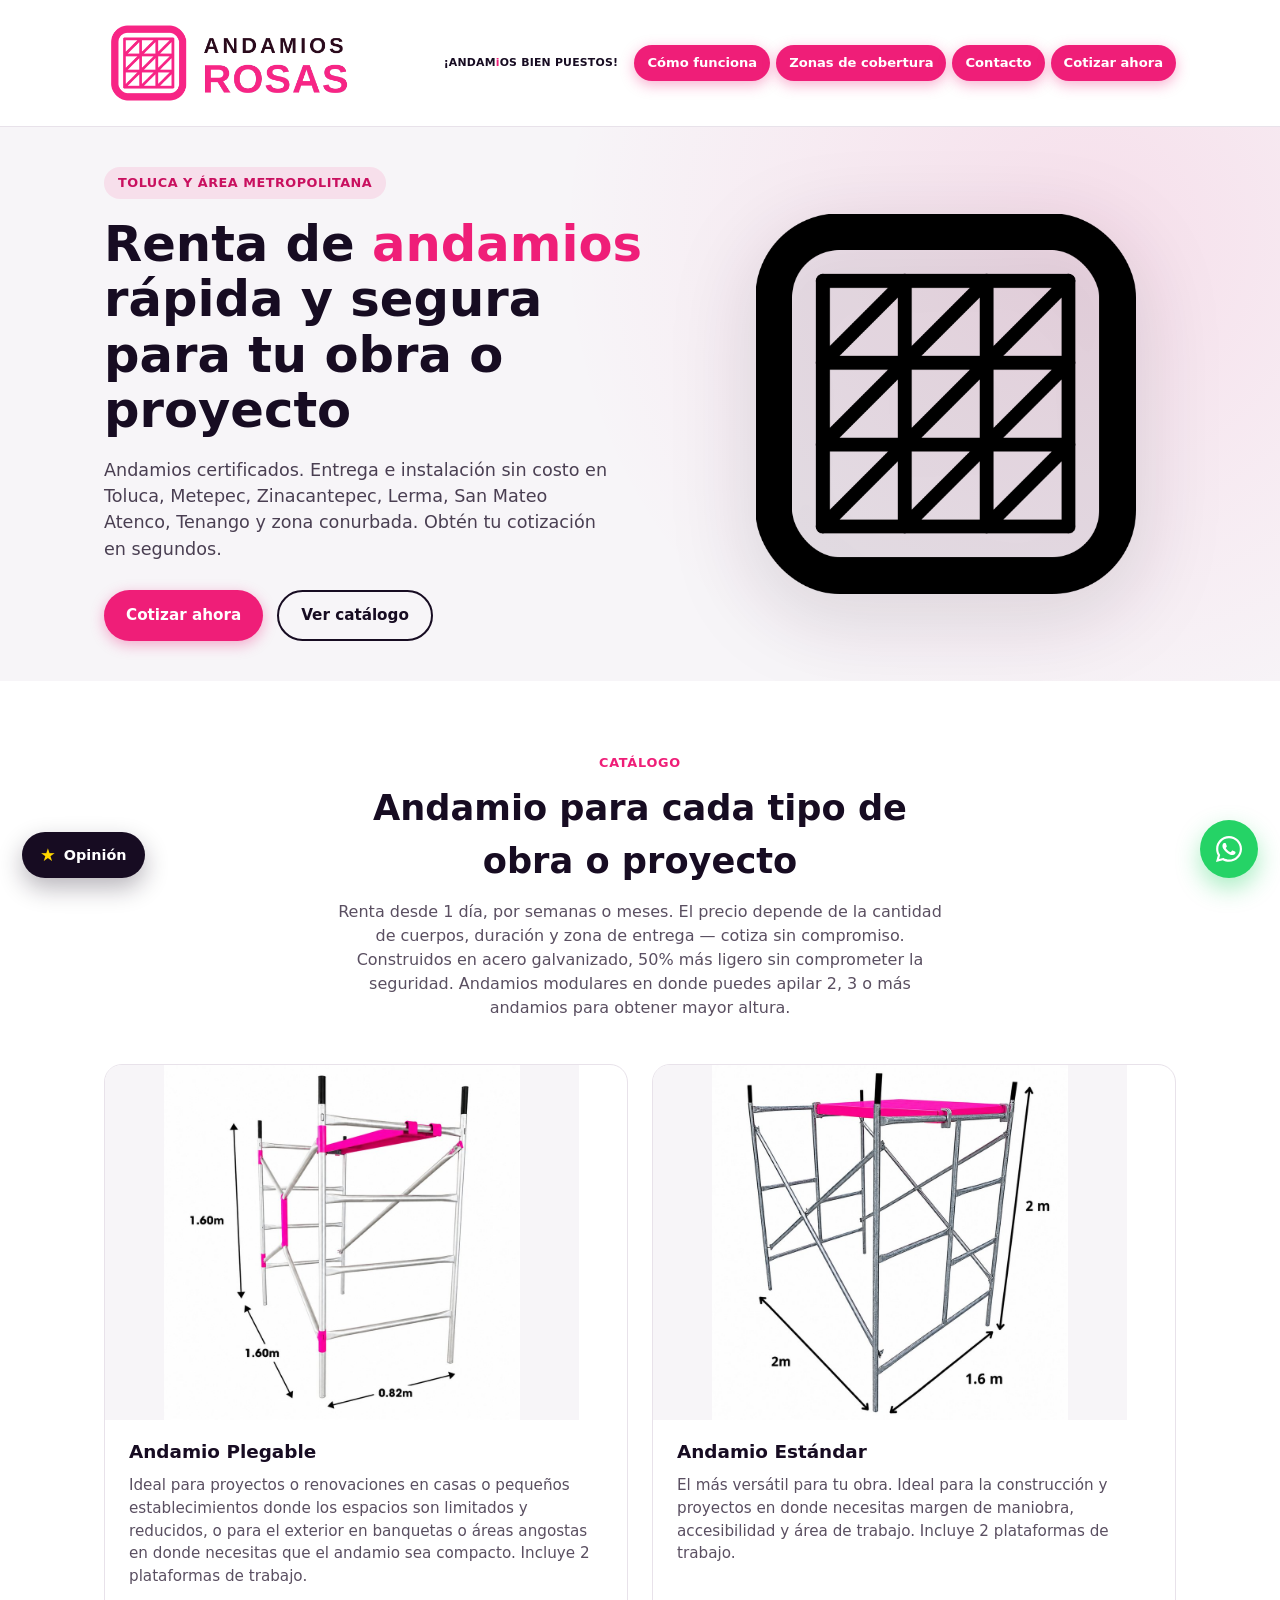
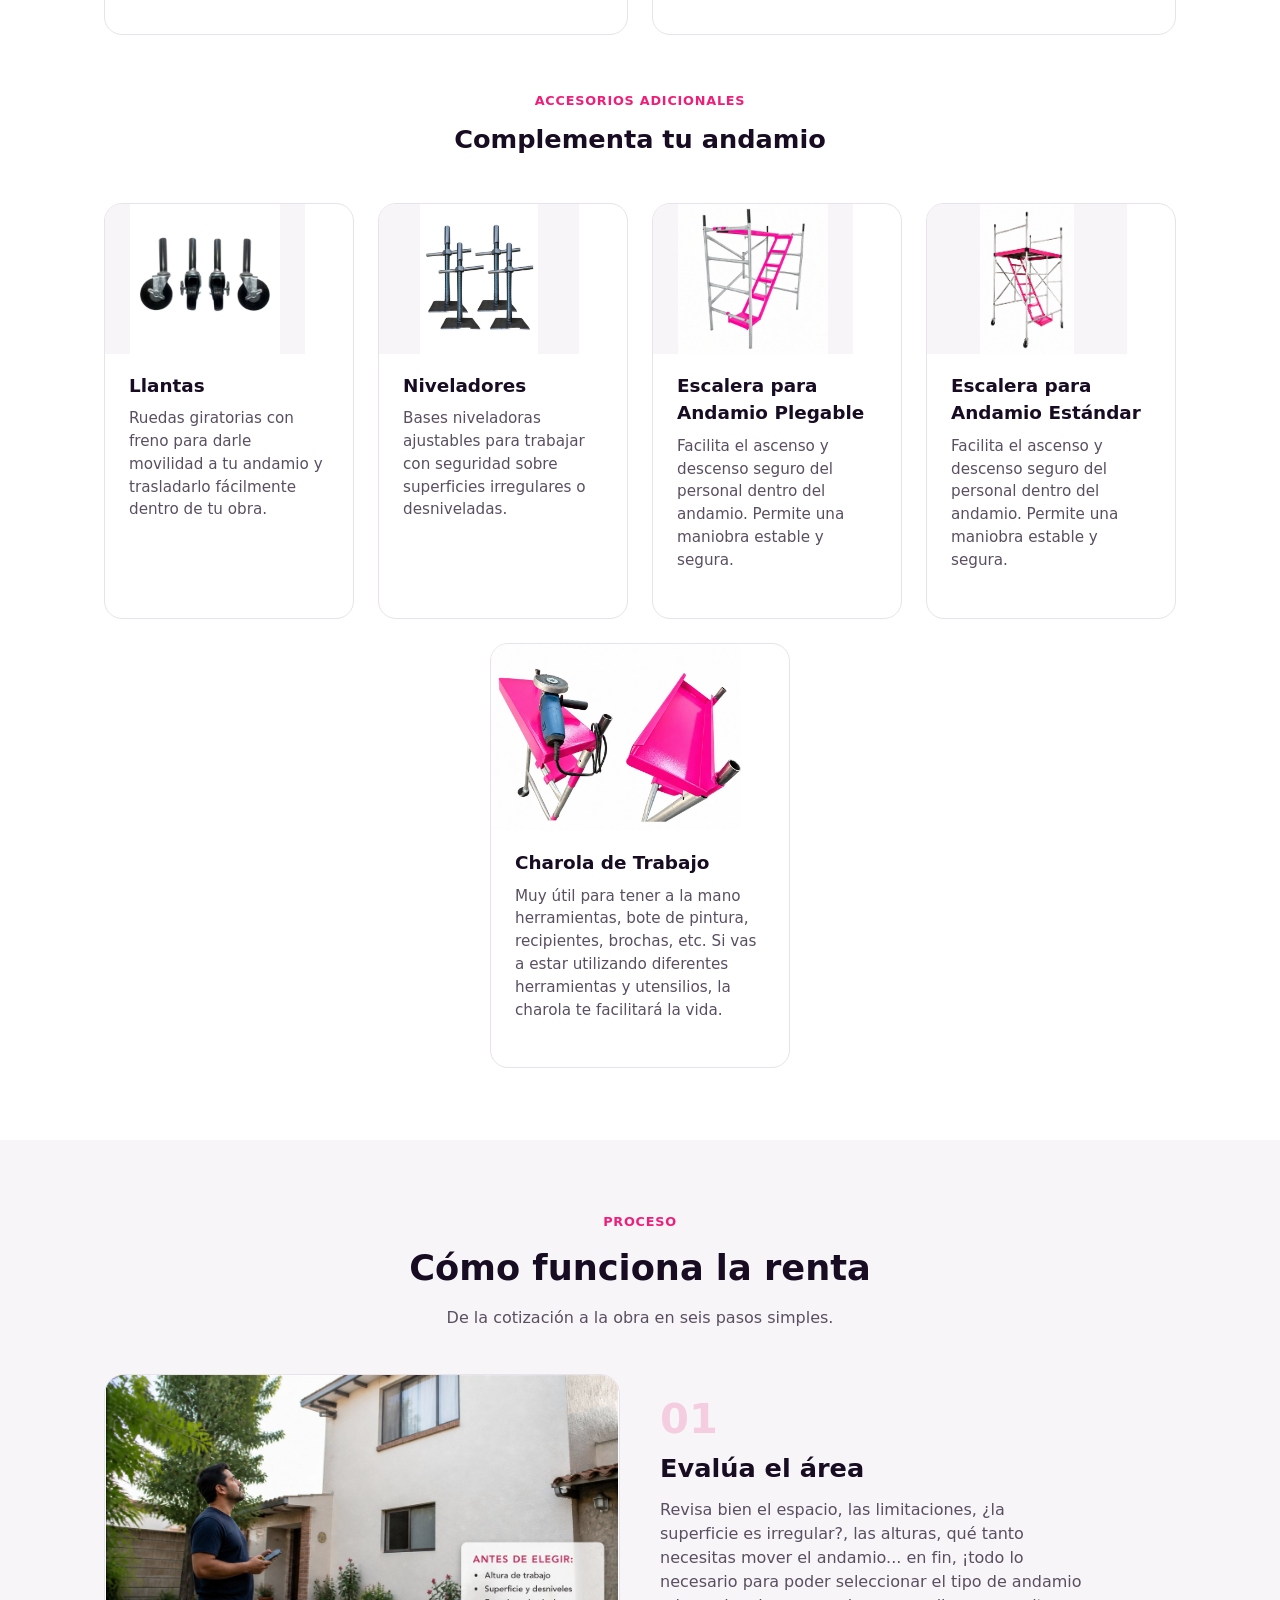
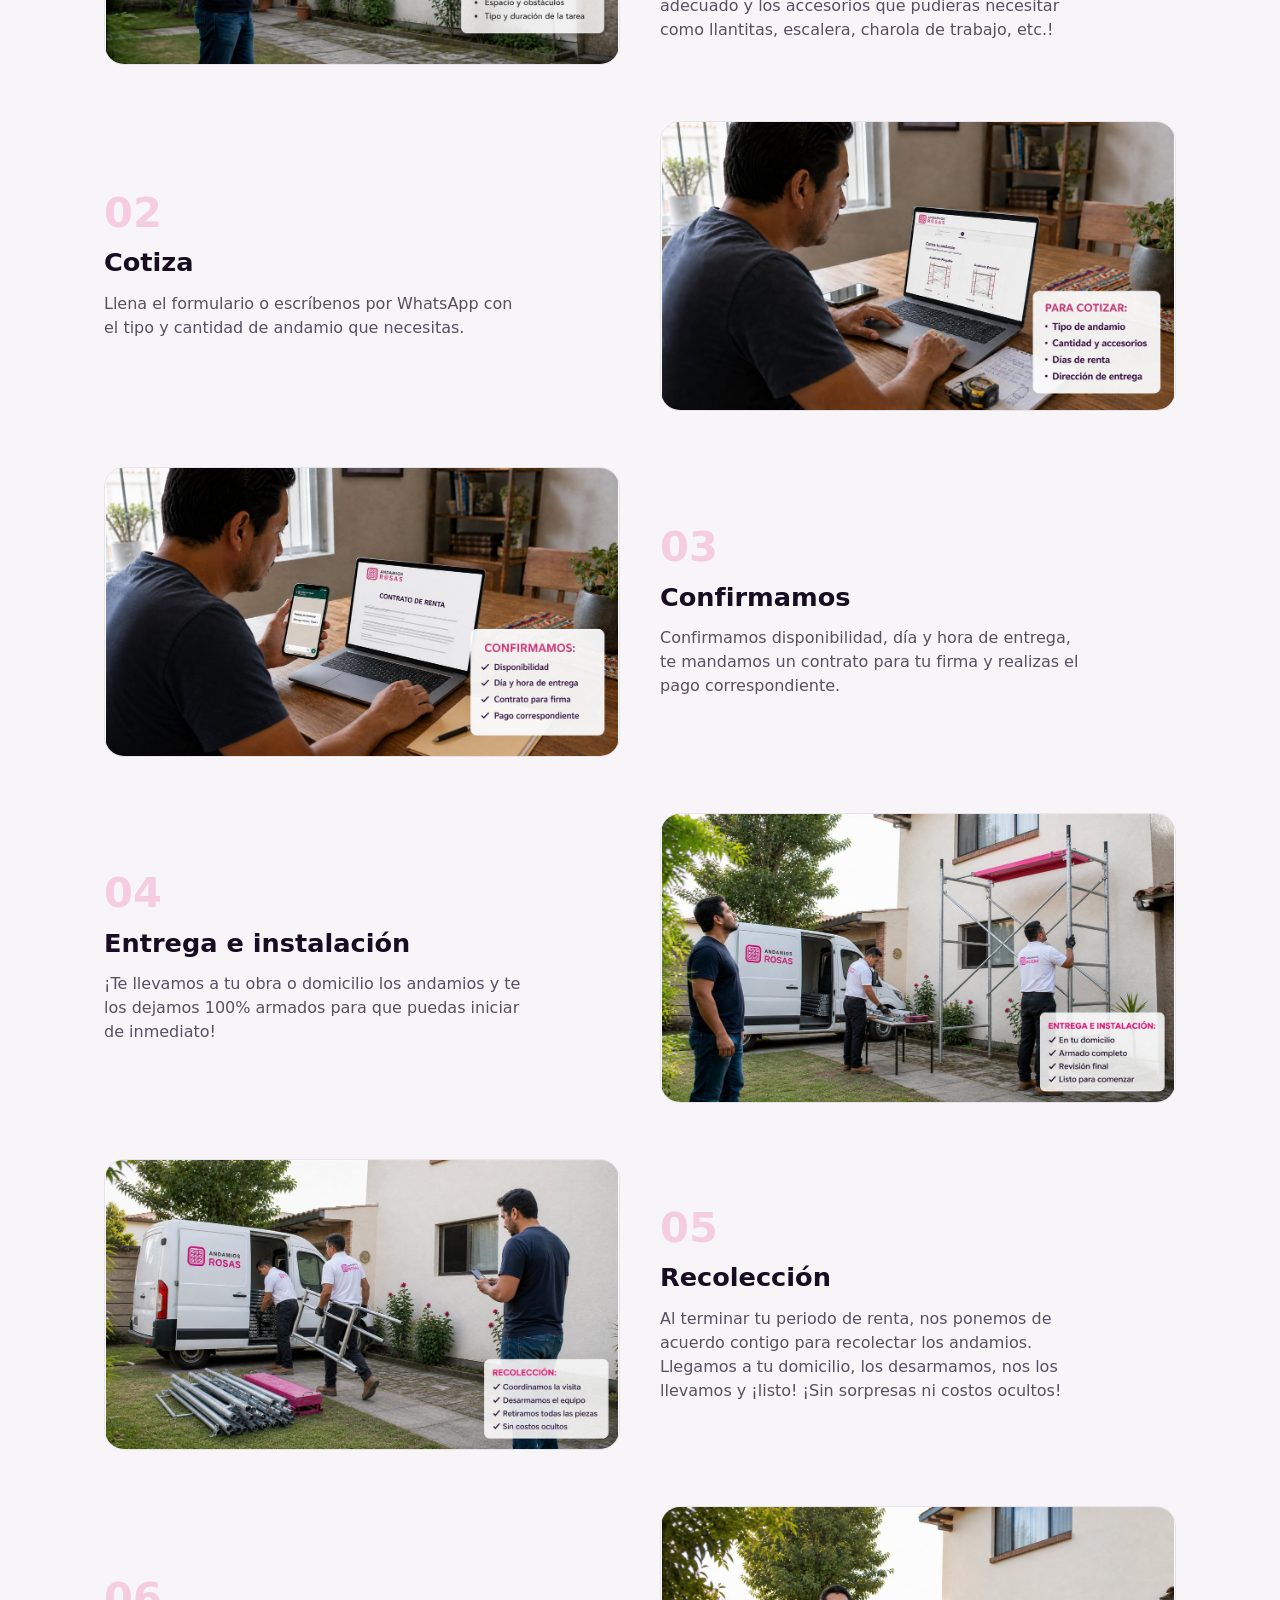
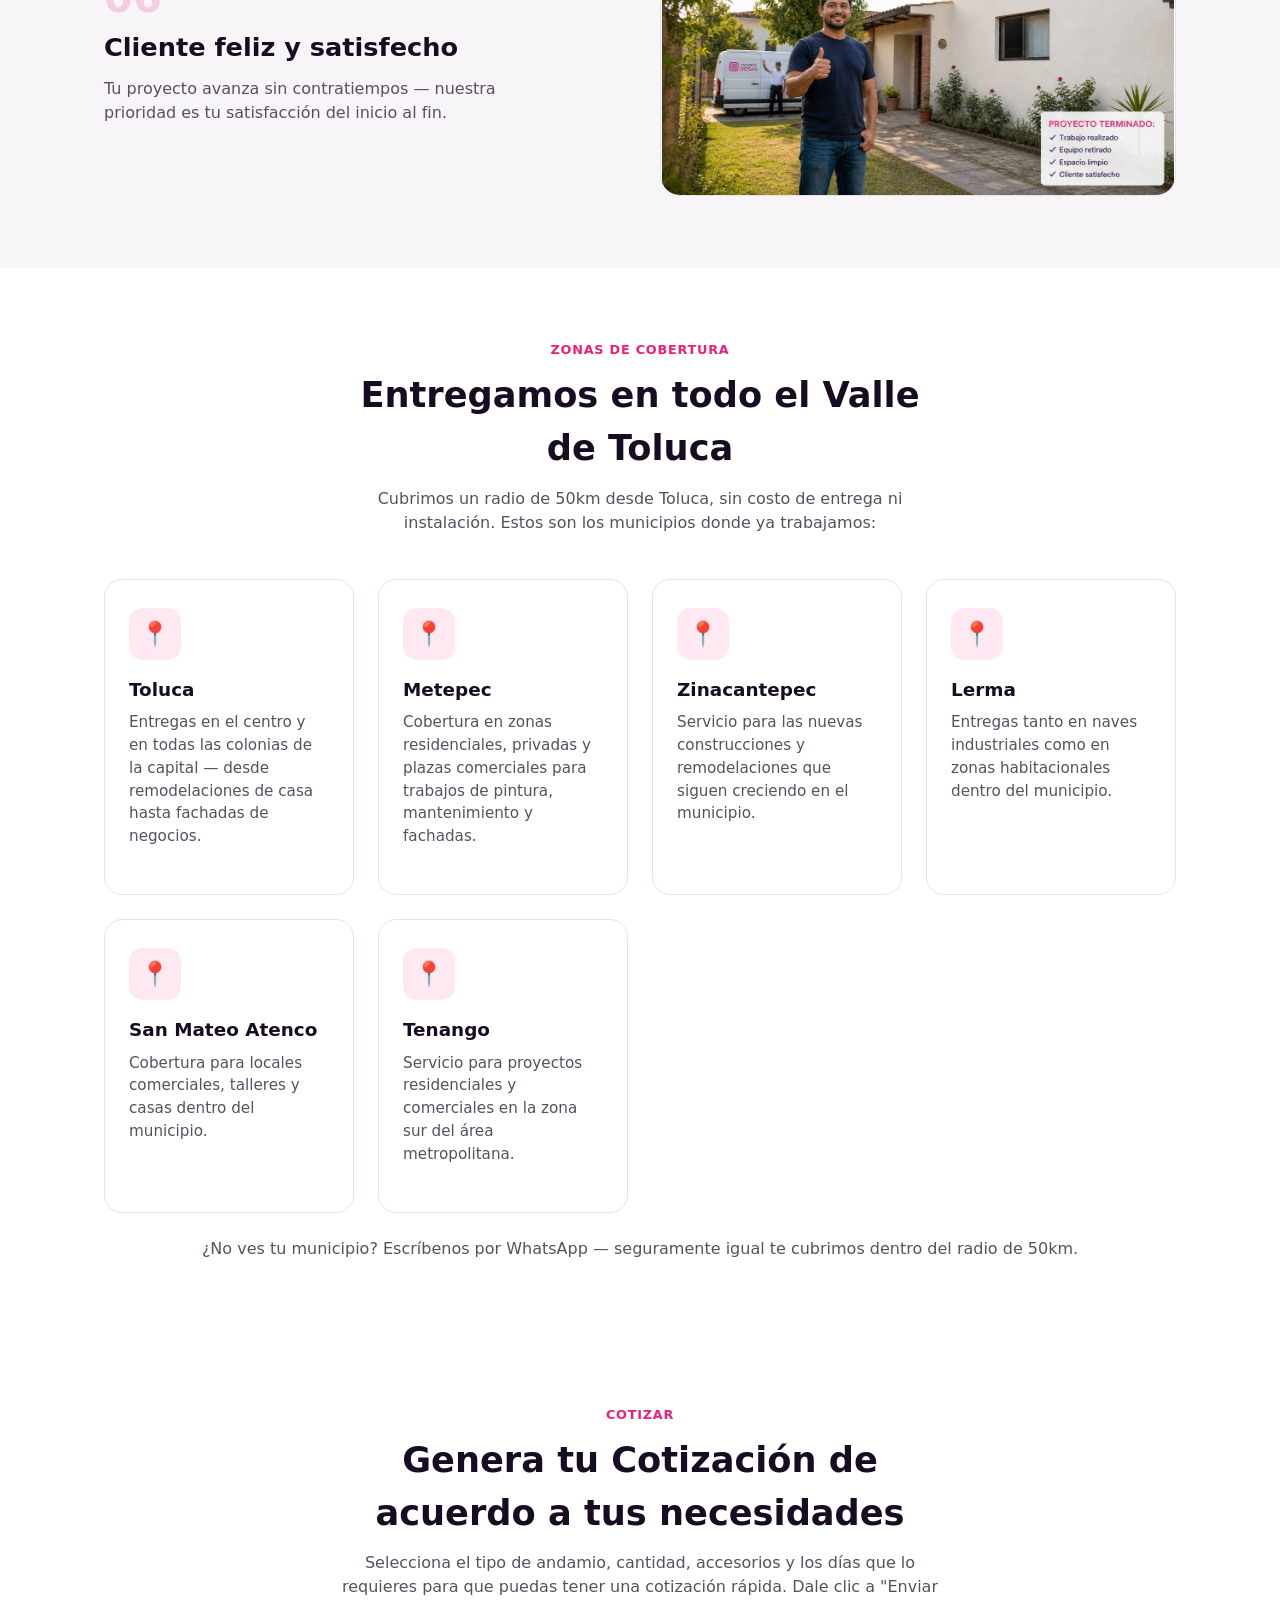
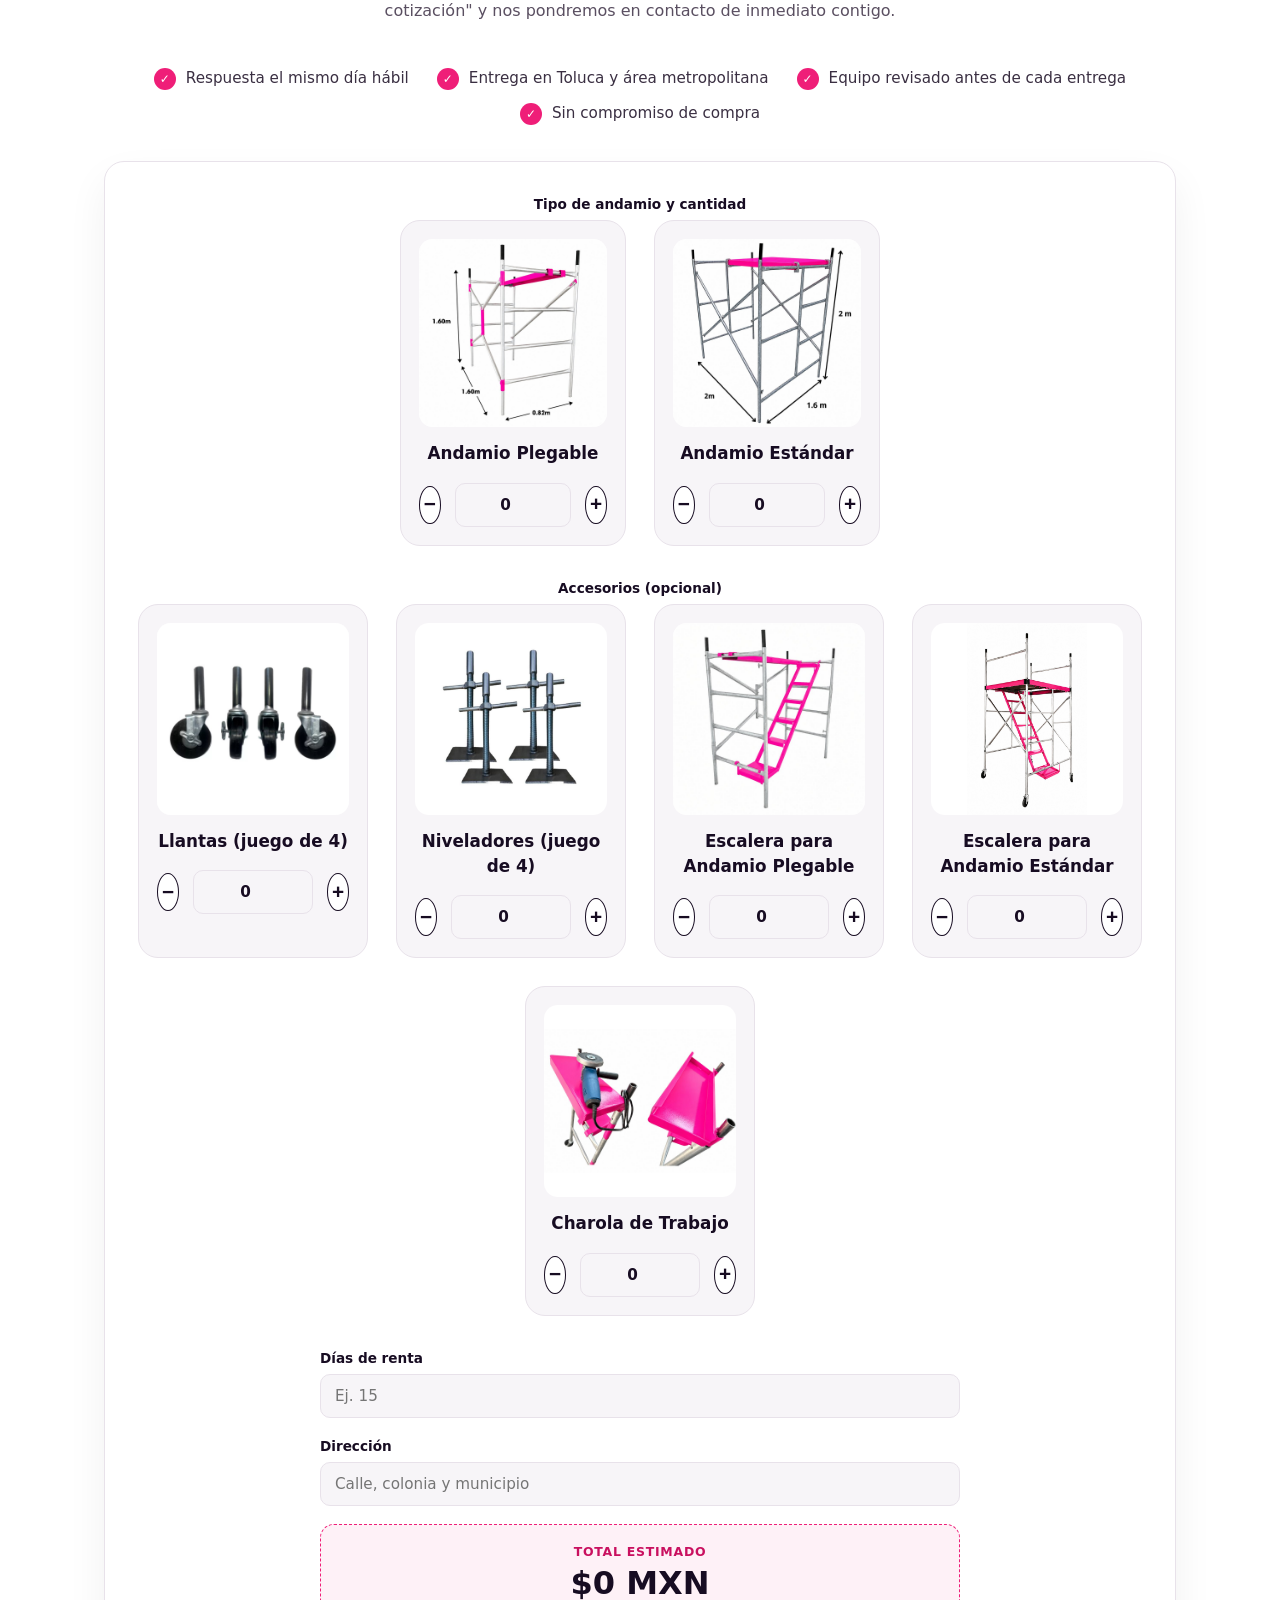
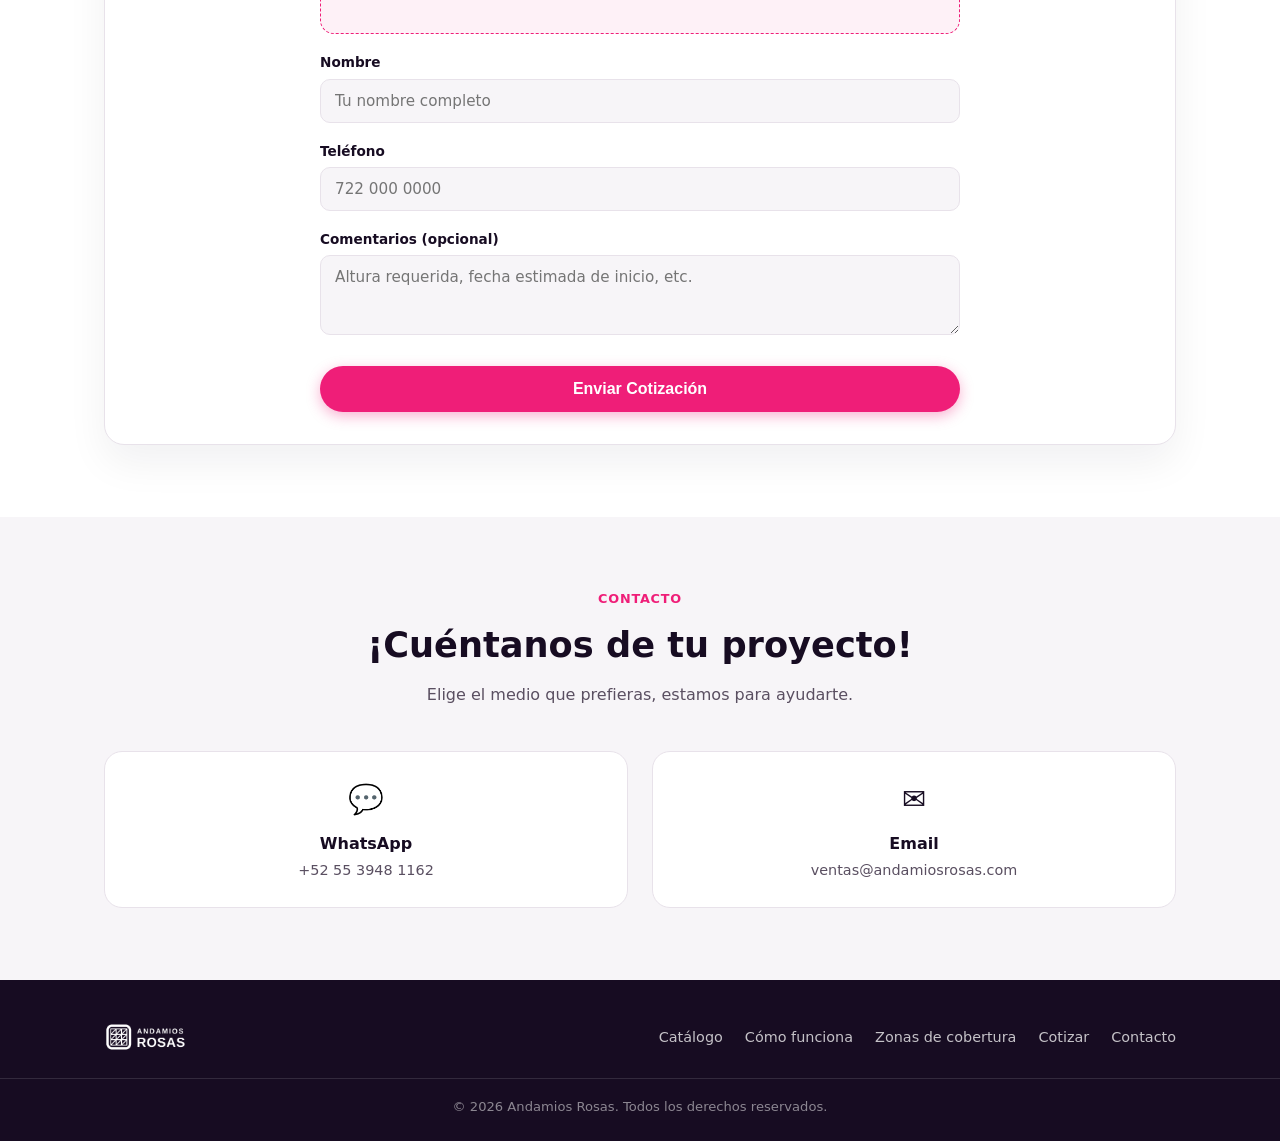
==== sitio-web/index.html @ e184a7dc "Hero CTA de cotizar, WhatsApp con mensaje precargado, precios escalonados y conversiones mejoradas -" ====
<!DOCTYPE html>
<html lang="es-MX">
<head>
    <!-- Google tag (gtag.js) -->
<script async src="https://www.googletagmanager.com/gtag/js?id=AW-18382347257"></script>
<script>
  window.dataLayer = window.dataLayer || [];
  function gtag(){dataLayer.push(arguments);}
  gtag('js', new Date());

  gtag('config', 'AW-18382347257', { 'allow_enhanced_conversions': true });
</script>
<!-- Event snippet for Contacto conversion page -->
<script>
function gtag_report_conversion(url) {
  var callback = function () {
    if (typeof(url) != 'undefined') {
      window.location = url;
    }
  };
  gtag('event', 'conversion', {
      'send_to': 'AW-18382347257/seR1CK7I6e0cEPm3sb1E',
      'value': 1.0,
      'currency': 'MXN',
      'event_callback': callback
  });
  return false;
}
</script>
<meta charset="UTF-8">
<meta name="viewport" content="width=device-width, initial-scale=1.0">
<title>Andamios Rosas — Renta de Andamios en Toluca, Metepec, Zinacantepec y Zona Metropolitana</title>
<meta name="description" content="Renta de andamios en Toluca, Metepec, Zinacantepec, Lerma, San Mateo Atenco y Tenango. Entrega e instalación sin costo. Cotiza al instante por WhatsApp.">
<link rel="icon" type="image/png" href="assets/favicon.png">
<link rel="apple-touch-icon" href="assets/favicon.png">
<link rel="stylesheet" href="style.css?v=33">
<script type="application/ld+json">
{
  "@context": "https://schema.org",
  "@type": "HomeAndConstructionBusiness",
  "name": "Andamios Rosas",
  "image": "https://andamiosrosas.com/assets/logo.png",
  "url": "https://andamiosrosas.com",
  "telephone": "+52 55 3948 1162",
  "email": "ventas@andamiosrosas.com",
  "priceRange": "$$",
  "description": "Renta de andamios tubulares y plegables con entrega e instalación sin costo en Toluca y municipios conurbados.",
  "areaServed": [
    { "@type": "City", "name": "Toluca" },
    { "@type": "City", "name": "Metepec" },
    { "@type": "City", "name": "Zinacantepec" },
    { "@type": "City", "name": "Lerma" },
    { "@type": "City", "name": "San Mateo Atenco" },
    { "@type": "City", "name": "Tenango de Arista" }
  ]
}
</script>
</head>
<body>

<header>
  <nav class="nav">
    <a href="#top" class="logo"><img src="assets/logo.png" alt="Andamios Rosas" width="2400" height="760"></a>
    <span class="nav-slogan">¡ANDAM<span class="i-accent">i</span>OS BIEN PUESTOS!</span>
    <ul class="nav-links" id="navLinks">
      <li><a href="#como-funciona">Cómo funciona</a></li>
      <li><a href="#cobertura">Zonas de cobertura</a></li>
      <li><a href="#contacto">Contacto</a></li>
      <li><a href="#cotizar">Cotizar ahora</a></li>
    </ul>
    <button class="nav-toggle" id="navToggle" aria-label="Abrir menú">&#9776;</button>
  </nav>
</header>

<main id="top">

  <!-- Hero -->
  <section class="hero">
    <div class="container">
      <div>
        <span class="hero-tag">Toluca y área metropolitana</span>
        <h1>Renta de <span>andamios</span> rápida y segura para tu obra o proyecto</h1>
        <p>Andamios certificados. Entrega e instalación sin costo en Toluca, Metepec, Zinacantepec, Lerma, San Mateo Atenco, Tenango y zona conurbada. Obtén tu cotización en segundos.</p>
        <div class="hero-actions">
          <a href="#cotizar" class="btn btn-primary">Cotizar ahora</a>
          <a href="#catalogo" class="btn btn-outline">Ver catálogo</a>
        </div>
      </div>
      <div class="hero-icon-wrap" aria-hidden="true">
        <img class="hero-icon" src="assets/icono_negro.png" alt="">
      </div>
    </div>
  </section>

  <!-- Catálogo -->
  <section class="section" id="catalogo">
    <div class="container">
      <div class="section-head">
        <div class="eyebrow">Catálogo</div>
        <h2>Andamio para cada tipo de obra o proyecto</h2>
        <p>Renta desde 1 día, por semanas o meses. El precio depende de la cantidad de cuerpos, duración y zona de entrega — cotiza sin compromiso. Construidos en acero galvanizado, 50% más ligero sin comprometer la seguridad. Andamios modulares en donde puedes apilar 2, 3 o más andamios para obtener mayor altura.</p>
      </div>
      <div class="catalog-grid">

        <div class="card card-photo-card">
          <img class="card-photo" src="assets/productos/plegable.jpg?v=3" alt="Andamio Plegable">
          <h3>Andamio Plegable</h3>
          <p>Ideal para proyectos o renovaciones en casas o pequeños establecimientos donde los espacios son limitados y reducidos, o para el exterior en banquetas o áreas angostas en donde necesitas que el andamio sea compacto. Incluye 2 plataformas de trabajo.</p>
        </div>

        <div class="card card-photo-card">
          <img class="card-photo" src="assets/productos/estandar.jpg?v=3" alt="Andamio Estándar">
          <h3>Andamio Estándar</h3>
          <p>El más versátil para tu obra. Ideal para la construcción y proyectos en donde necesitas margen de maniobra, accesibilidad y área de trabajo. Incluye 2 plataformas de trabajo.</p>
        </div>

      </div>

      <div class="section-head accesorios-head">
        <div class="eyebrow">Accesorios adicionales</div>
        <h3>Complementa tu andamio</h3>
      </div>
      <div class="catalog-grid accesorios-catalog-grid">

        <div class="card card-photo-card">
          <img class="card-photo" src="assets/productos/llantas.jpg?v=2" alt="Llantas para andamio">
          <h3>Llantas</h3>
          <p>Ruedas giratorias con freno para darle movilidad a tu andamio y trasladarlo fácilmente dentro de tu obra.</p>
        </div>

        <div class="card card-photo-card">
          <img class="card-photo" src="assets/productos/niveladores.jpg" alt="Niveladores para andamio">
          <h3>Niveladores</h3>
          <p>Bases niveladoras ajustables para trabajar con seguridad sobre superficies irregulares o desniveladas.</p>
        </div>

        <div class="card card-photo-card">
          <img class="card-photo" src="assets/productos/escalera.jpg" alt="Escalera para Andamio Plegable">
          <h3>Escalera para Andamio Plegable</h3>
          <p>Facilita el ascenso y descenso seguro del personal dentro del andamio. Permite una maniobra estable y segura.</p>
        </div>

        <div class="card card-photo-card">
          <img class="card-photo" src="assets/productos/escalera-tradicional.jpg" alt="Escalera para Andamio Estándar">
          <h3>Escalera para Andamio Estándar</h3>
          <p>Facilita el ascenso y descenso seguro del personal dentro del andamio. Permite una maniobra estable y segura.</p>
        </div>

        <div class="card card-photo-card">
          <img class="card-photo" src="assets/productos/charola.jpg" alt="Charola de Trabajo">
          <h3>Charola de Trabajo</h3>
          <p>Muy útil para tener a la mano herramientas, bote de pintura, recipientes, brochas, etc. Si vas a estar utilizando diferentes herramientas y utensilios, la charola te facilitará la vida.</p>
        </div>

      </div>
    </div>
  </section>

  <!-- Cómo funciona -->
  <section class="section section-alt" id="como-funciona">
    <div class="container">
      <div class="section-head">
        <div class="eyebrow">Proceso</div>
        <h2>Cómo funciona la renta</h2>
        <p>De la cotización a la obra en seis pasos simples.</p>
      </div>
      <div class="how-steps-v2">
        <div class="how-step-v2">
          <div class="how-step-v2-media" style="aspect-ratio: 1200 / 675;"><img src="assets/productos/paso1-evalua.jpg?v=4" alt="Evalúa el área"></div>
          <div class="how-step-v2-text">
            <span class="how-step-v2-num">01</span>
            <h3>Evalúa el área</h3>
            <p>Revisa bien el espacio, las limitaciones, ¿la superficie es irregular?, las alturas, qué tanto necesitas mover el andamio... en fin, ¡todo lo necesario para poder seleccionar el tipo de andamio adecuado y los accesorios que pudieras necesitar como llantitas, escalera, charola de trabajo, etc.!</p>
          </div>
        </div>
        <div class="how-step-v2">
          <div class="how-step-v2-media" style="aspect-ratio: 1200 / 675;"><img src="assets/productos/paso2-cotiza.jpg?v=3" alt="Cotiza"></div>
          <div class="how-step-v2-text">
            <span class="how-step-v2-num">02</span>
            <h3>Cotiza</h3>
            <p>Llena el formulario o escríbenos por WhatsApp con el tipo y cantidad de andamio que necesitas.</p>
          </div>
        </div>
        <div class="how-step-v2">
          <div class="how-step-v2-media" style="aspect-ratio: 1200 / 675;"><img src="assets/productos/paso3-confirmamos.jpg?v=4" alt="Confirmamos"></div>
          <div class="how-step-v2-text">
            <span class="how-step-v2-num">03</span>
            <h3>Confirmamos</h3>
            <p>Confirmamos disponibilidad, día y hora de entrega, te mandamos un contrato para tu firma y realizas el pago correspondiente.</p>
          </div>
        </div>
        <div class="how-step-v2">
          <div class="how-step-v2-media" style="aspect-ratio: 1200 / 675;"><img src="assets/productos/paso4-entrega.jpg?v=4" alt="Entrega e instalación"></div>
          <div class="how-step-v2-text">
            <span class="how-step-v2-num">04</span>
            <h3>Entrega e instalación</h3>
            <p>¡Te llevamos a tu obra o domicilio los andamios y te los dejamos 100% armados para que puedas iniciar de inmediato!</p>
          </div>
        </div>
        <div class="how-step-v2">
          <div class="how-step-v2-media" style="aspect-ratio: 1200 / 675;"><img src="assets/productos/paso5-recoleccion.jpg?v=4" alt="Recolección"></div>
          <div class="how-step-v2-text">
            <span class="how-step-v2-num">05</span>
            <h3>Recolección</h3>
            <p>Al terminar tu periodo de renta, nos ponemos de acuerdo contigo para recolectar los andamios. Llegamos a tu domicilio, los desarmamos, nos los llevamos y ¡listo! ¡Sin sorpresas ni costos ocultos!</p>
          </div>
        </div>
        <div class="how-step-v2">
          <div class="how-step-v2-media" style="aspect-ratio: 1200 / 675;"><img src="assets/productos/paso6-cliente-feliz.jpg?v=3" alt="Cliente feliz y satisfecho"></div>
          <div class="how-step-v2-text">
            <span class="how-step-v2-num">06</span>
            <h3>Cliente feliz y satisfecho</h3>
            <p>Tu proyecto avanza sin contratiempos — nuestra prioridad es tu satisfacción del inicio al fin.</p>
          </div>
        </div>
      </div>
    </div>
  </section>

  <!-- Zonas de Cobertura -->
  <section class="section" id="cobertura">
    <div class="container">
      <div class="section-head">
        <div class="eyebrow">Zonas de cobertura</div>
        <h2>Entregamos en todo el Valle de Toluca</h2>
        <p>Cubrimos un radio de 50km desde Toluca, sin costo de entrega ni instalación. Estos son los municipios donde ya trabajamos:</p>
      </div>
      <div class="catalog-grid">

        <div class="card">
          <div class="card-icon">📍</div>
          <h3>Toluca</h3>
          <p>Entregas en el centro y en todas las colonias de la capital — desde remodelaciones de casa hasta fachadas de negocios.</p>
        </div>

        <div class="card">
          <div class="card-icon">📍</div>
          <h3>Metepec</h3>
          <p>Cobertura en zonas residenciales, privadas y plazas comerciales para trabajos de pintura, mantenimiento y fachadas.</p>
        </div>

        <div class="card">
          <div class="card-icon">📍</div>
          <h3>Zinacantepec</h3>
          <p>Servicio para las nuevas construcciones y remodelaciones que siguen creciendo en el municipio.</p>
        </div>

        <div class="card">
          <div class="card-icon">📍</div>
          <h3>Lerma</h3>
          <p>Entregas tanto en naves industriales como en zonas habitacionales dentro del municipio.</p>
        </div>

        <div class="card">
          <div class="card-icon">📍</div>
          <h3>San Mateo Atenco</h3>
          <p>Cobertura para locales comerciales, talleres y casas dentro del municipio.</p>
        </div>

        <div class="card">
          <div class="card-icon">📍</div>
          <h3>Tenango</h3>
          <p>Servicio para proyectos residenciales y comerciales en la zona sur del área metropolitana.</p>
        </div>

      </div>
      <p style="margin-top:24px; text-align:center; color:#5a4f61;">¿No ves tu municipio? Escríbenos por WhatsApp — seguramente igual te cubrimos dentro del radio de 50km.</p>
    </div>
  </section>

  <!-- Cotizar -->
  <section class="section" id="cotizar">
    <div class="container">
      <div class="section-head">
        <div class="eyebrow">Cotizar</div>
        <h2>Genera tu Cotización de acuerdo a tus necesidades</h2>
        <p>Selecciona el tipo de andamio, cantidad, accesorios y los días que lo requieres para que puedas tener una cotización rápida. Dale clic a "Enviar cotización" y nos pondremos en contacto de inmediato contigo.</p>
      </div>

      <ul class="quote-checklist">
        <li><span class="dot">✓</span> Respuesta el mismo día hábil</li>
        <li><span class="dot">✓</span> Entrega en Toluca y área metropolitana</li>
        <li><span class="dot">✓</span> Equipo revisado antes de cada entrega</li>
        <li><span class="dot">✓</span> Sin compromiso de compra</li>
      </ul>

      <form id="quoteForm">
        <div class="field">
          <label class="andamio-picker-label">Tipo de andamio y cantidad</label>
          <div class="andamio-picker">
            <div class="andamio-pick-card">
              <img src="assets/productos/plegable.jpg?v=3" alt="Andamio Plegable">
              <span class="andamio-pick-name">Andamio Plegable</span>
              <div class="qty-stepper">
                <button type="button" class="qty-btn" data-action="dec" data-target="qtyPlegable" aria-label="Restar">−</button>
                <input type="number" class="qty-input andamio-qty" id="qtyPlegable" data-tipo="Andamio Plegable" min="0" value="0" readonly>
                <button type="button" class="qty-btn" data-action="inc" data-target="qtyPlegable" aria-label="Sumar">+</button>
              </div>
            </div>
            <div class="andamio-pick-card">
              <img src="assets/productos/estandar.jpg?v=3" alt="Andamio Estándar">
              <span class="andamio-pick-name">Andamio Estándar</span>
              <div class="qty-stepper">
                <button type="button" class="qty-btn" data-action="dec" data-target="qtyEstandar" aria-label="Restar">−</button>
                <input type="number" class="qty-input andamio-qty" id="qtyEstandar" data-tipo="Andamio Estándar" min="0" value="0" readonly>
                <button type="button" class="qty-btn" data-action="inc" data-target="qtyEstandar" aria-label="Sumar">+</button>
              </div>
            </div>
          </div>
        </div>

        <div class="field">
          <label class="andamio-picker-label">Accesorios (opcional)</label>
          <div class="andamio-picker accesorios-picker">
            <div class="andamio-pick-card">
              <img src="assets/productos/llantas.jpg?v=2" alt="Llantas">
              <span class="andamio-pick-name">Llantas (juego de 4)</span>
              <div class="qty-stepper">
                <button type="button" class="qty-btn" data-action="dec" data-target="qtyLlantas" aria-label="Restar">−</button>
                <input type="number" class="qty-input accesorio-qty" id="qtyLlantas" data-tipo="Llantas (juego de 4)" data-precio="10" min="0" value="0" readonly>
                <button type="button" class="qty-btn" data-action="inc" data-target="qtyLlantas" aria-label="Sumar">+</button>
              </div>
            </div>
            <div class="andamio-pick-card">
              <img src="assets/productos/niveladores.jpg" alt="Niveladores">
              <span class="andamio-pick-name">Niveladores (juego de 4)</span>
              <div class="qty-stepper">
                <button type="button" class="qty-btn" data-action="dec" data-target="qtyNiveladores" aria-label="Restar">−</button>
                <input type="number" class="qty-input accesorio-qty" id="qtyNiveladores" data-tipo="Niveladores (juego de 4)" data-precio="15" min="0" value="0" readonly>
                <button type="button" class="qty-btn" data-action="inc" data-target="qtyNiveladores" aria-label="Sumar">+</button>
              </div>
            </div>
            <div class="andamio-pick-card">
              <img src="assets/productos/escalera.jpg" alt="Escalera para Andamio Plegable">
              <span class="andamio-pick-name">Escalera para Andamio Plegable</span>
              <div class="qty-stepper">
                <button type="button" class="qty-btn" data-action="dec" data-target="qtyEscalera" aria-label="Restar">−</button>
                <input type="number" class="qty-input accesorio-qty" id="qtyEscalera" data-tipo="Escalera para Andamio Plegable" data-precio="15" min="0" value="0" readonly>
                <button type="button" class="qty-btn" data-action="inc" data-target="qtyEscalera" aria-label="Sumar">+</button>
              </div>
            </div>
            <div class="andamio-pick-card">
              <img src="assets/productos/escalera-tradicional.jpg" alt="Escalera para Andamio Estándar">
              <span class="andamio-pick-name">Escalera para Andamio Estándar</span>
              <div class="qty-stepper">
                <button type="button" class="qty-btn" data-action="dec" data-target="qtyEscaleraEstandar" aria-label="Restar">−</button>
                <input type="number" class="qty-input accesorio-qty" id="qtyEscaleraEstandar" data-tipo="Escalera para Andamio Estándar" data-precio="15" min="0" value="0" readonly>
                <button type="button" class="qty-btn" data-action="inc" data-target="qtyEscaleraEstandar" aria-label="Sumar">+</button>
              </div>
            </div>
            <div class="andamio-pick-card">
              <img src="assets/productos/charola.jpg" alt="Charola de Trabajo">
              <span class="andamio-pick-name">Charola de Trabajo</span>
              <div class="qty-stepper">
                <button type="button" class="qty-btn" data-action="dec" data-target="qtyCharola" aria-label="Restar">−</button>
                <input type="number" class="qty-input accesorio-qty" id="qtyCharola" data-tipo="Charola de Trabajo" data-precio="5" min="0" value="0" readonly>
                <button type="button" class="qty-btn" data-action="inc" data-target="qtyCharola" aria-label="Sumar">+</button>
              </div>
            </div>
          </div>
        </div>

        <div class="form-narrow">
        <div class="field">
          <label for="dias">Días de renta</label>
          <input type="number" id="dias" name="dias" min="1" placeholder="Ej. 15">
        </div>
        <div class="field autocomplete-wrap">
          <label for="zona">Dirección</label>
          <input type="text" id="zona" name="zona" placeholder="Calle, colonia y municipio" autocomplete="off">
          <ul class="autocomplete-list" id="zonaSuggestions" hidden></ul>
        </div>

        <div class="quote-total" id="quoteTotal" hidden>
          <span class="quote-total-label">Total estimado</span>
          <span class="quote-total-amount" id="quoteTotalAmount">$0 MXN</span>
          <span class="quote-total-detail" id="quoteTotalDetail"></span>
          <span class="quote-total-detail" id="quoteTotalAccesorios" hidden></span>
          <span class="quote-total-delivery" id="quoteTotalDelivery"></span>
        </div>

        <div class="field">
          <label for="nombre">Nombre</label>
          <input type="text" id="nombre" name="nombre" required placeholder="Tu nombre completo">
        </div>
        <div class="field">
          <label for="telefono">Teléfono</label>
          <input type="tel" id="telefono" name="telefono" required placeholder="722 000 0000">
        </div>
        <div class="field">
          <label for="comentarios">Comentarios (opcional)</label>
          <textarea id="comentarios" name="comentarios" rows="3" placeholder="Altura requerida, fecha estimada de inicio, etc."></textarea>
        </div>
        <button type="submit" class="btn btn-primary">Enviar Cotización</button>
        </div>
      </form>
    </div>
  </section>

  <!-- Contacto -->
  <section class="section section-alt" id="contacto">
    <div class="container">
      <div class="section-head">
        <div class="eyebrow">Contacto</div>
        <h2>¡Cuéntanos de tu proyecto!</h2>
        <p>Elige el medio que prefieras, estamos para ayudarte.</p>
      </div>
      <div class="contact-grid">
        <a class="contact-card" href="https://wa.me/525539481162?text=Hola%2C%20quiero%20cotizar%20la%20renta%20de%20un%20andamio" target="_blank" rel="noopener" onclick="gtag_report_conversion();">
          <div class="icon">💬</div>
          <h3>WhatsApp</h3>
          <p>+52 55 3948 1162</p>
        </a>
        <a class="contact-card" href="mailto:ventas@andamiosrosas.com">
          <div class="icon">✉️</div>
          <h3>Email</h3>
          <p>ventas@andamiosrosas.com</p>
        </a>
      </div>
    </div>
  </section>

</main>

<footer>
  <div class="container">
    <a href="#top" class="logo"><img src="assets/logo.png" alt="Andamios Rosas" style="filter: brightness(0) invert(1);"></a>
    <ul class="foot-links">
      <li><a href="#catalogo">Catálogo</a></li>
      <li><a href="#como-funciona">Cómo funciona</a></li>
      <li><a href="#cobertura">Zonas de cobertura</a></li>
      <li><a href="#cotizar">Cotizar</a></li>
      <li><a href="#contacto">Contacto</a></li>
    </ul>
  </div>
  <div class="foot-bottom">
    &copy; <span id="year"></span> Andamios Rosas. Todos los derechos reservados.
  </div>
</footer>

<a class="wa-float" href="https://wa.me/525539481162?text=Hola%2C%20quiero%20cotizar%20la%20renta%20de%20un%20andamio" target="_blank" rel="noopener" aria-label="Escríbenos por WhatsApp" onclick="gtag_report_conversion();">
  <svg viewBox="0 0 448 512" width="26" height="30" fill="currentColor" aria-hidden="true">
    <path d="M380.9 97.1C339 55.1 283.2 32 223.9 32c-122.4 0-222 99.6-222 222 0 39.1 10.2 77.3 29.6 111L0 480l117.7-30.9c32.4 17.7 68.9 27 106.1 27h.1c122.3 0 224.1-99.6 224.1-222 0-59.3-25.2-115-67.1-157zm-157 341.6c-33.2 0-65.7-8.9-94-25.7l-6.7-4-69.8 18.3L72 359.2l-4.4-7c-18.5-29.4-28.2-63.3-28.2-98.2 0-101.7 82.8-184.5 184.6-184.5 49.3 0 95.6 19.2 130.4 54.1 34.8 34.9 56.2 81.2 56.1 130.5 0 101.8-84.9 184.6-186.6 184.6zm101.2-138.2c-5.5-2.8-32.8-16.2-37.9-18-5.1-1.9-8.8-2.8-12.5 2.8-3.7 5.6-14.3 18-17.6 21.8-3.2 3.7-6.5 4.2-12 1.4-32.6-16.3-54-29.1-75.5-66-5.7-9.8 5.7-9.1 16.3-30.3 1.8-3.7.9-6.9-.5-9.7-1.4-2.8-12.5-30.1-17.1-41.2-4.5-10.8-9.1-9.3-12.5-9.5-3.2-.2-6.9-.2-10.6-.2-3.7 0-9.7 1.4-14.8 6.9-5.1 5.6-19.4 19-19.4 46.3 0 27.3 19.9 53.7 22.6 57.4 2.8 3.7 39.1 59.7 94.8 83.8 35.2 15.2 49 16.5 66.6 13.9 10.7-1.6 32.8-13.4 37.4-26.4 4.6-13 4.6-24.1 3.2-26.4-1.3-2.5-5-3.9-10.5-6.6z"/>
  </svg>
</a>

<button type="button" class="feedback-float" id="feedbackFloat" aria-label="Danos tu opinión">
  <span aria-hidden="true">★</span>
  <span class="feedback-float-label">Opinión</span>
</button>

<div class="modal-overlay" id="feedbackOverlay" hidden>
  <div class="modal" role="dialog" aria-modal="true" aria-labelledby="feedbackTitle">
    <button type="button" class="modal-close" id="feedbackClose" aria-label="Cerrar">&times;</button>
    <h3 id="feedbackTitle">¿Cómo fue tu experiencia?</h3>
    <p class="modal-sub">Tu opinión nos ayuda a mejorar el servicio.</p>
    <form id="feedbackForm">
      <div class="star-rating" role="group" aria-label="Calificación de 1 a 5 estrellas">
        <button type="button" class="star-btn" data-value="1" aria-pressed="false" aria-label="1 estrella">★</button>
        <button type="button" class="star-btn" data-value="2" aria-pressed="false" aria-label="2 estrellas">★</button>
        <button type="button" class="star-btn" data-value="3" aria-pressed="false" aria-label="3 estrellas">★</button>
        <button type="button" class="star-btn" data-value="4" aria-pressed="false" aria-label="4 estrellas">★</button>
        <button type="button" class="star-btn" data-value="5" aria-pressed="false" aria-label="5 estrellas">★</button>
      </div>
      <div class="field">
        <label for="feedbackComentario">Comentario (opcional)</label>
        <textarea id="feedbackComentario" name="feedbackComentario" rows="3" placeholder="Cuéntanos qué te gustó o qué podemos mejorar"></textarea>
      </div>
      <div class="modal-actions">
        <button type="button" class="btn btn-outline" id="feedbackCancel">Cancelar</button>
        <button type="submit" class="btn btn-primary">Enviar por WhatsApp</button>
      </div>
    </form>
  </div>
</div>

<div class="modal-overlay lightbox-overlay" id="lightboxOverlay" hidden>
  <div class="lightbox-modal">
    <button type="button" class="modal-close lightbox-close" id="lightboxClose" aria-label="Cerrar">&times;</button>
    <img id="lightboxImg" src="" alt="">
  </div>
</div>

<div class="toast" id="toast"></div>

<script src="logic.js?v=5"></script>
<script src="script.js?v=22"></script>
</body>
</html>
---- sitio-web/style.css ----
:root {
  --pink: #ef1e78;
  --pink-dark: #c9105f;
  --dark: #170c22;
  --gray-bg: #f7f5f8;
  --border: #e8e2ea;
  --white: #ffffff;
  --max-width: 1120px;
}

* { box-sizing: border-box; margin: 0; padding: 0; }

html { scroll-behavior: smooth; scroll-padding-top: clamp(90px, 12vw, 145px); scroll-snap-type: y proximity; }

.hero,
.section {
  scroll-snap-align: start;
}

body {
  font-family: 'Segoe UI', system-ui, -apple-system, Arial, sans-serif;
  color: var(--dark);
  background: var(--white);
  line-height: 1.5;
}

img { max-width: 100%; display: block; }

a { color: inherit; }

.container {
  max-width: var(--max-width);
  margin: 0 auto;
  padding: 0 24px;
}

/* Header */
header {
  position: sticky;
  top: 0;
  background: rgba(255,255,255,0.96);
  backdrop-filter: blur(6px);
  border-bottom: 1px solid var(--border);
  z-index: 100;
}

.nav {
  display: flex;
  align-items: center;
  gap: 12px;
  padding: 12px 24px;
  max-width: var(--max-width);
  margin: 0 auto;
}

.nav .logo img { height: clamp(64px, 8vw, 110px); width: auto; aspect-ratio: 2400 / 760; }

.nav-slogan {
  display: none;
  flex: 1;
  min-width: 0;
  text-align: center;
  font-weight: 800;
  font-size: clamp(0.45rem, 0.85vw, 0.95rem);
  letter-spacing: 0.02em;
  color: var(--dark);
  white-space: nowrap;
  overflow: hidden;
  text-overflow: ellipsis;
}

@media (min-width: 900px) {
  .nav-slogan { display: block; }
}

.nav-links {
  display: flex;
  gap: 6px;
  list-style: none;
}

.nav-links a {
  display: inline-flex;
  align-items: center;
  text-decoration: none;
  font-weight: 700;
  font-size: 0.82rem;
  color: var(--white);
  background: var(--pink);
  padding: 8px 13px;
  border-radius: 999px;
  box-shadow: 0 4px 14px rgba(239,30,120,0.35);
  transition: background 0.15s, transform 0.12s;
}

.nav-links a:hover { background: var(--pink-dark); color: var(--white); transform: translateY(-1px); }

.btn {
  display: inline-flex;
  align-items: center;
  gap: 8px;
  padding: 12px 22px;
  border-radius: 999px;
  font-weight: 700;
  font-size: 0.95rem;
  text-decoration: none;
  border: none;
  cursor: pointer;
  transition: transform 0.12s, box-shadow 0.12s;
}

.btn:hover { transform: translateY(-1px); }

.btn-primary {
  background: var(--pink);
  color: var(--white);
  box-shadow: 0 4px 14px rgba(239,30,120,0.35);
}

.btn-primary:hover { background: var(--pink-dark); }

.btn-outline {
  background: transparent;
  color: var(--dark);
  border: 2px solid var(--dark);
}

.btn-outline:hover { border-color: var(--pink); color: var(--pink); }

/* Mobile nav toggle */
.nav-toggle {
  display: none;
  background: none;
  border: none;
  font-size: 1.6rem;
  cursor: pointer;
  color: var(--dark);
}

@media (max-width: 899px) {
  .nav-links { display: none; }
  .nav-toggle { display: block; }
  .nav-links.open {
    display: flex;
    flex-direction: column;
    position: absolute;
    top: 100%;
    left: 0;
    right: 0;
    background: var(--white);
    padding: 20px 24px;
    border-bottom: 1px solid var(--border);
    gap: 18px;
  }
}

/* Hero */
.hero {
  background:
    radial-gradient(circle at 85% 20%, rgba(239,30,120,0.10), transparent 45%),
    var(--gray-bg);
  padding: 40px 0 40px;
  overflow: hidden;
}

.hero .container {
  display: grid;
  grid-template-columns: 1.1fr 0.9fr;
  gap: 48px;
  align-items: center;
}

@media (max-width: 860px) {
  .hero .container { grid-template-columns: 1fr; }
}

.hero-tag {
  display: inline-block;
  background: rgba(239,30,120,0.1);
  color: var(--pink-dark);
  font-weight: 700;
  font-size: 0.8rem;
  letter-spacing: 0.04em;
  text-transform: uppercase;
  padding: 6px 14px;
  border-radius: 999px;
  margin-bottom: 18px;
}

.hero h1 {
  font-size: clamp(2rem, 4.2vw, 3.1rem);
  line-height: 1.12;
  margin-bottom: 18px;
}

.hero h1 span { color: var(--pink); }

.hero p {
  font-size: 1.1rem;
  color: #4a3f52;
  margin-bottom: 28px;
  max-width: 46ch;
}

.i-accent { color: var(--pink); }

.hero-actions {
  display: flex;
  gap: 14px;
  flex-wrap: wrap;
}

.hero-icon-wrap {
  aspect-ratio: 1;
  display: flex;
  align-items: center;
  justify-content: center;
}

.hero-icon {
  width: 100%;
  max-width: 380px;
  height: auto;
  filter: drop-shadow(0 20px 40px rgba(23,12,34,0.18));
}

/* Section headings */
.section { padding: 72px 0; }
.section-alt { background: var(--gray-bg); }

.section-head {
  text-align: center;
  max-width: 620px;
  margin: 0 auto 44px;
}

.accesorios-head {
  margin-top: 56px;
}

.accesorios-head h3 { font-size: clamp(1.2rem, 2.2vw, 1.6rem); }

.section-head .eyebrow {
  color: var(--pink);
  font-weight: 700;
  font-size: 0.8rem;
  letter-spacing: 0.06em;
  text-transform: uppercase;
  margin-bottom: 10px;
}

.section-head h2 { font-size: clamp(1.6rem, 3vw, 2.2rem); margin-bottom: 12px; }
.section-head p { color: #5a4f61; }

/* Catalog cards */
.catalog-grid {
  display: grid;
  grid-template-columns: repeat(auto-fit, minmax(250px, 1fr));
  gap: 24px;
}

.accesorios-catalog-grid {
  display: flex;
  flex-wrap: wrap;
  justify-content: center;
}

.accesorios-catalog-grid .card {
  flex: 1 1 250px;
  max-width: 300px;
}

.card {
  background: var(--white);
  border: 1px solid var(--border);
  border-radius: 18px;
  padding: 28px 24px;
  transition: box-shadow 0.15s, transform 0.15s;
}

.card:hover {
  box-shadow: 0 14px 30px rgba(23,12,34,0.08);
  transform: translateY(-3px);
}

.card-icon {
  width: 52px;
  height: 52px;
  border-radius: 14px;
  background: rgba(239,30,120,0.1);
  display: flex;
  align-items: center;
  justify-content: center;
  font-size: 1.5rem;
  margin-bottom: 16px;
}

.card-photo-card { padding-top: 0; overflow: hidden; }

.card-photo {
  display: block;
  width: calc(100% + 48px);
  margin: 0 -24px 18px;
  aspect-ratio: 4 / 3;
  object-fit: contain;
  background: var(--gray-bg);
}

.card h3 { font-size: 1.15rem; margin-bottom: 8px; }
.card p { color: #5a4f61; font-size: 0.95rem; margin-bottom: 18px; }

/* Cómo funciona — alternating steps */
.how-steps-v2 {
  display: flex;
  flex-direction: column;
  gap: 56px;
}

.how-step-v2 {
  display: grid;
  grid-template-columns: 1fr 1fr;
  gap: 40px;
  align-items: center;
}

.how-step-v2:nth-child(even) .how-step-v2-media { order: 2; }

.how-step-v2-media {
  aspect-ratio: 1 / 1;
  background: var(--white);
  border: 1px solid var(--border);
  border-radius: 20px;
  display: flex;
  align-items: center;
  justify-content: center;
  overflow: hidden;
}

.how-step-v2-media--wide { aspect-ratio: 2816 / 1536; }

.how-step-v2-media img {
  width: 100%;
  height: 100%;
  object-fit: contain;
}

.how-step-v2-num {
  display: block;
  font-size: 2.6rem;
  font-weight: 800;
  color: rgba(239,30,120,0.18);
  line-height: 1;
  margin-bottom: 10px;
}

.how-step-v2-text h3 { font-size: clamp(1.2rem, 2.4vw, 1.6rem); margin-bottom: 10px; }
.how-step-v2-text p { color: #5a4f61; font-size: 1rem; max-width: 42ch; }

@media (max-width: 760px) {
  .how-step-v2 { grid-template-columns: 1fr; gap: 18px; }
  .how-step-v2:nth-child(even) .how-step-v2-media { order: 0; }
  .how-step-v2-media { max-width: 340px; margin: 0 auto; }
  .how-step-v2-text { text-align: center; }
  .how-step-v2-text p { margin-left: auto; margin-right: auto; }
}

/* Form */
.quote-checklist {
  list-style: none;
  display: flex;
  flex-wrap: wrap;
  justify-content: center;
  gap: 12px 28px;
  margin-bottom: 36px;
}

.quote-checklist li { display: flex; gap: 10px; align-items: center; color: #3a2f42; font-size: 0.95rem; }
.quote-checklist li .dot {
  flex-shrink: 0;
  width: 22px; height: 22px;
  border-radius: 50%;
  background: var(--pink);
  color: white;
  font-size: 0.75rem;
  display: flex; align-items: center; justify-content: center;
}

form {
  background: var(--white);
  border: 1px solid var(--border);
  border-radius: 20px;
  padding: 32px;
  box-shadow: 0 18px 40px rgba(23,12,34,0.06);
}

.form-narrow {
  max-width: 640px;
  margin: 0 auto;
}

.field { margin-bottom: 18px; }
.field label {
  display: block;
  font-weight: 700;
  font-size: 0.85rem;
  margin-bottom: 6px;
  color: var(--dark);
}

.field input,
.field select,
.field textarea {
  width: 100%;
  padding: 12px 14px;
  border: 1.5px solid var(--border);
  border-radius: 10px;
  font-size: 0.95rem;
  font-family: inherit;
  color: var(--dark);
  background: var(--gray-bg);
  transition: border-color 0.15s;
}

.field input:focus,
.field select:focus,
.field textarea:focus {
  outline: none;
  border-color: var(--pink);
  background: var(--white);
}

.andamio-picker-label {
  display: block;
  text-align: center;
  font-size: 1.2rem;
  font-weight: 800;
  color: var(--dark);
  margin-bottom: 22px;
}

.andamio-picker {
  display: grid;
  grid-template-columns: repeat(2, 1fr);
  max-width: 480px;
  margin-left: auto;
  margin-right: auto;
  gap: 28px;
  margin-bottom: 32px;
}

@media (max-width: 760px) {
  .andamio-picker { grid-template-columns: 1fr; max-width: 420px; margin-left: auto; margin-right: auto; }
}

.accesorios-picker {
  display: flex;
  flex-wrap: wrap;
  justify-content: center;
  max-width: 1120px;
  margin-left: auto;
  margin-right: auto;
}

.accesorios-picker .andamio-pick-card {
  flex: 1 1 190px;
  max-width: 230px;
}

@media (max-width: 520px) {
  .accesorios-picker { max-width: 420px; }
  .accesorios-picker .andamio-pick-card { flex: 1 1 100%; max-width: 100%; }
}

.andamio-pick-card {
  border: 1.5px solid var(--border);
  border-radius: 20px;
  padding: 18px;
  text-align: center;
  background: var(--gray-bg);
  transition: border-color 0.15s, background 0.15s;
}

.andamio-pick-card.is-selected {
  border-color: var(--pink);
  background: rgba(239,30,120,0.06);
}

.andamio-pick-card img {
  width: 100%;
  aspect-ratio: 1 / 1;
  object-fit: contain;
  background: var(--white);
  border-radius: 14px;
  margin-bottom: 14px;
}

.andamio-pick-name {
  display: block;
  font-size: 1.05rem;
  font-weight: 700;
  color: var(--dark);
  margin-bottom: 16px;
}

.qty-stepper {
  display: flex;
  align-items: center;
  justify-content: center;
  gap: 14px;
}

.qty-btn {
  width: 38px;
  height: 38px;
  border-radius: 50%;
  border: 1.5px solid var(--dark);
  background: var(--white);
  font-size: 1.3rem;
  font-weight: 700;
  line-height: 1;
  cursor: pointer;
  display: flex;
  align-items: center;
  justify-content: center;
  color: var(--dark);
  transition: background 0.15s, color 0.15s;
}

.qty-btn:hover { background: var(--pink); border-color: var(--pink); color: var(--white); }

.qty-input {
  width: 40px;
  text-align: center;
  border: none;
  background: transparent;
  font-size: 1.2rem;
  font-weight: 800;
  color: var(--dark);
  padding: 0;
}

.autocomplete-wrap { position: relative; }

.autocomplete-list {
  position: absolute;
  top: calc(100% - 4px);
  left: 0;
  right: 0;
  background: var(--white);
  border: 1.5px solid var(--border);
  border-radius: 10px;
  box-shadow: 0 14px 30px rgba(23,12,34,0.12);
  list-style: none;
  max-height: 220px;
  overflow-y: auto;
  z-index: 20;
}

.autocomplete-list li {
  padding: 10px 14px;
  font-size: 0.88rem;
  color: var(--dark);
  cursor: pointer;
  border-bottom: 1px solid var(--border);
}

.autocomplete-list li:last-child { border-bottom: none; }
.autocomplete-list li:hover { background: var(--gray-bg); }

.field-row {
  display: grid;
  grid-template-columns: 1fr 1fr;
  gap: 14px;
}

@media (max-width: 480px) {
  .field-row { grid-template-columns: 1fr; }
}

form .btn { width: 100%; justify-content: center; padding: 14px; font-size: 1rem; margin-top: 6px; }

.form-note { font-size: 0.8rem; color: #8a7f90; margin-top: 12px; text-align: center; }

.quote-total {
  display: flex;
  flex-direction: column;
  align-items: center;
  text-align: center;
  background: rgba(239,30,120,0.06);
  border: 1.5px dashed var(--pink);
  border-radius: 14px;
  padding: 18px;
  margin-bottom: 18px;
}

.quote-total-label {
  font-size: 0.78rem;
  font-weight: 700;
  letter-spacing: 0.06em;
  text-transform: uppercase;
  color: var(--pink-dark);
  margin-bottom: 4px;
}

.quote-total-amount {
  font-size: 2rem;
  font-weight: 800;
  color: var(--dark);
  line-height: 1.1;
}

.quote-total-detail {
  font-size: 0.85rem;
  color: #5a4f61;
  margin-top: 4px;
}

.quote-total-delivery {
  display: block;
  font-size: 0.85rem;
  font-weight: 700;
  color: #5a4f61;
  margin-top: 10px;
}

.quote-total-delivery.is-free { color: #1a9e5c; }

/* Contact */
.contact-grid {
  display: grid;
  grid-template-columns: repeat(auto-fit, minmax(220px, 1fr));
  gap: 24px;
}

.contact-card {
  background: var(--white);
  border: 1px solid var(--border);
  border-radius: 18px;
  padding: 26px;
  text-align: center;
  text-decoration: none;
  transition: box-shadow 0.15s, transform 0.15s;
}

.contact-card:hover { box-shadow: 0 14px 30px rgba(23,12,34,0.08); transform: translateY(-3px); }

.contact-card .icon { font-size: 1.8rem; margin-bottom: 10px; }
.contact-card h3 { font-size: 1rem; margin-bottom: 4px; }
.contact-card p { color: #5a4f61; font-size: 0.9rem; }

/* Footer */
footer {
  background: var(--dark);
  color: rgba(255,255,255,0.75);
  padding: 40px 0 24px;
}

footer .container {
  display: flex;
  flex-wrap: wrap;
  justify-content: space-between;
  align-items: center;
  gap: 18px;
  margin-bottom: 24px;
}

footer .logo img { height: 34px; }

footer .foot-links { display: flex; gap: 22px; list-style: none; flex-wrap: wrap; }
footer .foot-links a { text-decoration: none; color: rgba(255,255,255,0.75); font-size: 0.9rem; }
footer .foot-links a:hover { color: var(--pink); }

.foot-bottom {
  border-top: 1px solid rgba(255,255,255,0.12);
  padding-top: 18px;
  text-align: center;
  font-size: 0.82rem;
  color: rgba(255,255,255,0.5);
}

/* WhatsApp floating button */
.wa-float {
  position: fixed;
  bottom: 22px;
  right: 22px;
  width: 58px;
  height: 58px;
  border-radius: 50%;
  background: #25D366;
  color: white;
  display: flex;
  align-items: center;
  justify-content: center;
  font-size: 1.7rem;
  text-decoration: none;
  box-shadow: 0 10px 24px rgba(37,211,102,0.4);
  z-index: 90;
  transition: transform 0.15s;
}

.wa-float:hover { transform: scale(1.08); }

.toast {
  position: fixed;
  bottom: 96px;
  right: 22px;
  background: var(--dark);
  color: white;
  padding: 12px 18px;
  border-radius: 10px;
  font-size: 0.88rem;
  max-width: 260px;
  opacity: 0;
  transform: translateY(10px);
  pointer-events: none;
  transition: opacity 0.2s, transform 0.2s;
  z-index: 91;
}

.toast.show { opacity: 1; transform: translateY(0); }

/* Feedback floating button */
.feedback-float {
  position: fixed;
  bottom: 22px;
  left: 22px;
  display: flex;
  align-items: center;
  gap: 8px;
  height: 46px;
  padding: 0 18px;
  border-radius: 999px;
  border: none;
  background: var(--dark);
  color: var(--white);
  font-weight: 700;
  font-size: 0.9rem;
  font-family: inherit;
  cursor: pointer;
  box-shadow: 0 10px 24px rgba(23,12,34,0.3);
  z-index: 90;
  transition: transform 0.15s, background 0.15s;
}

.feedback-float span:first-child { color: gold; font-size: 1.1rem; }

.feedback-float:hover { transform: scale(1.05); background: var(--pink); }

@media (max-width: 520px) {
  .feedback-float-label { display: none; }
  .feedback-float { padding: 0; width: 46px; justify-content: center; }
}

/* Feedback modal */
.modal-overlay {
  position: fixed;
  inset: 0;
  background: rgba(23,12,34,0.55);
  display: flex;
  align-items: center;
  justify-content: center;
  padding: 20px;
  z-index: 200;
}

.modal-overlay[hidden] { display: none; }

body.modal-open { overflow: hidden; }

.modal {
  position: relative;
  background: var(--white);
  border-radius: 20px;
  padding: 32px;
  max-width: 420px;
  width: 100%;
  box-shadow: 0 24px 60px rgba(23,12,34,0.3);
}

.modal h3 { font-size: 1.25rem; margin-bottom: 6px; padding-right: 24px; }
.modal-sub { color: #5a4f61; font-size: 0.9rem; margin-bottom: 20px; }

.modal-close {
  position: absolute;
  top: 18px;
  right: 18px;
  width: 28px;
  height: 28px;
  border: none;
  background: none;
  font-size: 1.4rem;
  line-height: 1;
  color: #8a7f90;
  cursor: pointer;
}

.modal-close:hover { color: var(--dark); }

.card-photo, .andamio-pick-card img { cursor: zoom-in; }

.lightbox-modal {
  position: relative;
  background: var(--white);
  border-radius: 16px;
  padding: 16px;
  max-width: 90vw;
  box-shadow: 0 24px 60px rgba(23,12,34,0.3);
}

.lightbox-modal img {
  display: block;
  max-width: 100%;
  max-height: 82vh;
  border-radius: 10px;
  object-fit: contain;
}

.lightbox-close {
  top: 10px;
  right: 10px;
  background: var(--white);
  border-radius: 50%;
  box-shadow: 0 2px 10px rgba(23,12,34,0.2);
}

.star-rating {
  display: flex;
  gap: 8px;
  justify-content: center;
  margin-bottom: 22px;
}

.star-btn {
  width: 42px;
  height: 42px;
  border-radius: 50%;
  border: 1.5px solid var(--border);
  background: var(--gray-bg);
  font-size: 1.3rem;
  color: var(--border);
  cursor: pointer;
  display: flex;
  align-items: center;
  justify-content: center;
  transition: color 0.1s, border-color 0.1s, background 0.1s;
}

.star-btn:hover { border-color: gold; }

.star-btn.is-active {
  color: gold;
  border-color: gold;
  background: rgba(255,215,0,0.1);
}

.modal-actions {
  display: flex;
  gap: 12px;
  margin-top: 10px;
}

.modal-actions .btn { flex: 1; margin-top: 0; }
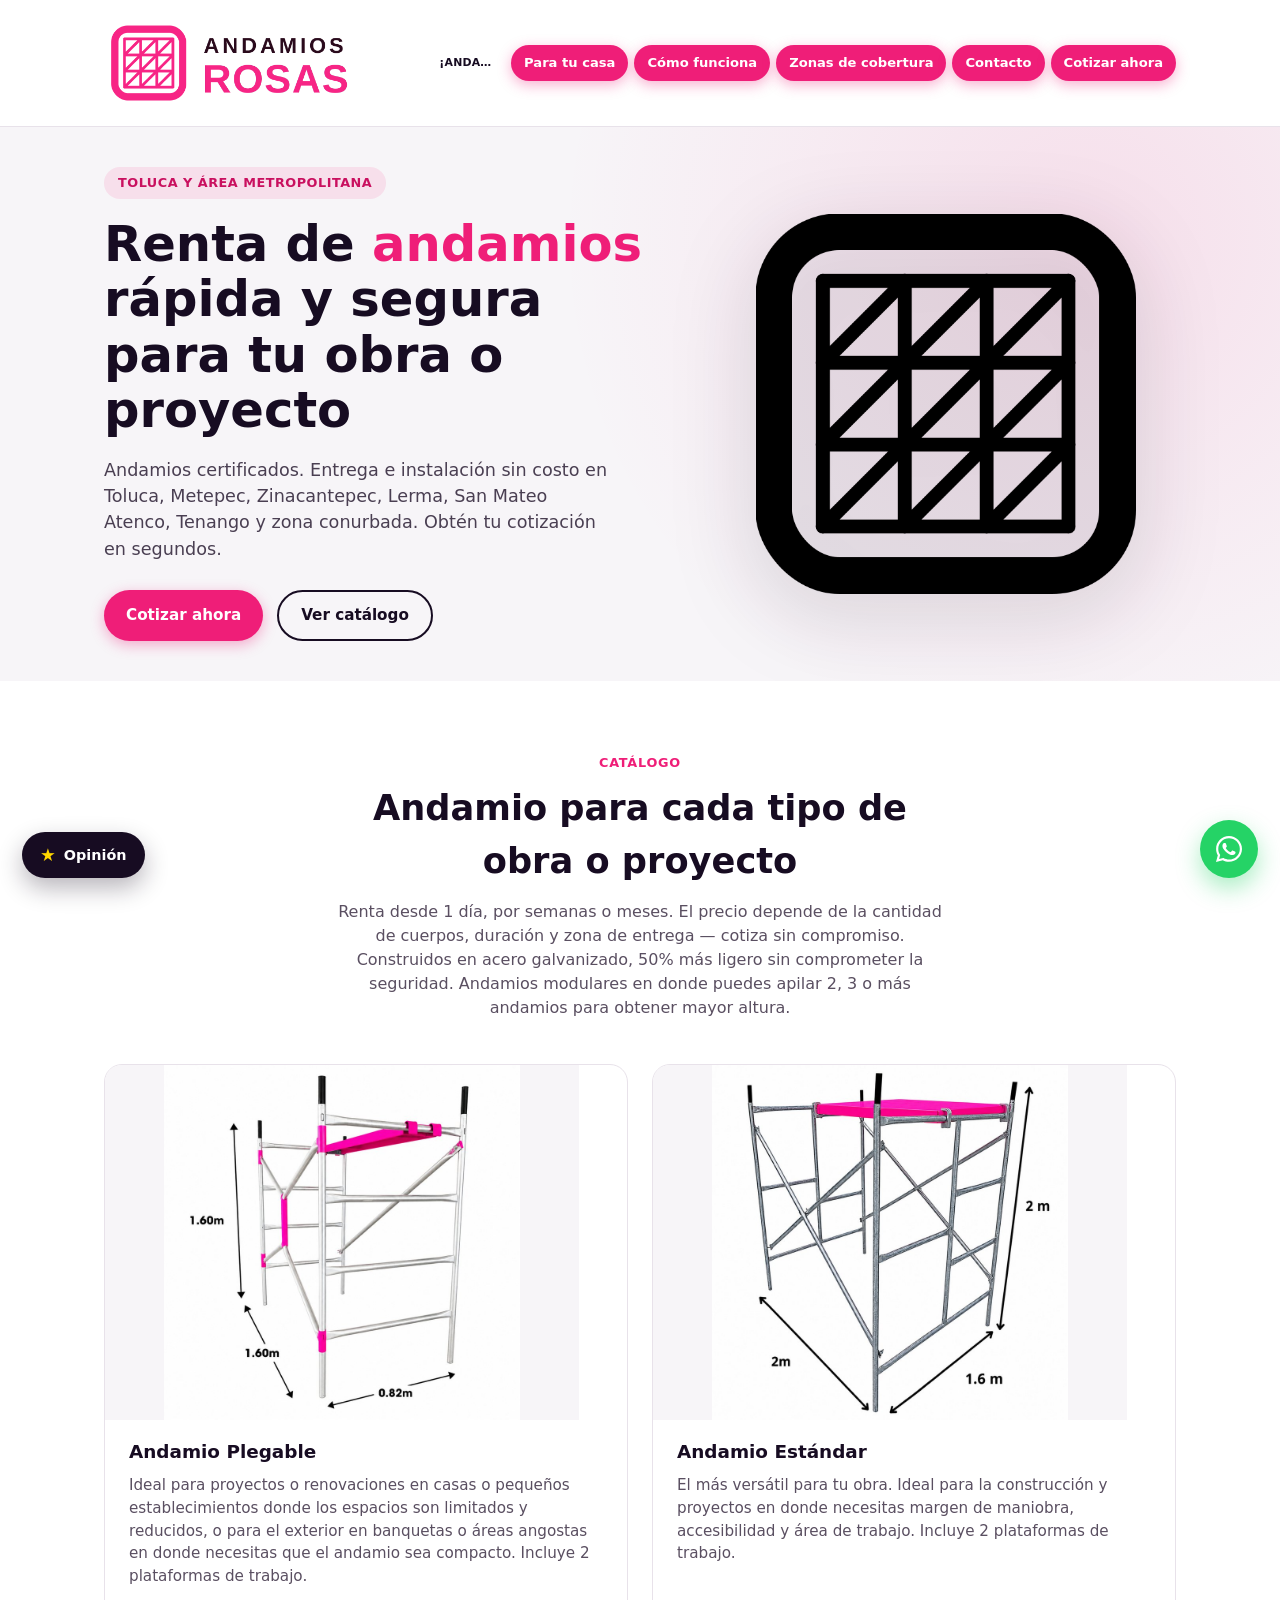
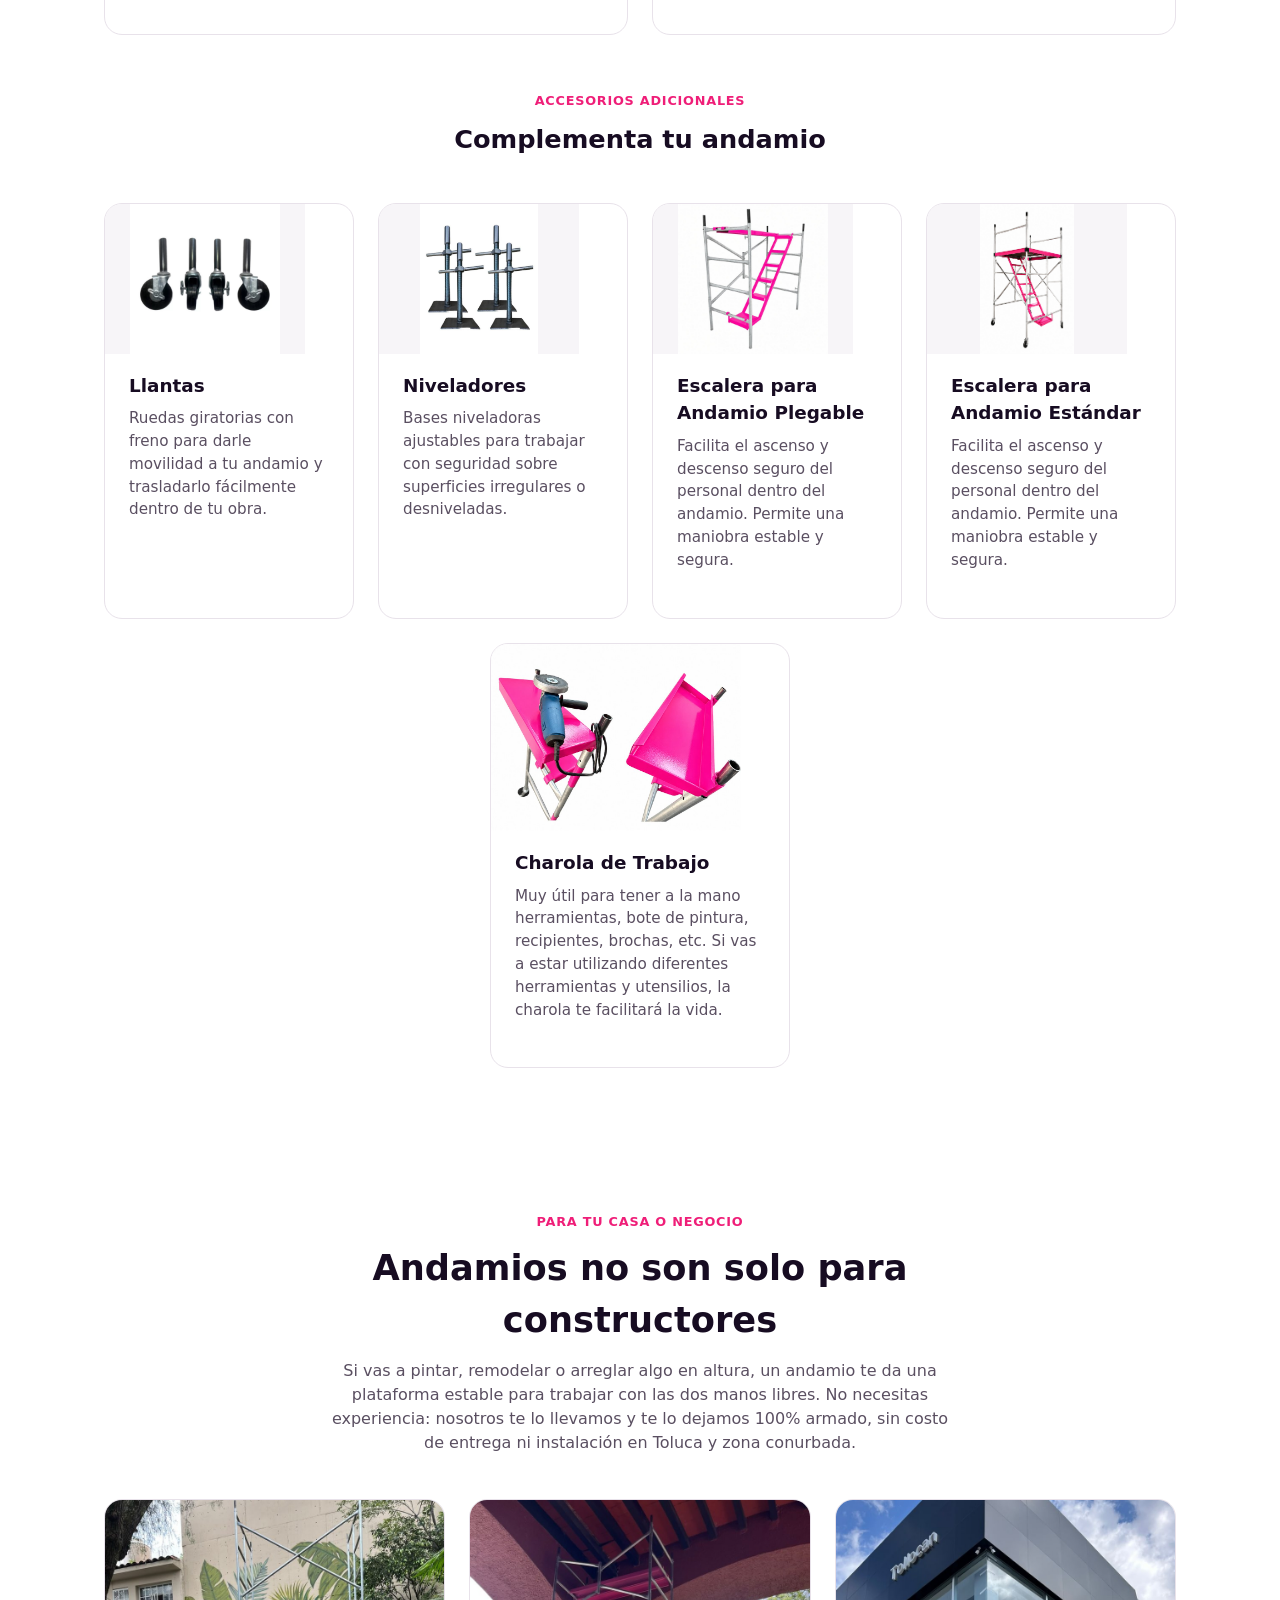
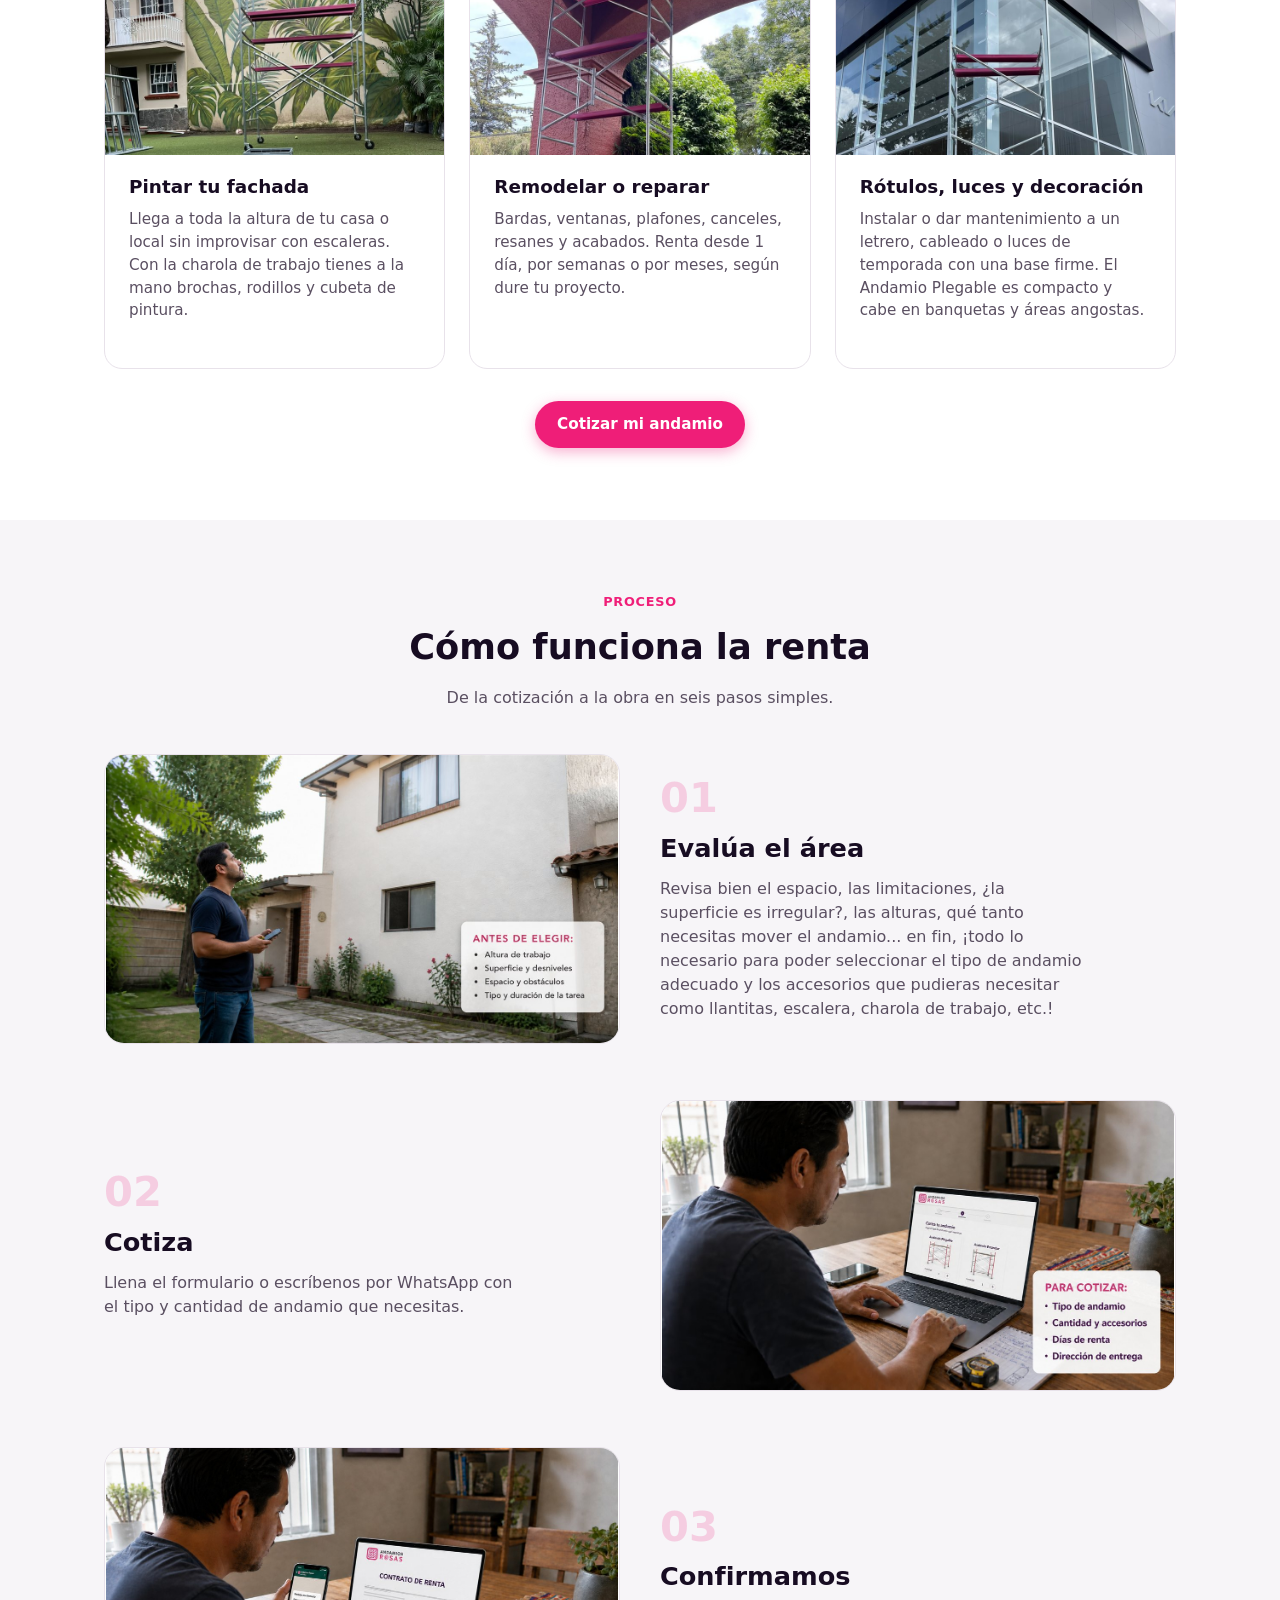
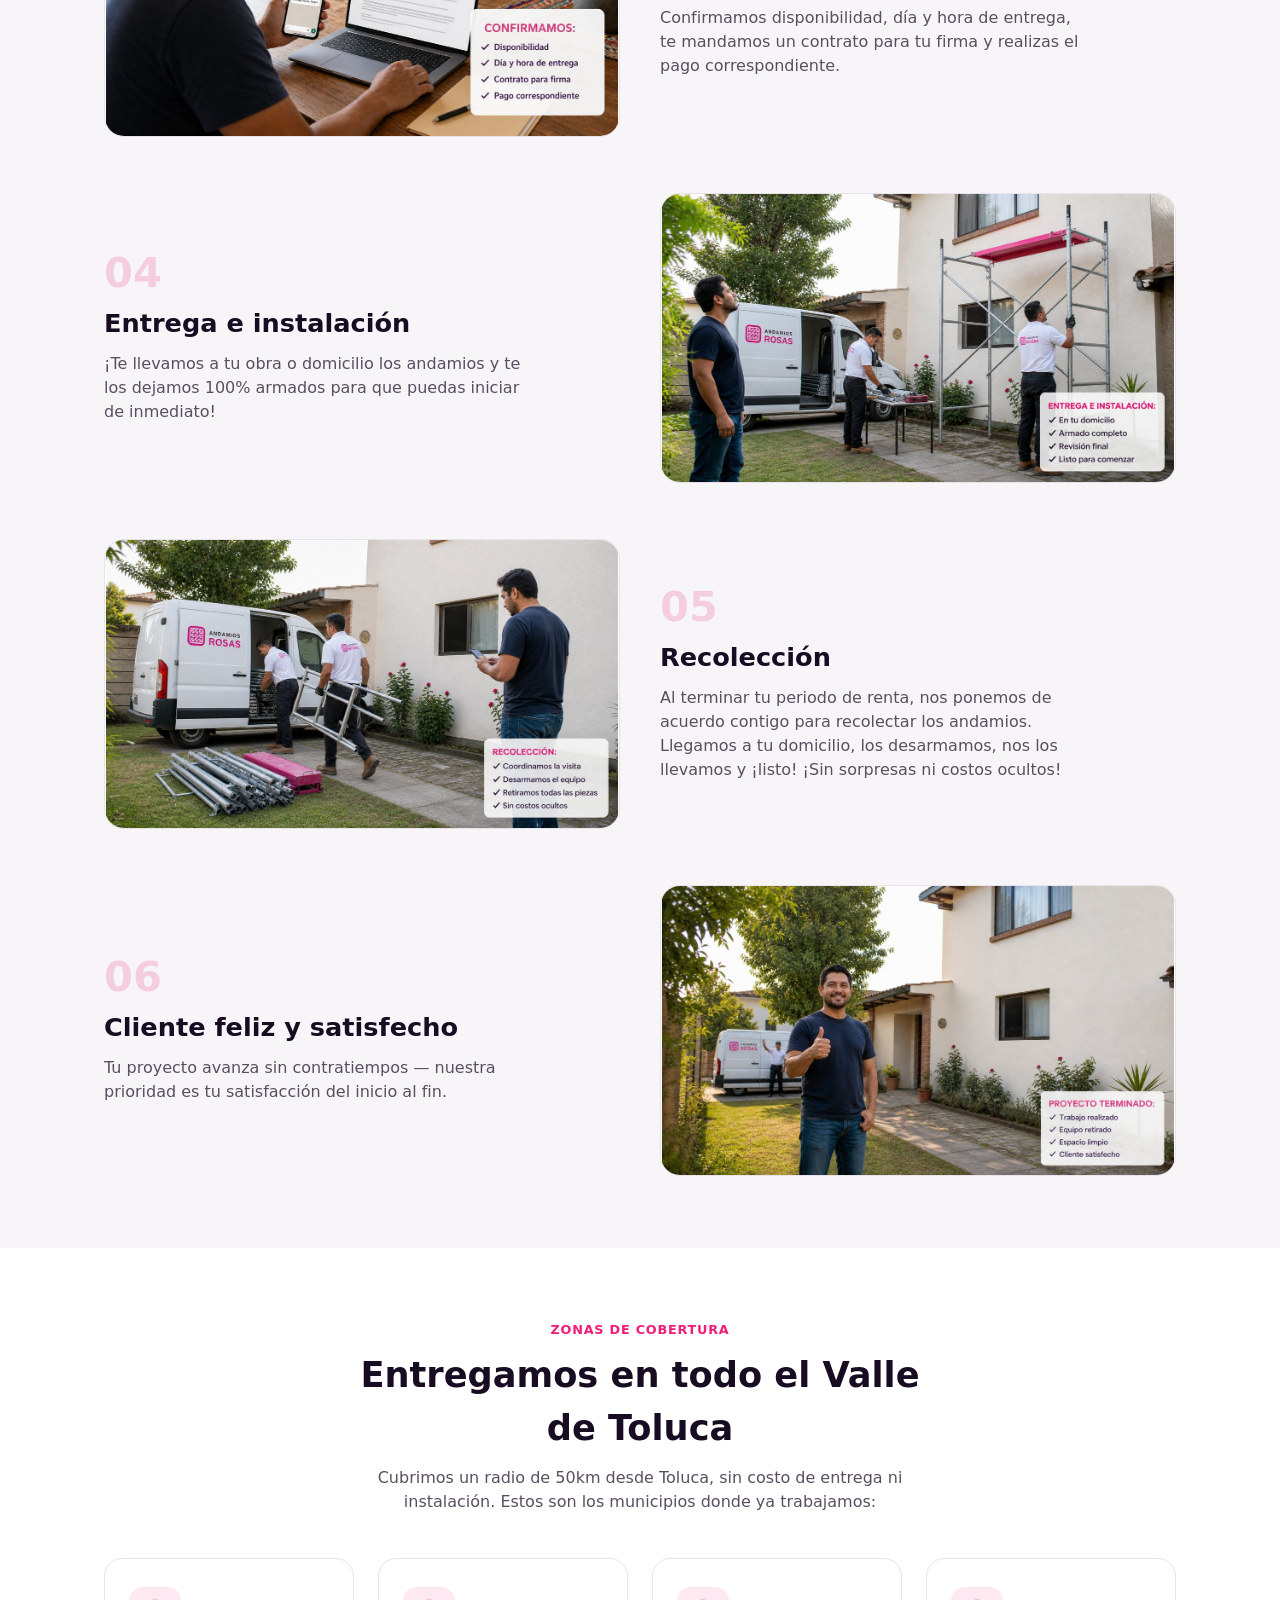
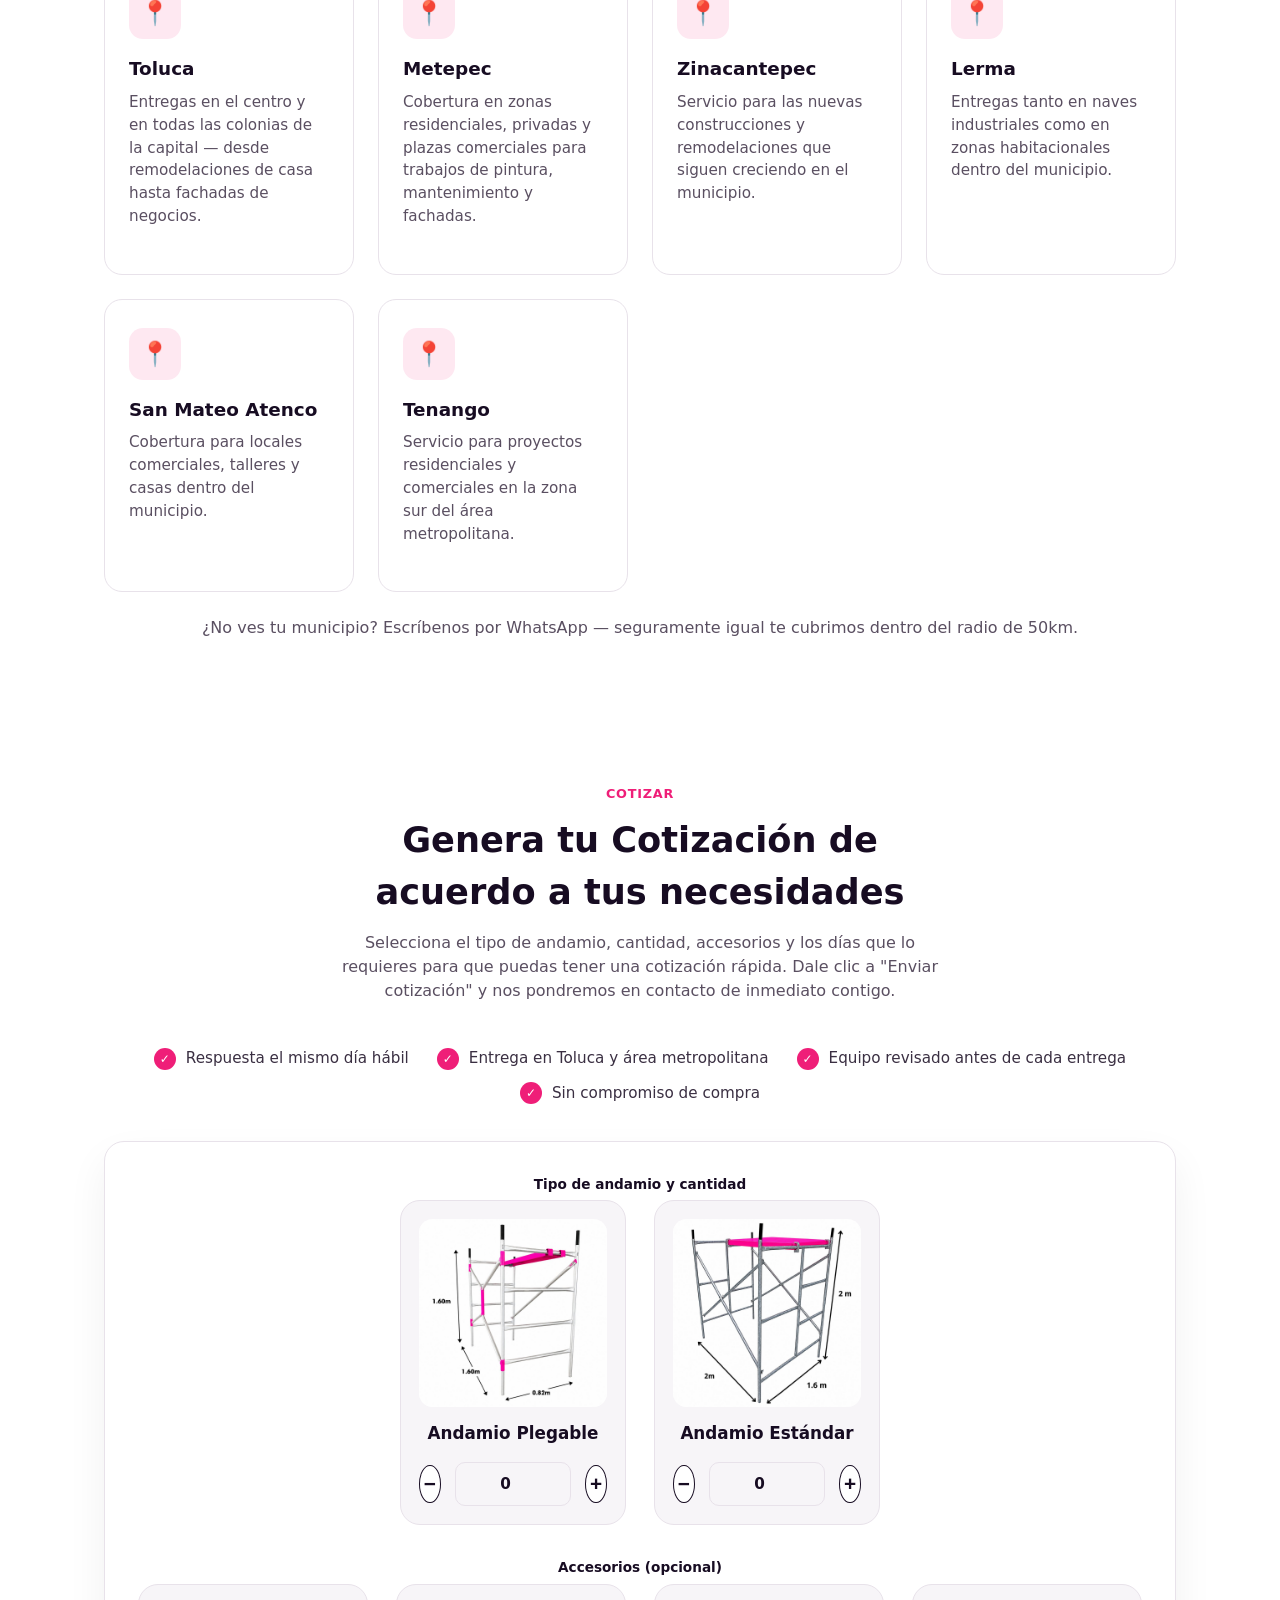
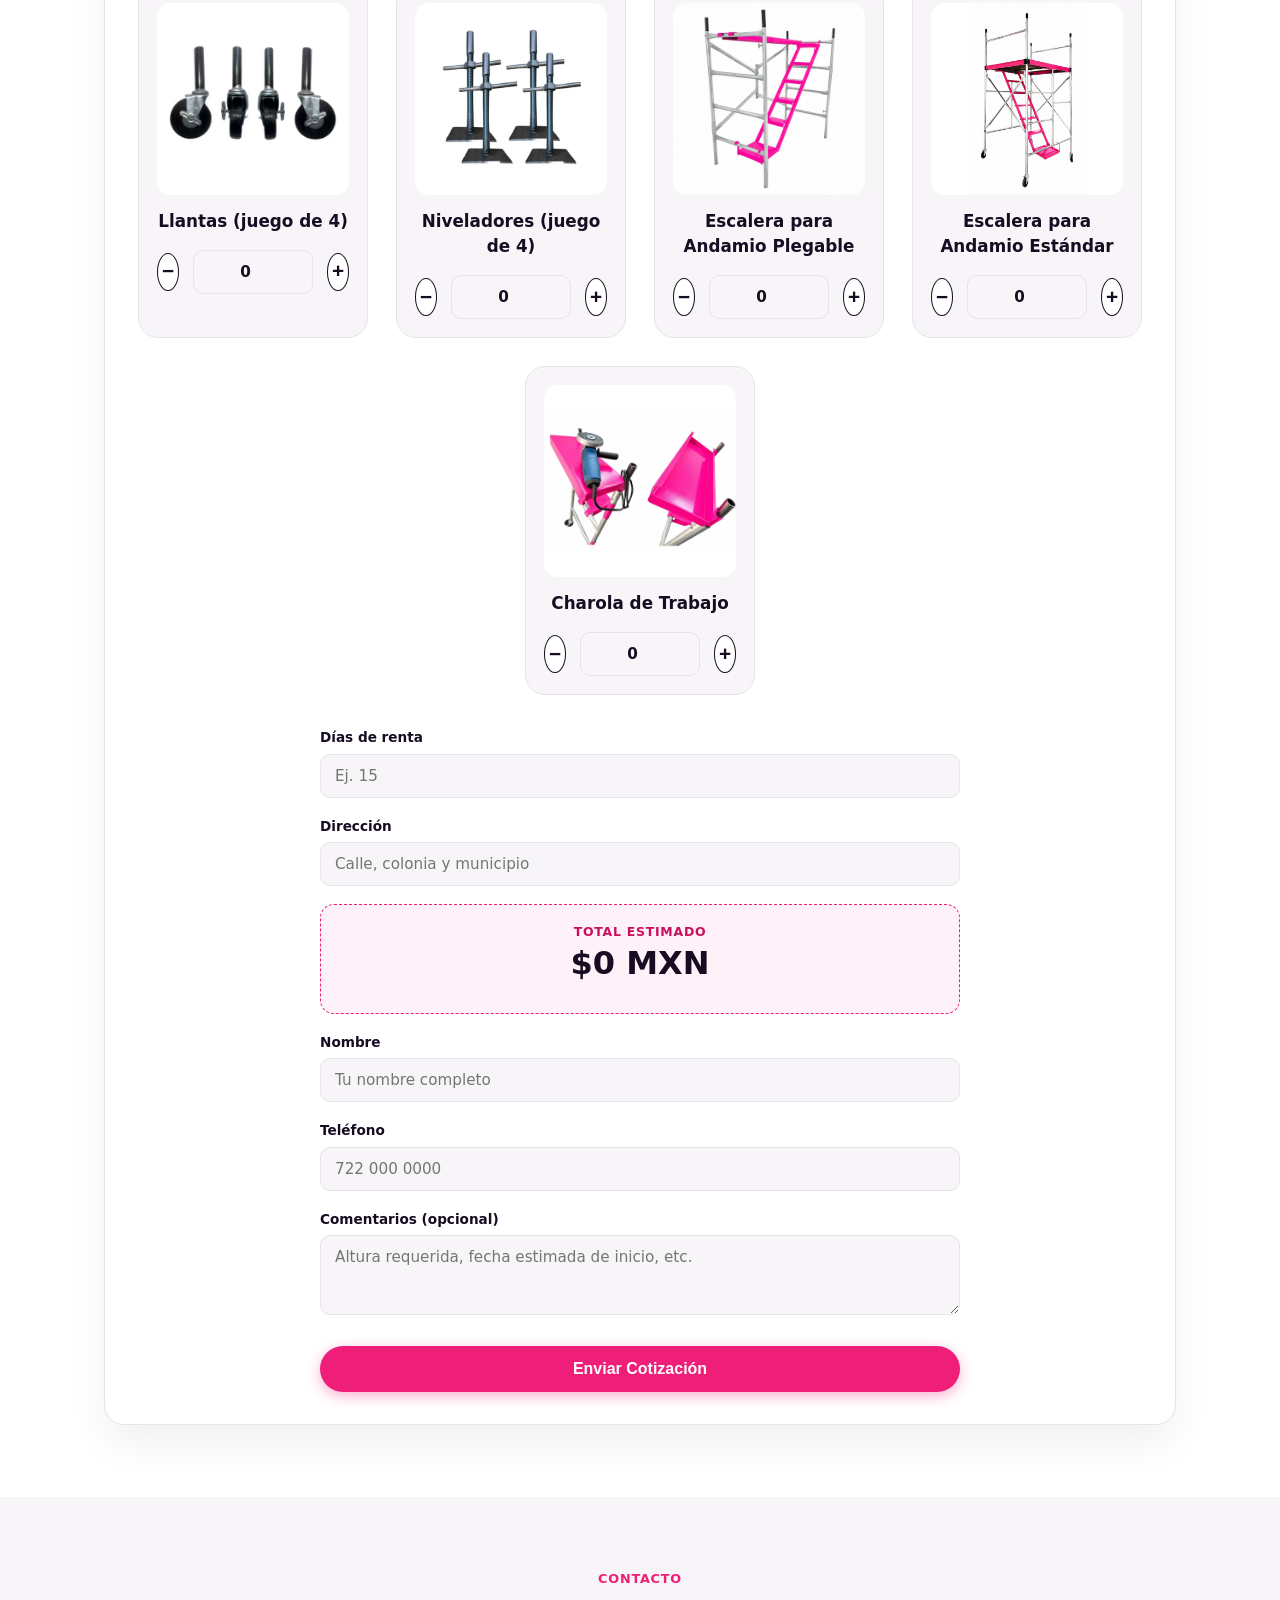
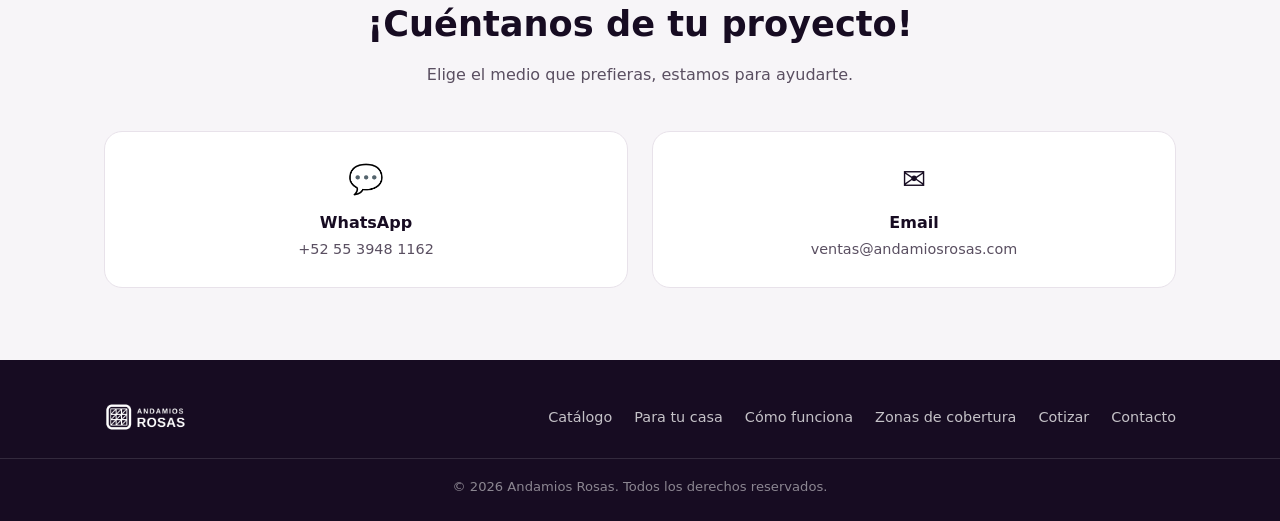
==== commit ae25906e: "Site: real-job photos on the "Para tu casa o negocio" cards; track lead origin - Add a cropped real-" ====
--- a/sitio-web/index.html
+++ b/sitio-web/index.html
@@ -33,7 +33,7 @@
 <meta name="description" content="Renta de andamios en Toluca, Metepec, Zinacantepec, Lerma, San Mateo Atenco y Tenango. Entrega e instalación sin costo. Cotiza al instante por WhatsApp.">
 <link rel="icon" type="image/png" href="assets/favicon.png">
 <link rel="apple-touch-icon" href="assets/favicon.png">
-<link rel="stylesheet" href="style.css?v=33">
+<link rel="stylesheet" href="style.css?v=35">
 <script type="application/ld+json">
 {
   "@context": "https://schema.org",
@@ -63,6 +63,7 @@
     <a href="#top" class="logo"><img src="assets/logo.png" alt="Andamios Rosas" width="2400" height="760"></a>
     <span class="nav-slogan">¡ANDAM<span class="i-accent">i</span>OS BIEN PUESTOS!</span>
     <ul class="nav-links" id="navLinks">
+      <li><a href="#en-casa">Para tu casa</a></li>
       <li><a href="#como-funciona">Cómo funciona</a></li>
       <li><a href="#cobertura">Zonas de cobertura</a></li>
       <li><a href="#contacto">Contacto</a></li>
@@ -153,6 +154,39 @@
         </div>
 
       </div>
+    </div>
+  </section>
+
+  <!-- Para tu casa o negocio -->
+  <section class="section" id="en-casa">
+    <div class="container">
+      <div class="section-head">
+        <div class="eyebrow">Para tu casa o negocio</div>
+        <h2>Andamios no son solo para constructores</h2>
+        <p>Si vas a pintar, remodelar o arreglar algo en altura, un andamio te da una plataforma estable para trabajar con las dos manos libres. No necesitas experiencia: nosotros te lo llevamos y te lo dejamos 100% armado, sin costo de entrega ni instalación en Toluca y zona conurbada.</p>
+      </div>
+      <div class="catalog-grid">
+
+        <div class="card card-photo-card">
+          <img class="card-photo uso" src="assets/usos/uso-pintar-fachada.jpg?v=1" alt="Andamio frente a un muro con mural, listo para pintar" loading="lazy">
+          <h3>Pintar tu fachada</h3>
+          <p>Llega a toda la altura de tu casa o local sin improvisar con escaleras. Con la charola de trabajo tienes a la mano brochas, rodillos y cubeta de pintura.</p>
+        </div>
+
+        <div class="card card-photo-card">
+          <img class="card-photo uso" src="assets/usos/uso-remodelar-reparar.jpg?v=1" alt="Andamio junto a un arco y viga de una construcción, para remodelar o reparar" loading="lazy">
+          <h3>Remodelar o reparar</h3>
+          <p>Bardas, ventanas, plafones, canceles, resanes y acabados. Renta desde 1 día, por semanas o por meses, según dure tu proyecto.</p>
+        </div>
+
+        <div class="card card-photo-card">
+          <img class="card-photo uso" src="assets/usos/uso-rotulos-luces.jpg?v=1" alt="Andamio frente a la fachada de un negocio con letrero" loading="lazy">
+          <h3>Rótulos, luces y decoración</h3>
+          <p>Instalar o dar mantenimiento a un letrero, cableado o luces de temporada con una base firme. El Andamio Plegable es compacto y cabe en banquetas y áreas angostas.</p>
+        </div>
+
+      </div>
+      <p style="text-align:center; margin-top:2rem;"><a href="#cotizar" class="btn btn-primary">Cotizar mi andamio</a></p>
     </div>
   </section>
 
@@ -427,6 +461,7 @@
     <a href="#top" class="logo"><img src="assets/logo.png" alt="Andamios Rosas" style="filter: brightness(0) invert(1);"></a>
     <ul class="foot-links">
       <li><a href="#catalogo">Catálogo</a></li>
+      <li><a href="#en-casa">Para tu casa</a></li>
       <li><a href="#como-funciona">Cómo funciona</a></li>
       <li><a href="#cobertura">Zonas de cobertura</a></li>
       <li><a href="#cotizar">Cotizar</a></li>
@@ -484,6 +519,6 @@
 <div class="toast" id="toast"></div>
 
 <script src="logic.js?v=5"></script>
-<script src="script.js?v=22"></script>
+<script src="script.js?v=23"></script>
 </body>
 </html>
--- a/sitio-web/style.css
+++ b/sitio-web/style.css
@@ -306,6 +306,9 @@
   background: var(--gray-bg);
 }
 
+/* Fotos reales de trabajos (sección "Para tu casa o negocio"): llenan el recuadro en vez de mostrarse completas */
+.card-photo.uso { object-fit: cover; max-width: none; }
+
 .card h3 { font-size: 1.15rem; margin-bottom: 8px; }
 .card p { color: #5a4f61; font-size: 0.95rem; margin-bottom: 18px; }
 
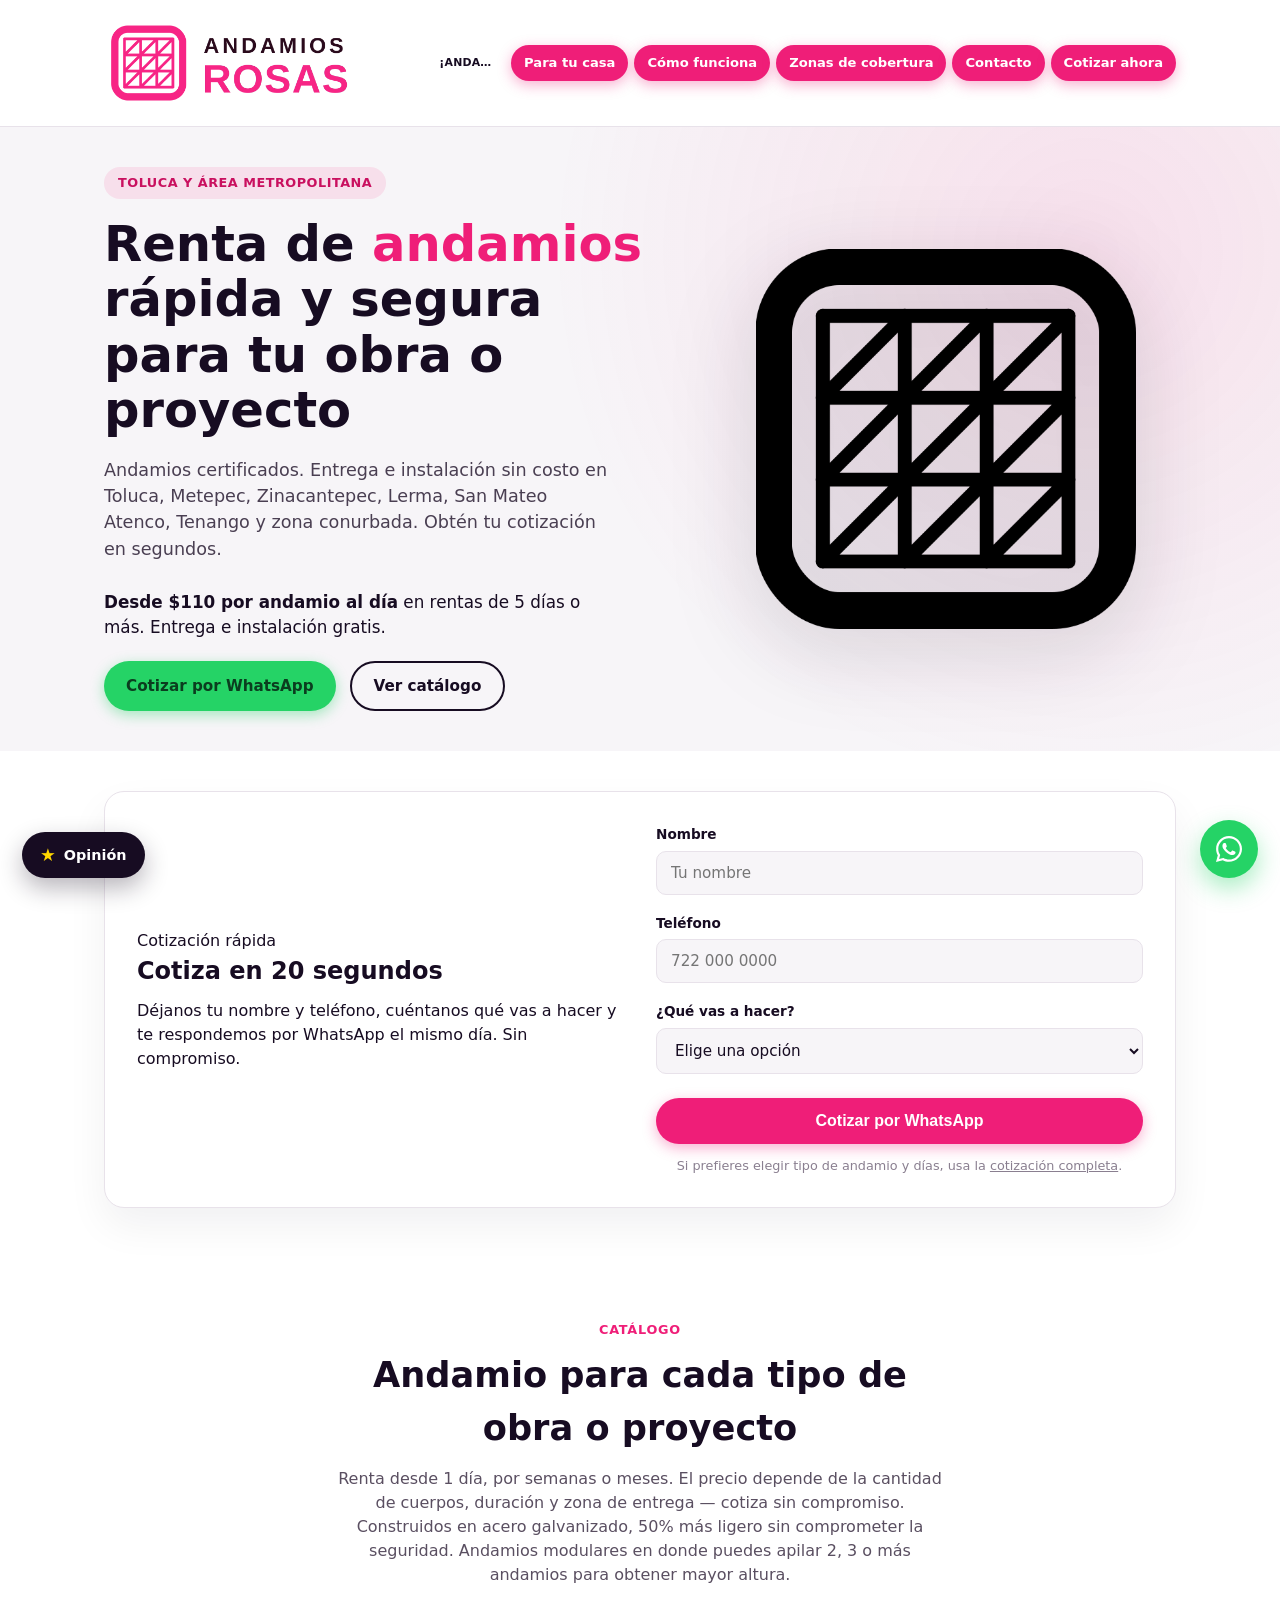
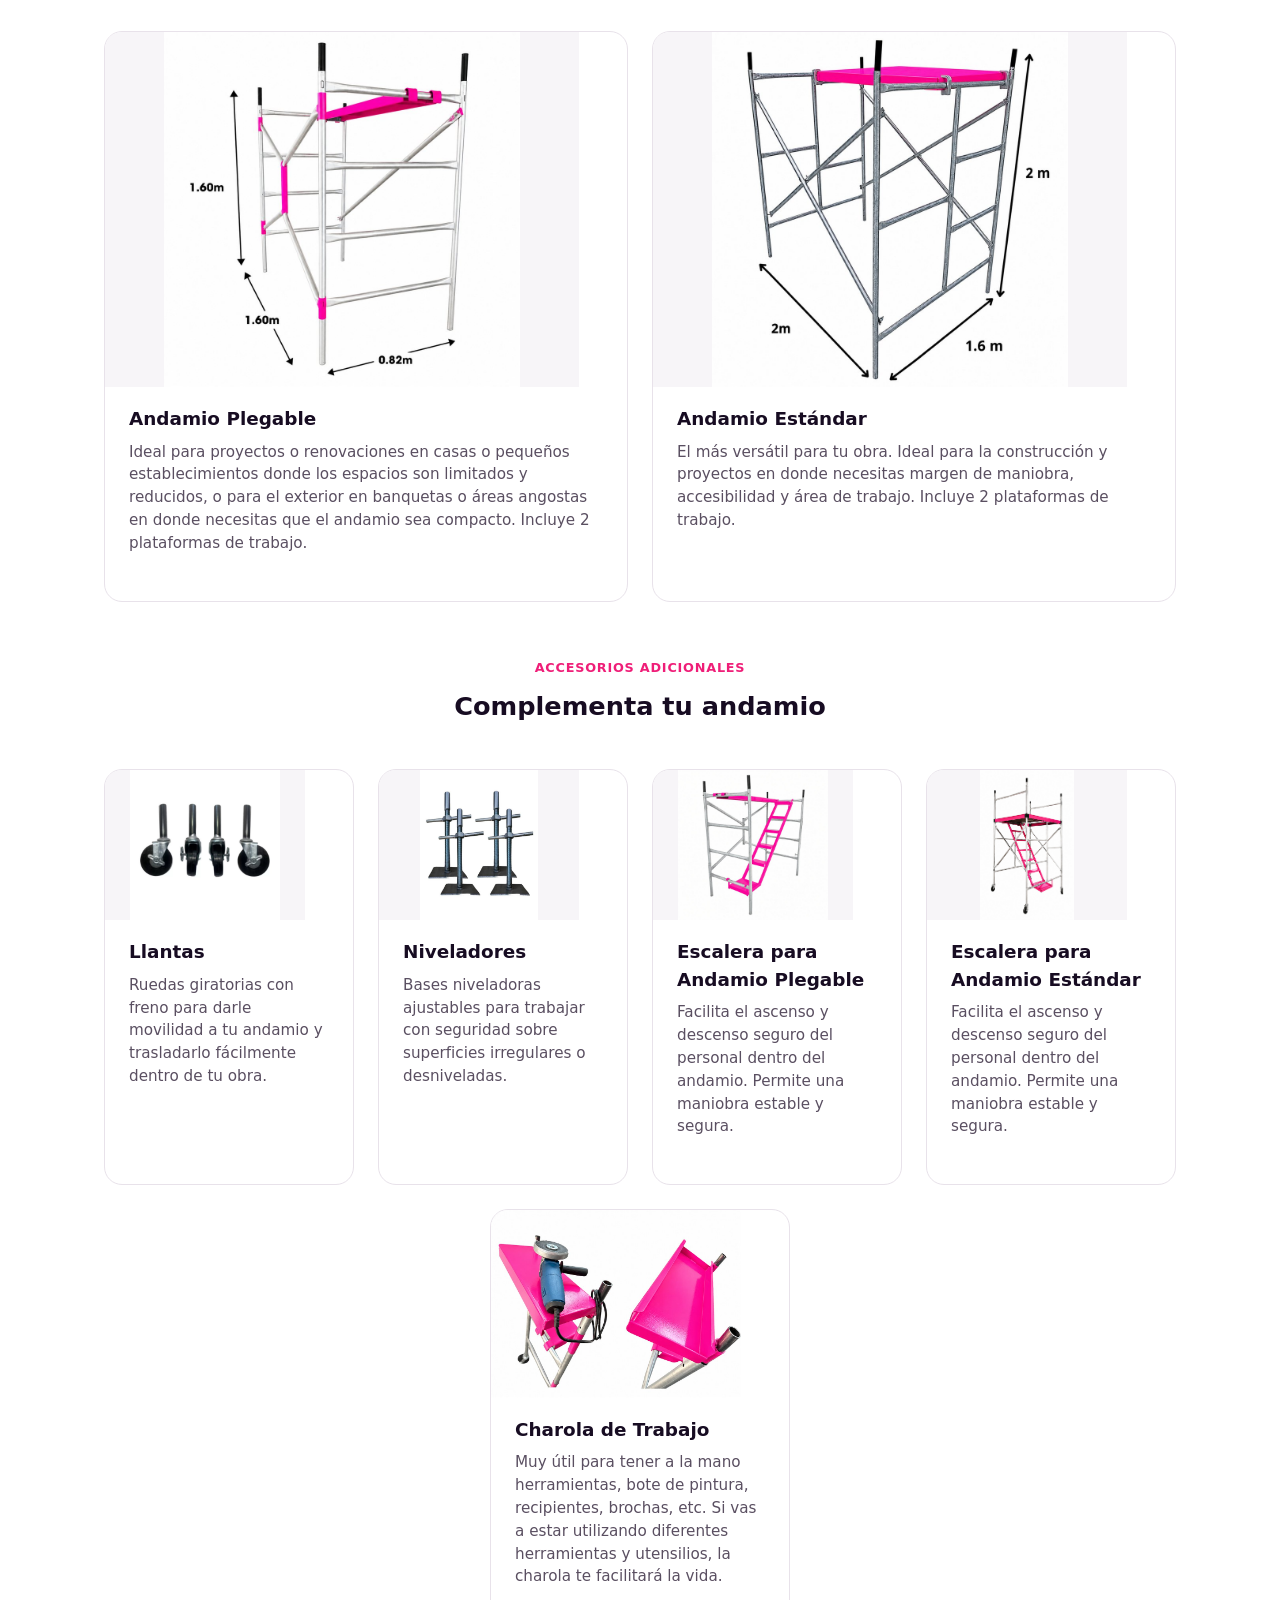
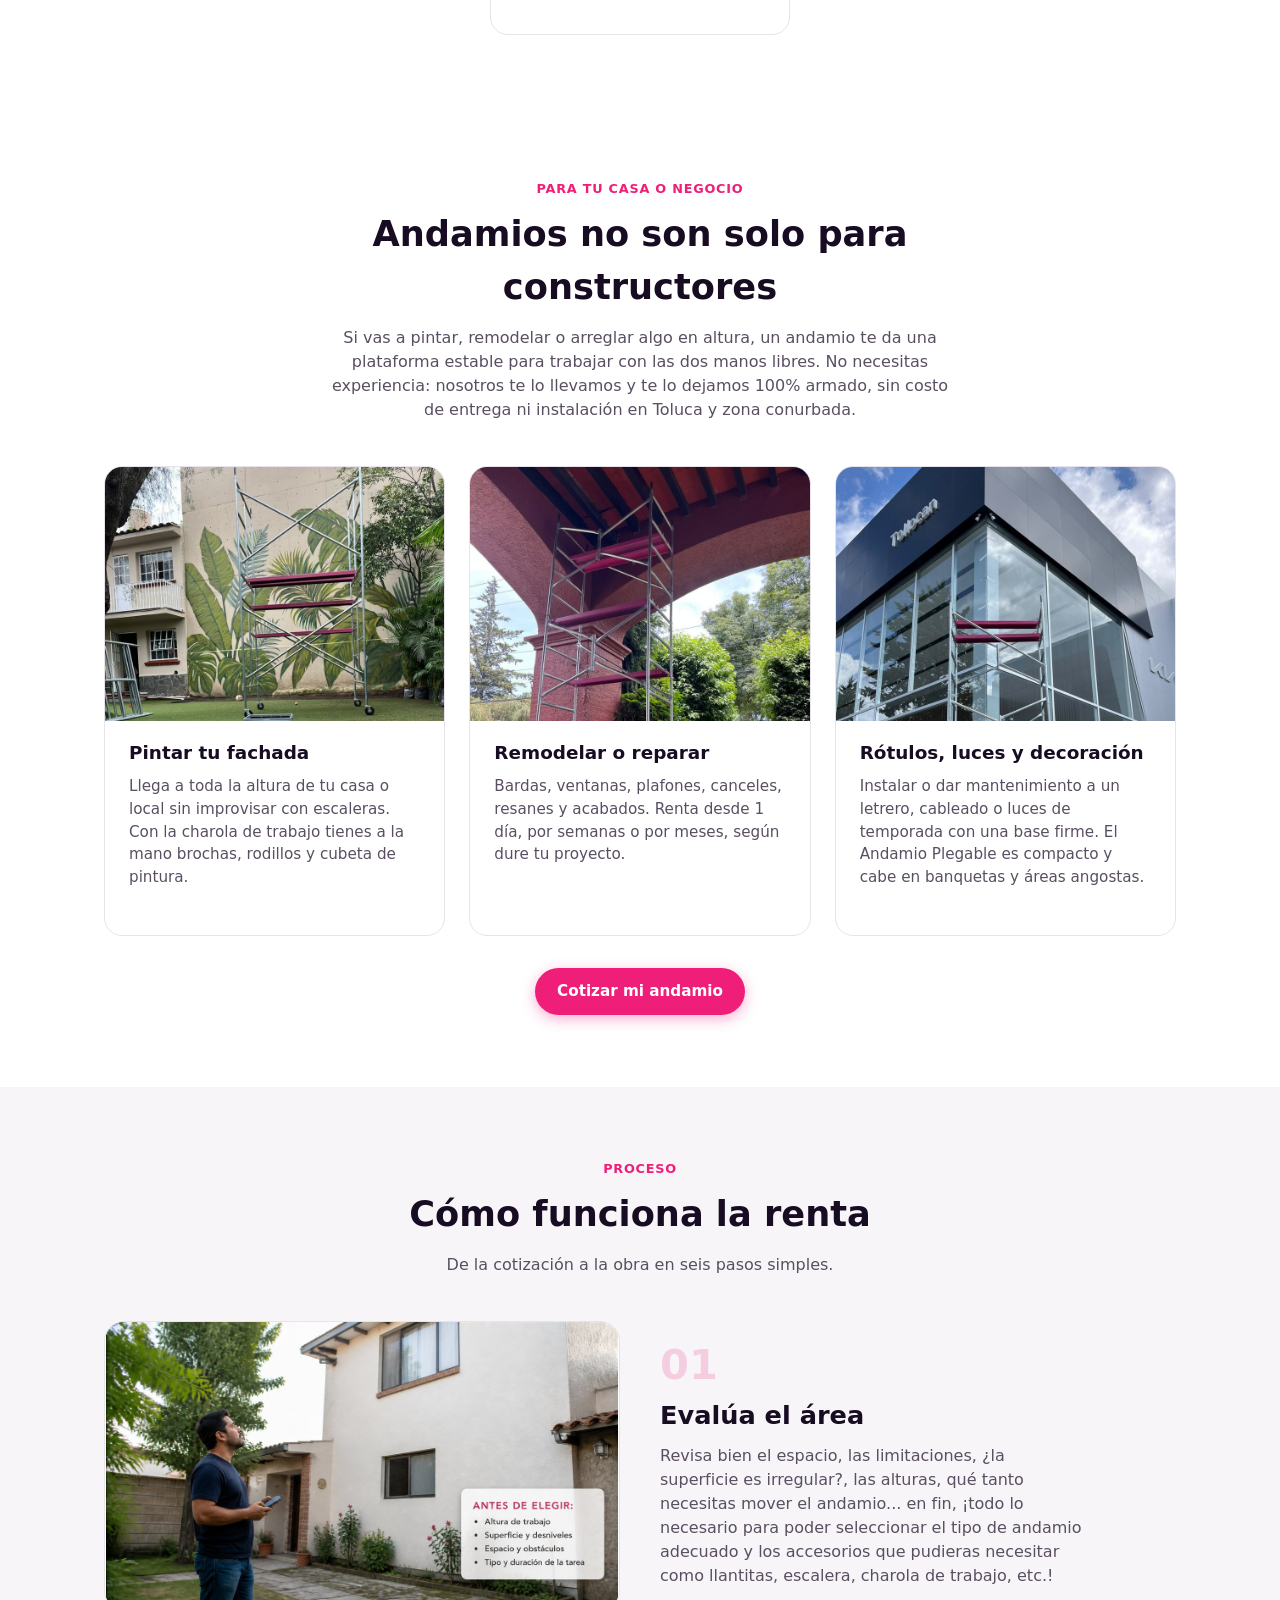
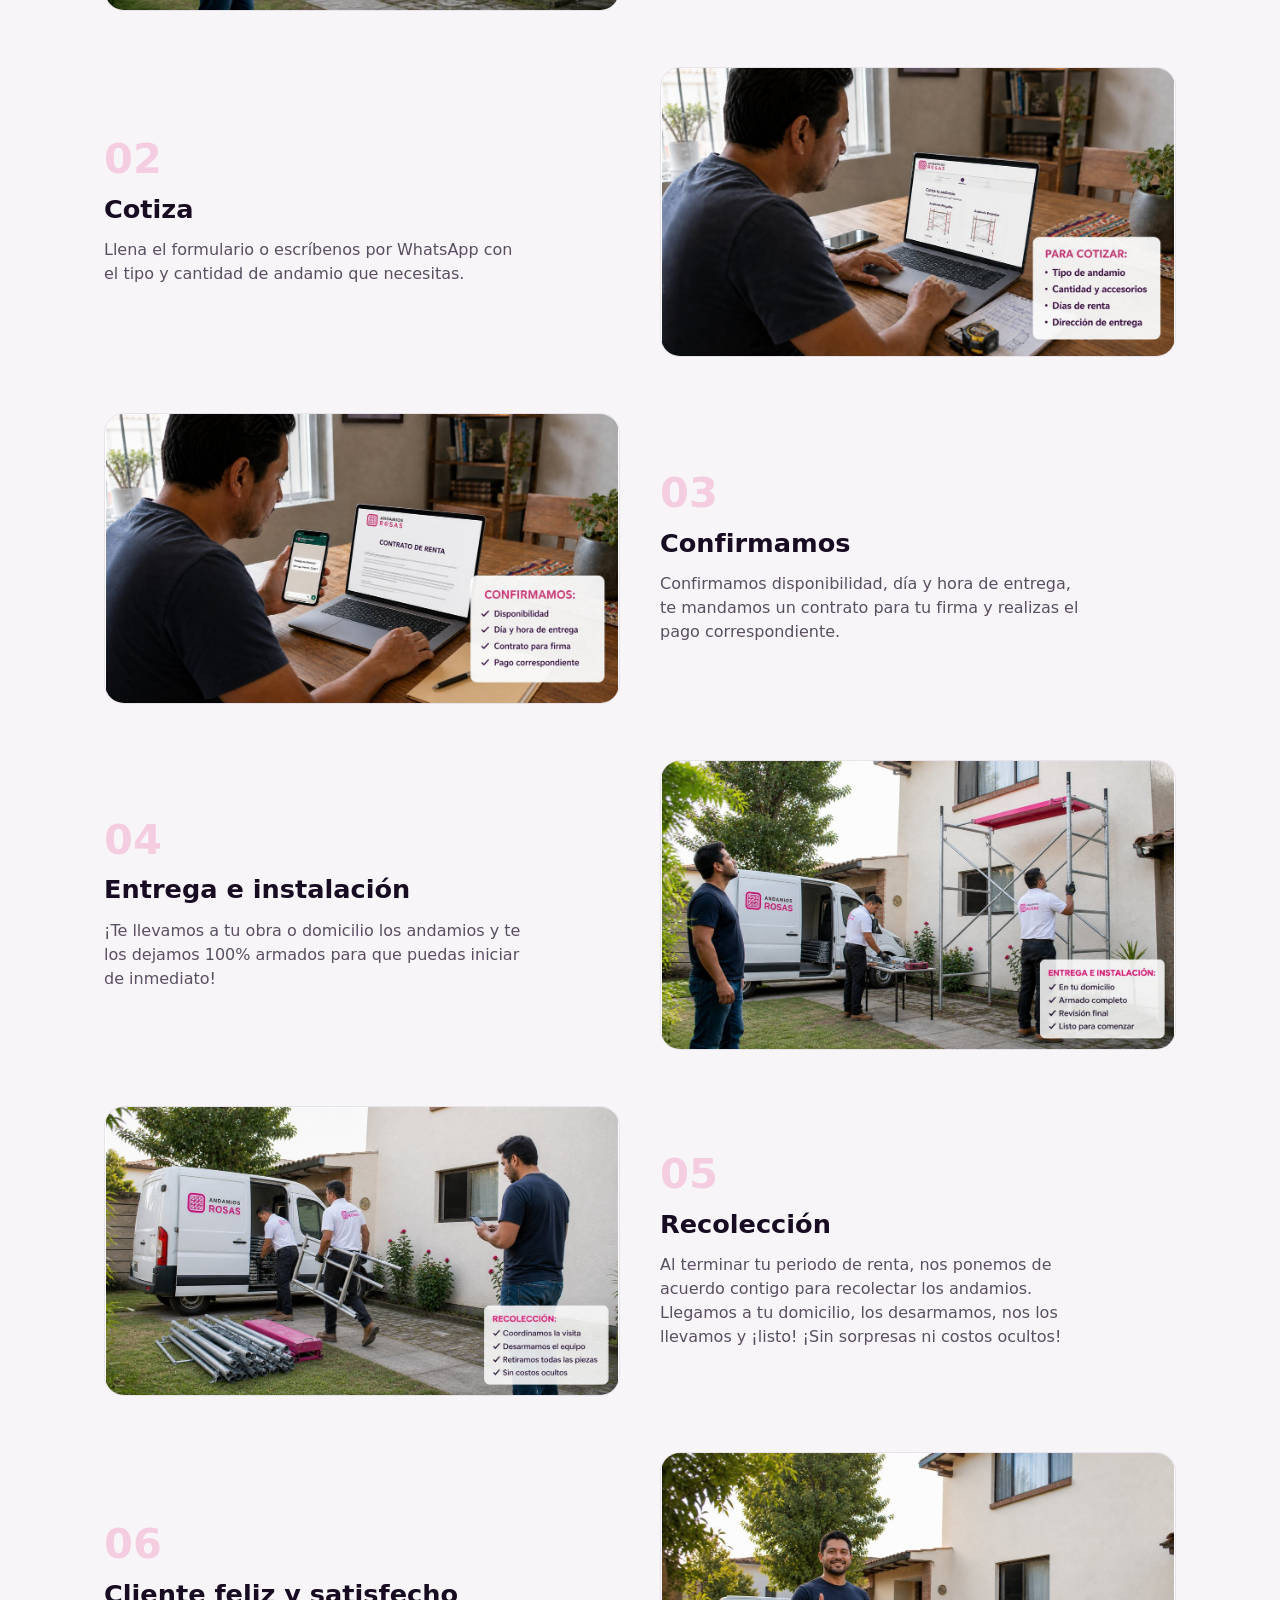
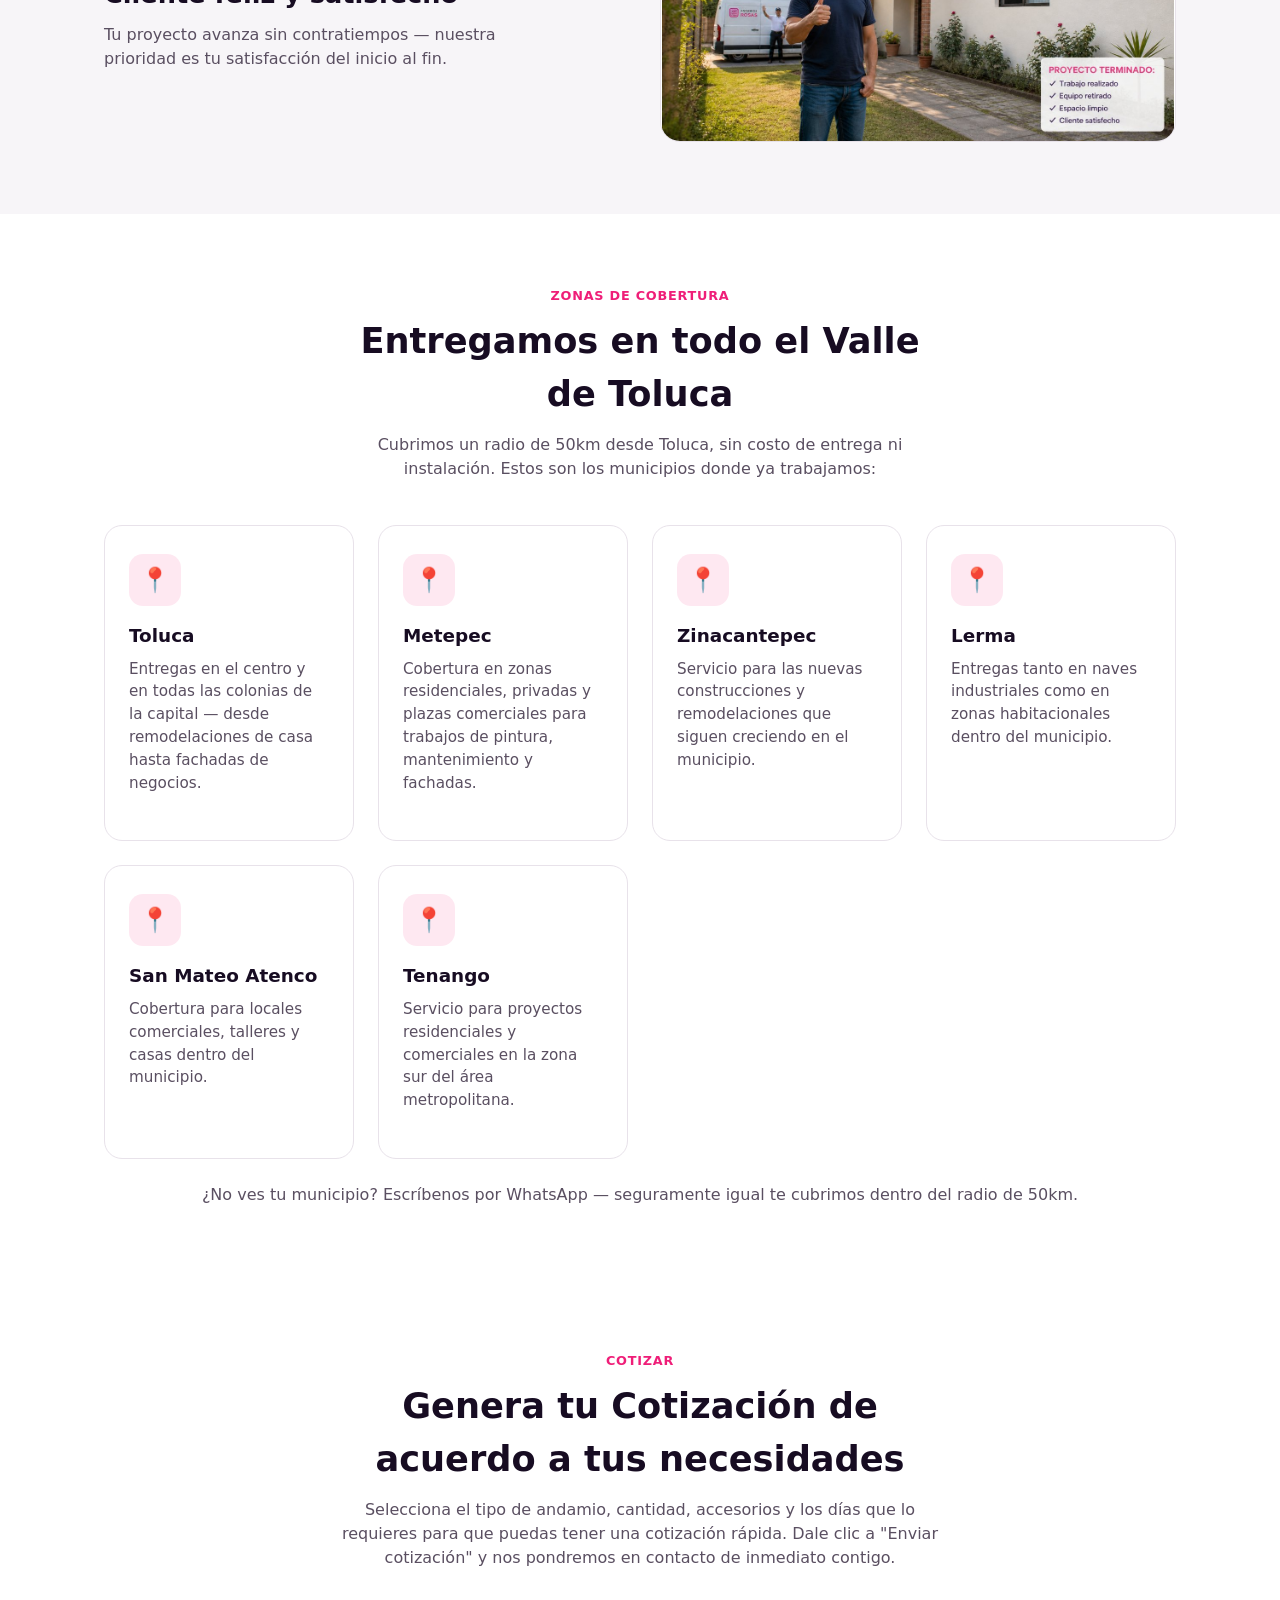
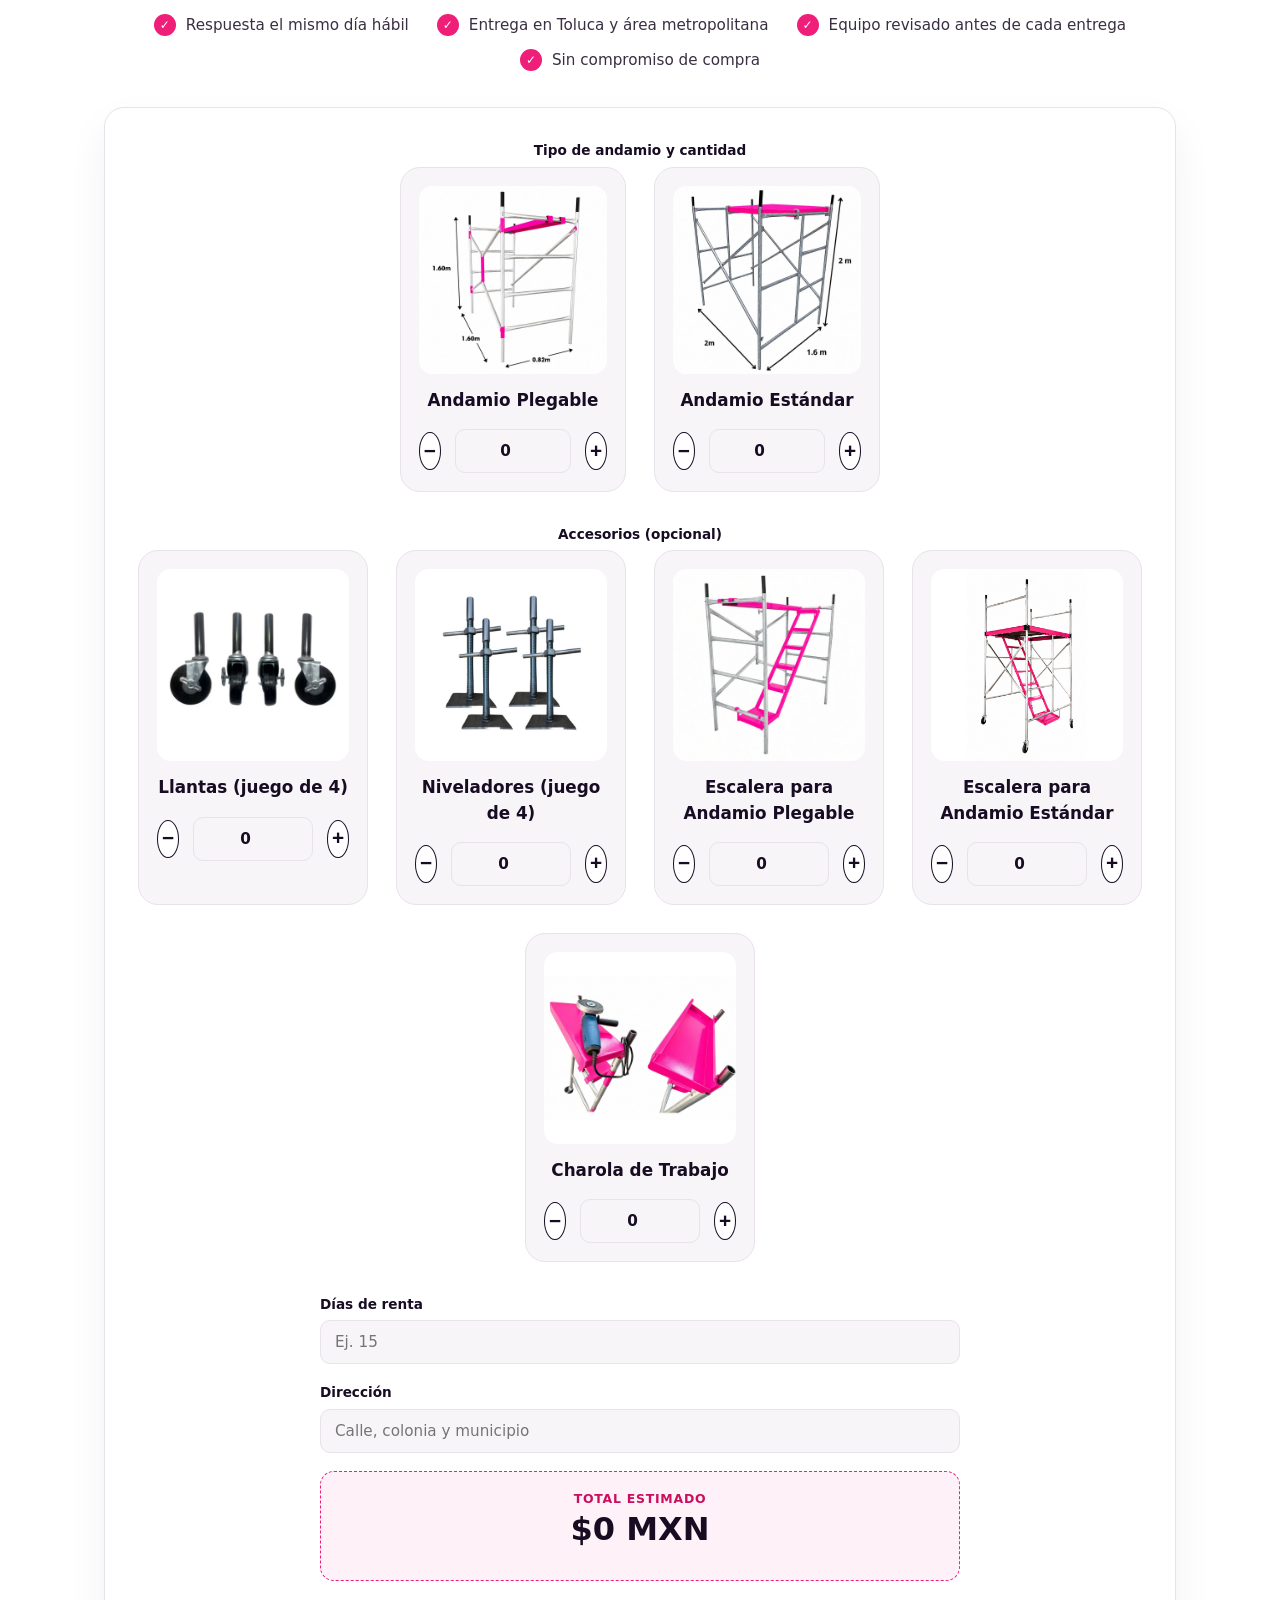
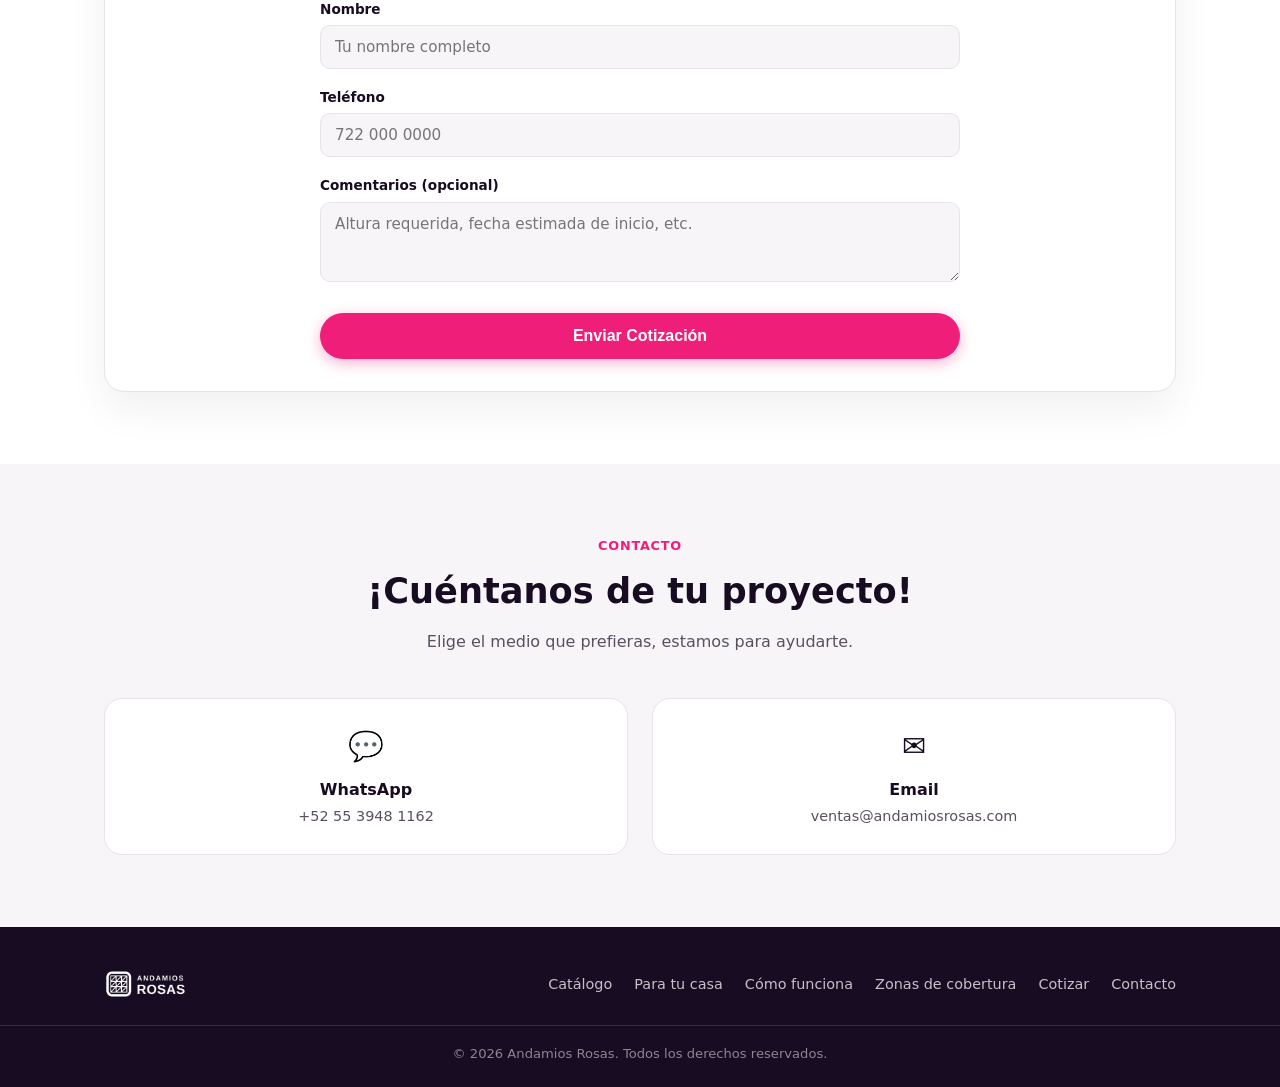
==== commit 26fcffab: "Site: WhatsApp hero CTA with price, and lead email so quote requests are not lost - Hero: primary bu" ====
--- a/sitio-web/index.html
+++ b/sitio-web/index.html
@@ -33,7 +33,7 @@
 <meta name="description" content="Renta de andamios en Toluca, Metepec, Zinacantepec, Lerma, San Mateo Atenco y Tenango. Entrega e instalación sin costo. Cotiza al instante por WhatsApp.">
 <link rel="icon" type="image/png" href="assets/favicon.png">
 <link rel="apple-touch-icon" href="assets/favicon.png">
-<link rel="stylesheet" href="style.css?v=35">
+<link rel="stylesheet" href="style.css?v=37">
 <script type="application/ld+json">
 {
   "@context": "https://schema.org",
@@ -82,13 +82,50 @@
         <span class="hero-tag">Toluca y área metropolitana</span>
         <h1>Renta de <span>andamios</span> rápida y segura para tu obra o proyecto</h1>
         <p>Andamios certificados. Entrega e instalación sin costo en Toluca, Metepec, Zinacantepec, Lerma, San Mateo Atenco, Tenango y zona conurbada. Obtén tu cotización en segundos.</p>
+        <p class="hero-price"><strong>Desde $110 por andamio al día</strong> en rentas de 5 días o más. Entrega e instalación gratis.</p>
         <div class="hero-actions">
-          <a href="#cotizar" class="btn btn-primary">Cotizar ahora</a>
+          <a href="https://wa.me/525539481162?text=Hola%2C%20quiero%20cotizar%20la%20renta%20de%20un%20andamio" class="btn btn-wa" target="_blank" rel="noopener" onclick="gtag_report_conversion();">Cotizar por WhatsApp</a>
           <a href="#catalogo" class="btn btn-outline">Ver catálogo</a>
         </div>
       </div>
       <div class="hero-icon-wrap" aria-hidden="true">
         <img class="hero-icon" src="assets/icono_negro.png" alt="">
+      </div>
+    </div>
+  </section>
+
+  <!-- Cotización rápida -->
+  <section class="section quick-quote" id="cotizacion-rapida">
+    <div class="container">
+      <div class="quick-quote-card">
+        <div class="quick-quote-text">
+          <div class="eyebrow">Cotización rápida</div>
+          <h2>Cotiza en 20 segundos</h2>
+          <p>Déjanos tu nombre y teléfono, cuéntanos qué vas a hacer y te respondemos por WhatsApp el mismo día. Sin compromiso.</p>
+        </div>
+        <form id="quickQuoteForm" class="quick-quote-form">
+          <div class="field">
+            <label for="qqNombre">Nombre</label>
+            <input type="text" id="qqNombre" name="nombre" required autocomplete="name" placeholder="Tu nombre">
+          </div>
+          <div class="field">
+            <label for="qqTelefono">Teléfono</label>
+            <input type="tel" id="qqTelefono" name="telefono" required autocomplete="tel" placeholder="722 000 0000">
+          </div>
+          <div class="field">
+            <label for="qqUso">¿Qué vas a hacer?</label>
+            <select id="qqUso" name="uso" required>
+              <option value="">Elige una opción</option>
+              <option>Pintar fachada o muro</option>
+              <option>Remodelar o reparar</option>
+              <option>Rótulos, luces o decoración</option>
+              <option>Obra o construcción</option>
+              <option>Otro</option>
+            </select>
+          </div>
+          <button type="submit" class="btn btn-primary">Cotizar por WhatsApp</button>
+          <p class="form-note">Si prefieres elegir tipo de andamio y días, usa la <a href="#cotizar">cotización completa</a>.</p>
+        </form>
       </div>
     </div>
   </section>
@@ -168,19 +205,19 @@
       <div class="catalog-grid">
 
         <div class="card card-photo-card">
-          <img class="card-photo uso" src="assets/usos/uso-pintar-fachada.jpg?v=1" alt="Andamio frente a un muro con mural, listo para pintar" loading="lazy">
+          <img class="card-photo uso" src="assets/productos/uso-pintar-fachada.jpg?v=1" alt="Andamio frente a un muro con mural, listo para pintar" loading="lazy">
           <h3>Pintar tu fachada</h3>
           <p>Llega a toda la altura de tu casa o local sin improvisar con escaleras. Con la charola de trabajo tienes a la mano brochas, rodillos y cubeta de pintura.</p>
         </div>
 
         <div class="card card-photo-card">
-          <img class="card-photo uso" src="assets/usos/uso-remodelar-reparar.jpg?v=1" alt="Andamio junto a un arco y viga de una construcción, para remodelar o reparar" loading="lazy">
+          <img class="card-photo uso" src="assets/productos/uso-remodelar-reparar.jpg?v=1" alt="Andamio junto a un arco y viga de una construcción, para remodelar o reparar" loading="lazy">
           <h3>Remodelar o reparar</h3>
           <p>Bardas, ventanas, plafones, canceles, resanes y acabados. Renta desde 1 día, por semanas o por meses, según dure tu proyecto.</p>
         </div>
 
         <div class="card card-photo-card">
-          <img class="card-photo uso" src="assets/usos/uso-rotulos-luces.jpg?v=1" alt="Andamio frente a la fachada de un negocio con letrero" loading="lazy">
+          <img class="card-photo uso" src="assets/productos/uso-rotulos-luces.jpg?v=1" alt="Andamio frente a la fachada de un negocio con letrero" loading="lazy">
           <h3>Rótulos, luces y decoración</h3>
           <p>Instalar o dar mantenimiento a un letrero, cableado o luces de temporada con una base firme. El Andamio Plegable es compacto y cabe en banquetas y áreas angostas.</p>
         </div>
@@ -519,6 +556,6 @@
 <div class="toast" id="toast"></div>
 
 <script src="logic.js?v=5"></script>
-<script src="script.js?v=23"></script>
+<script src="script.js?v=25"></script>
 </body>
 </html>
--- a/sitio-web/style.css
+++ b/sitio-web/style.css
@@ -118,6 +118,20 @@
 }
 
 .btn-primary:hover { background: var(--pink-dark); }
+
+.btn-wa {
+  background: #25D366;
+  color: #0b3d1f;
+  box-shadow: 0 4px 14px rgba(37,211,102,0.4);
+}
+
+.btn-wa:hover { background: #1fb858; }
+
+.hero .hero-price {
+  font-size: 1.05rem;
+  color: var(--dark);
+  margin-bottom: 20px;
+}
 
 .btn-outline {
   background: transparent;
@@ -863,3 +877,24 @@
 }
 
 .modal-actions .btn { flex: 1; margin-top: 0; }
+
+
+/* Cotización rápida */
+.quick-quote { padding-top: 40px; padding-bottom: 40px; }
+.quick-quote-card {
+  display: grid;
+  grid-template-columns: 1fr 1fr;
+  gap: 32px;
+  align-items: center;
+  background: var(--white);
+  border: 1px solid var(--border);
+  border-radius: 20px;
+  padding: 32px;
+  box-shadow: 0 18px 40px rgba(23,12,34,0.06);
+}
+.quick-quote-text h2 { margin-bottom: 10px; }
+.quick-quote-form { background: none; border: 0; box-shadow: none; padding: 0; }
+.quick-quote-form .btn { width: 100%; }
+@media (max-width: 760px) {
+  .quick-quote-card { grid-template-columns: 1fr; padding: 22px; gap: 18px; }
+}
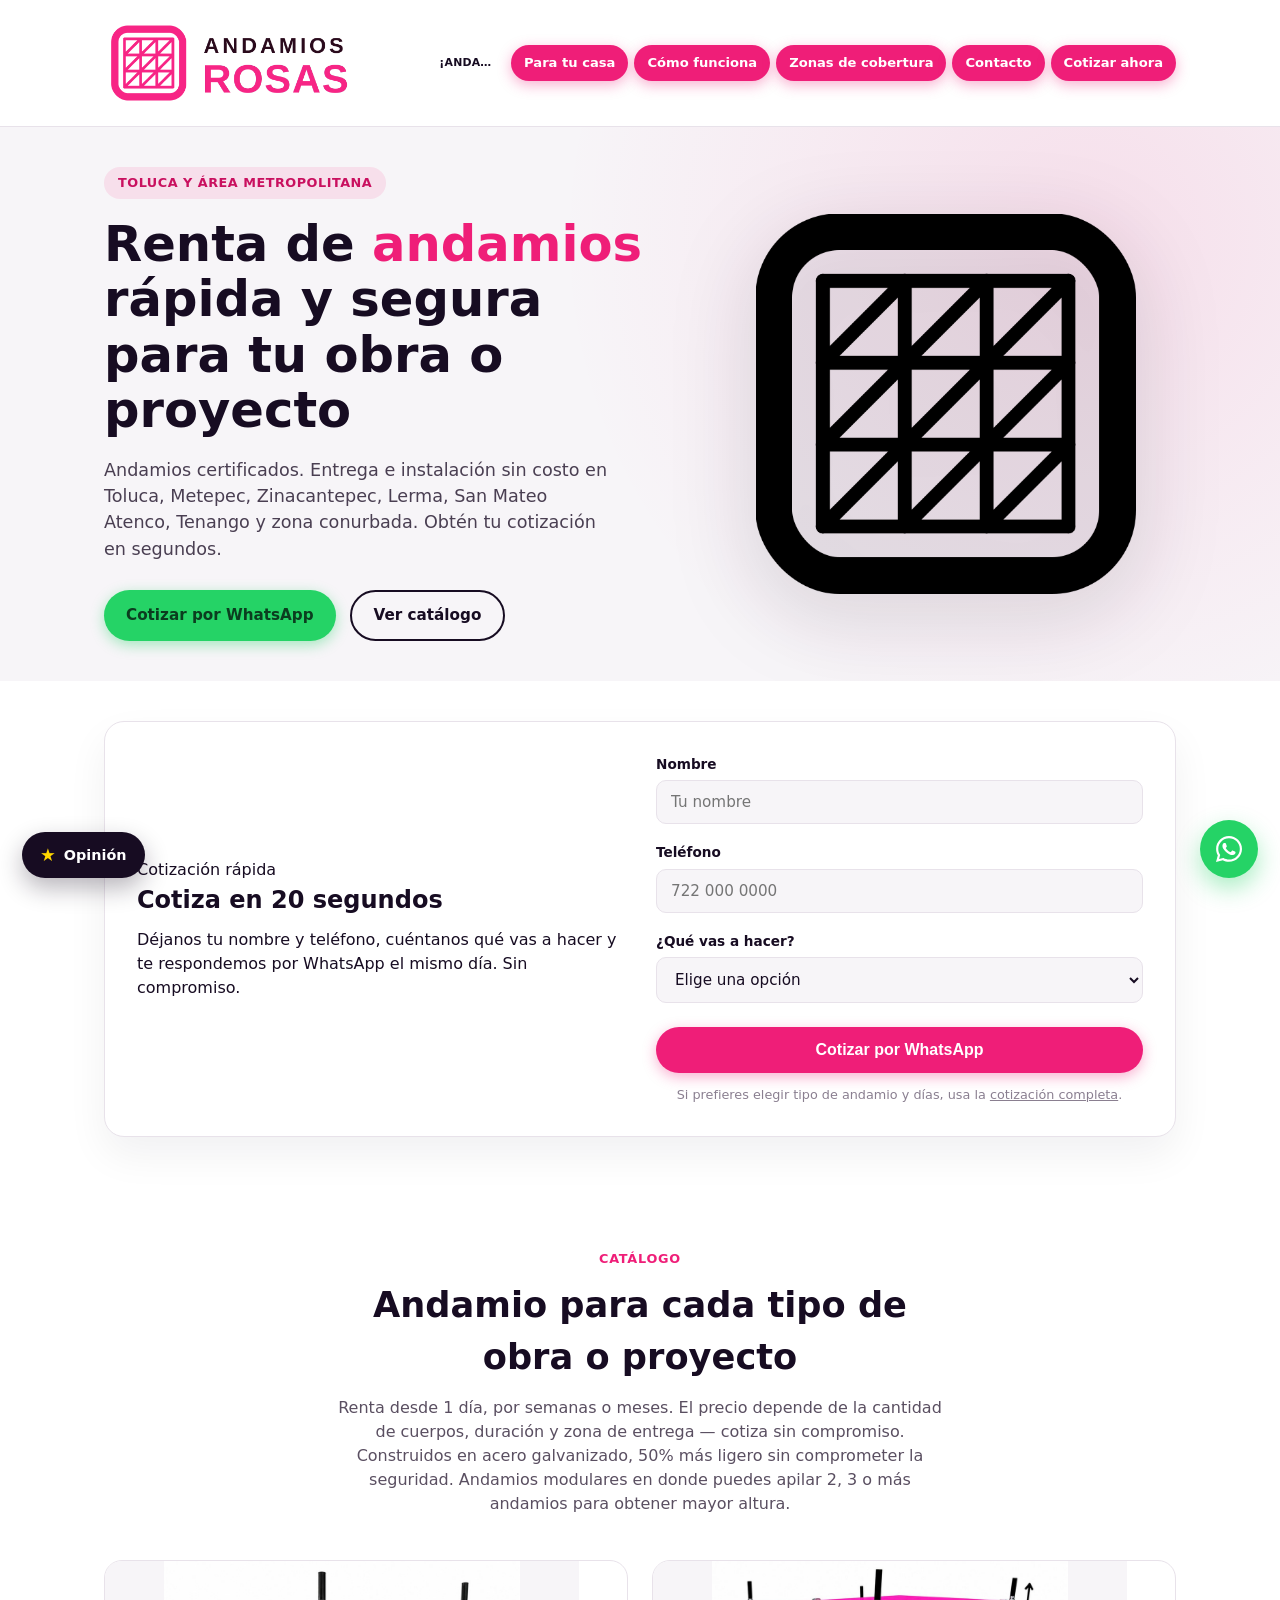
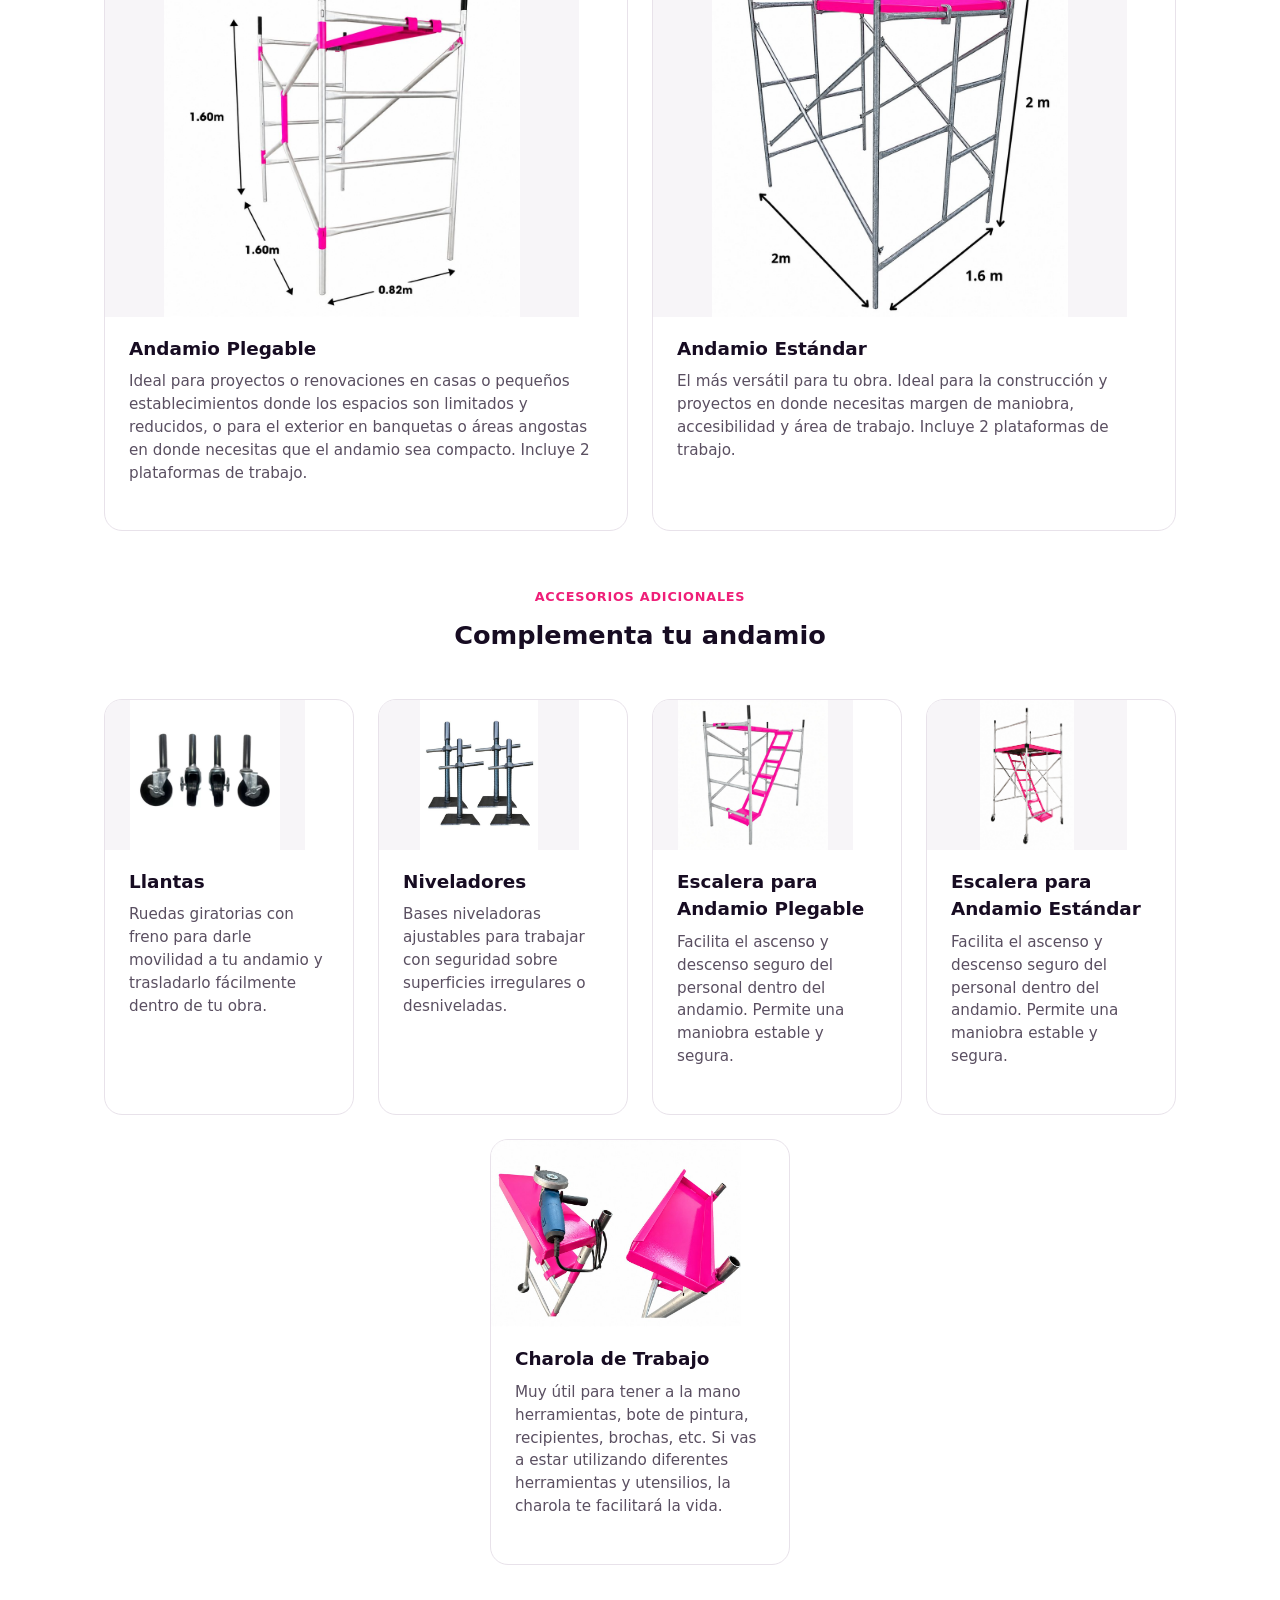
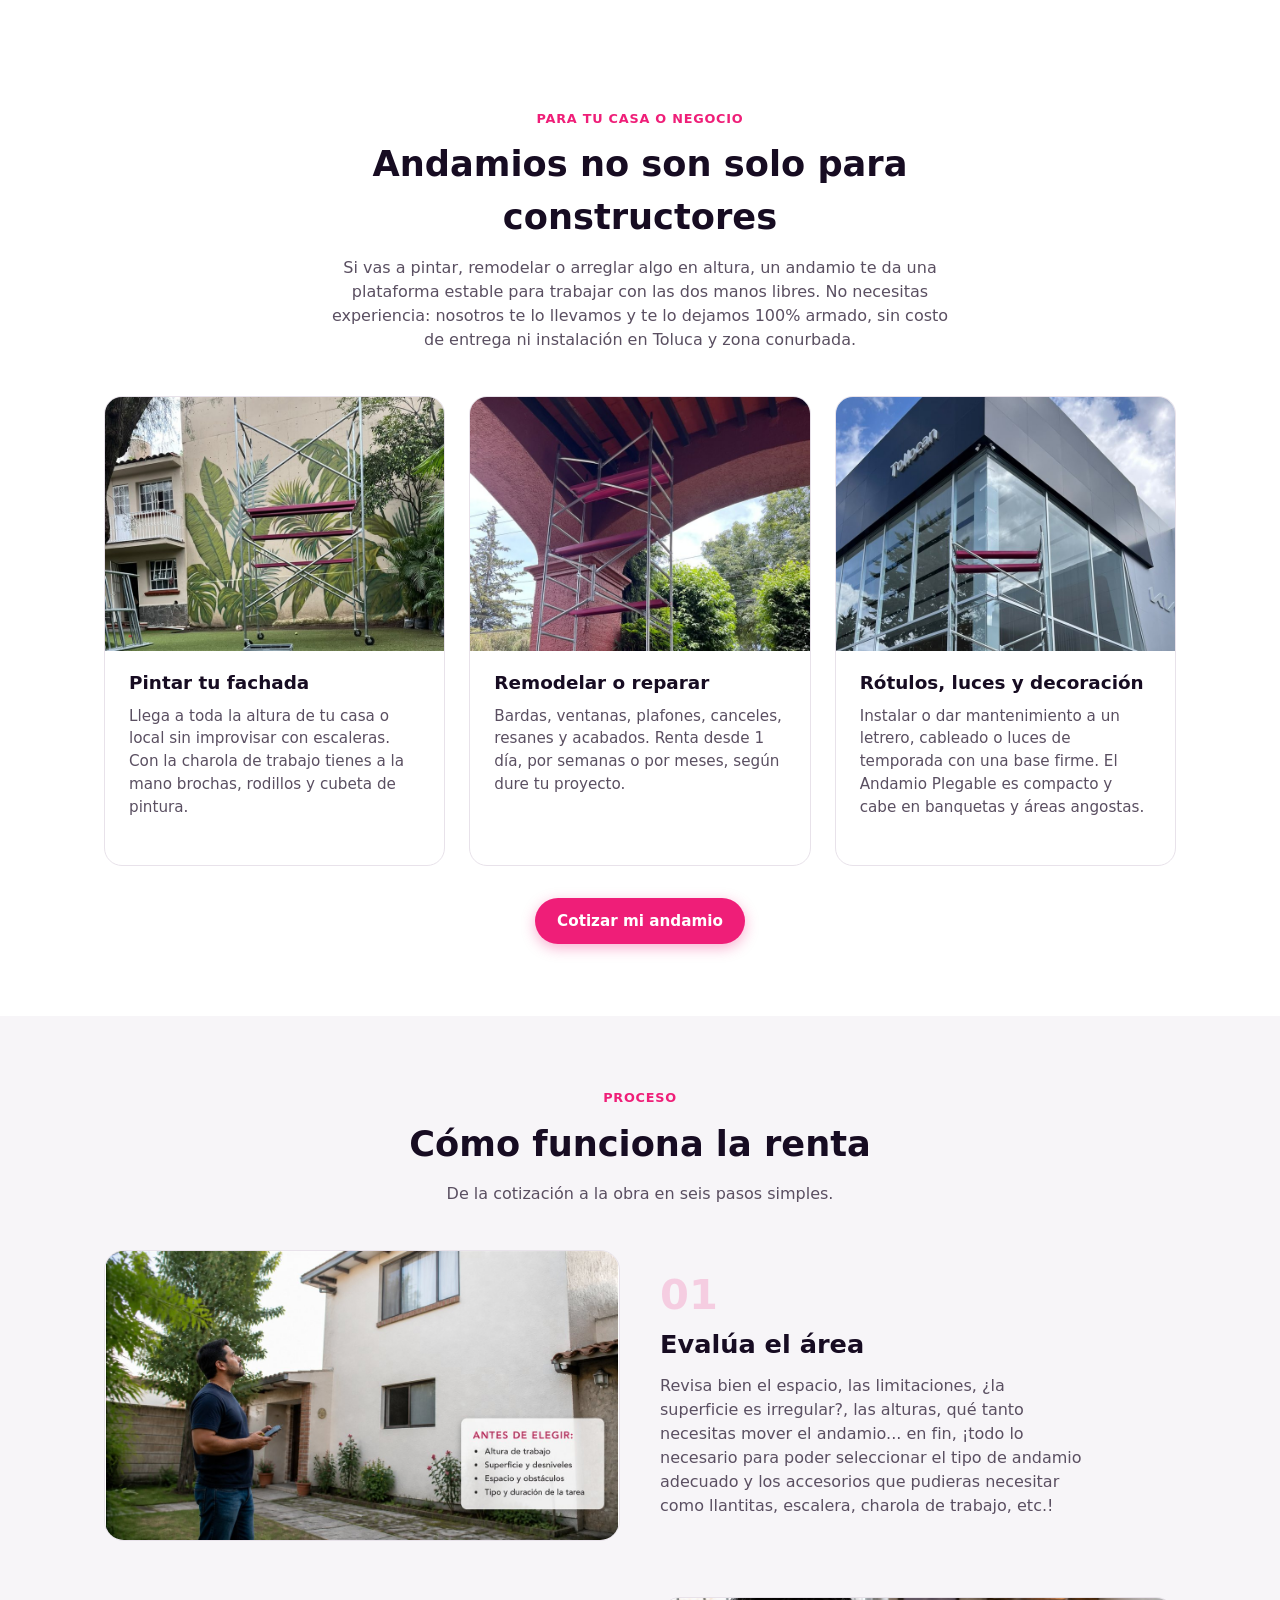
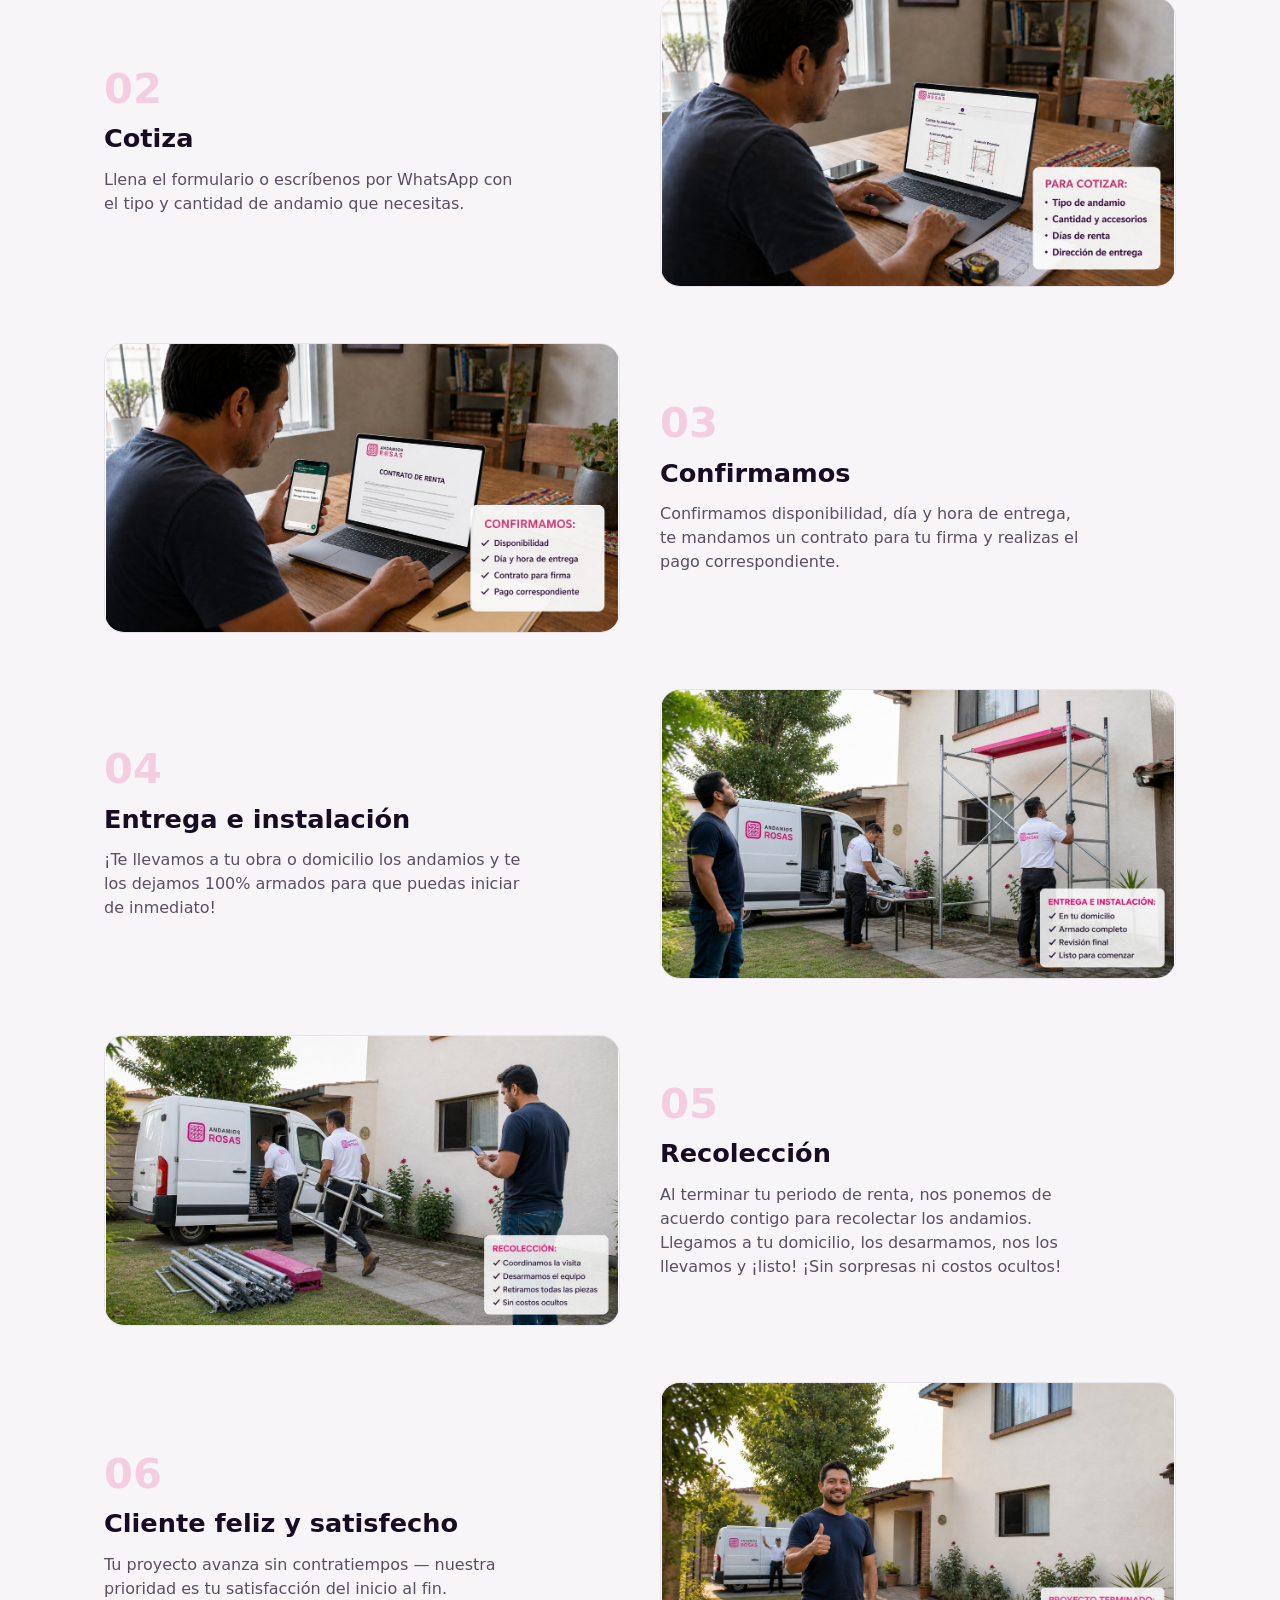
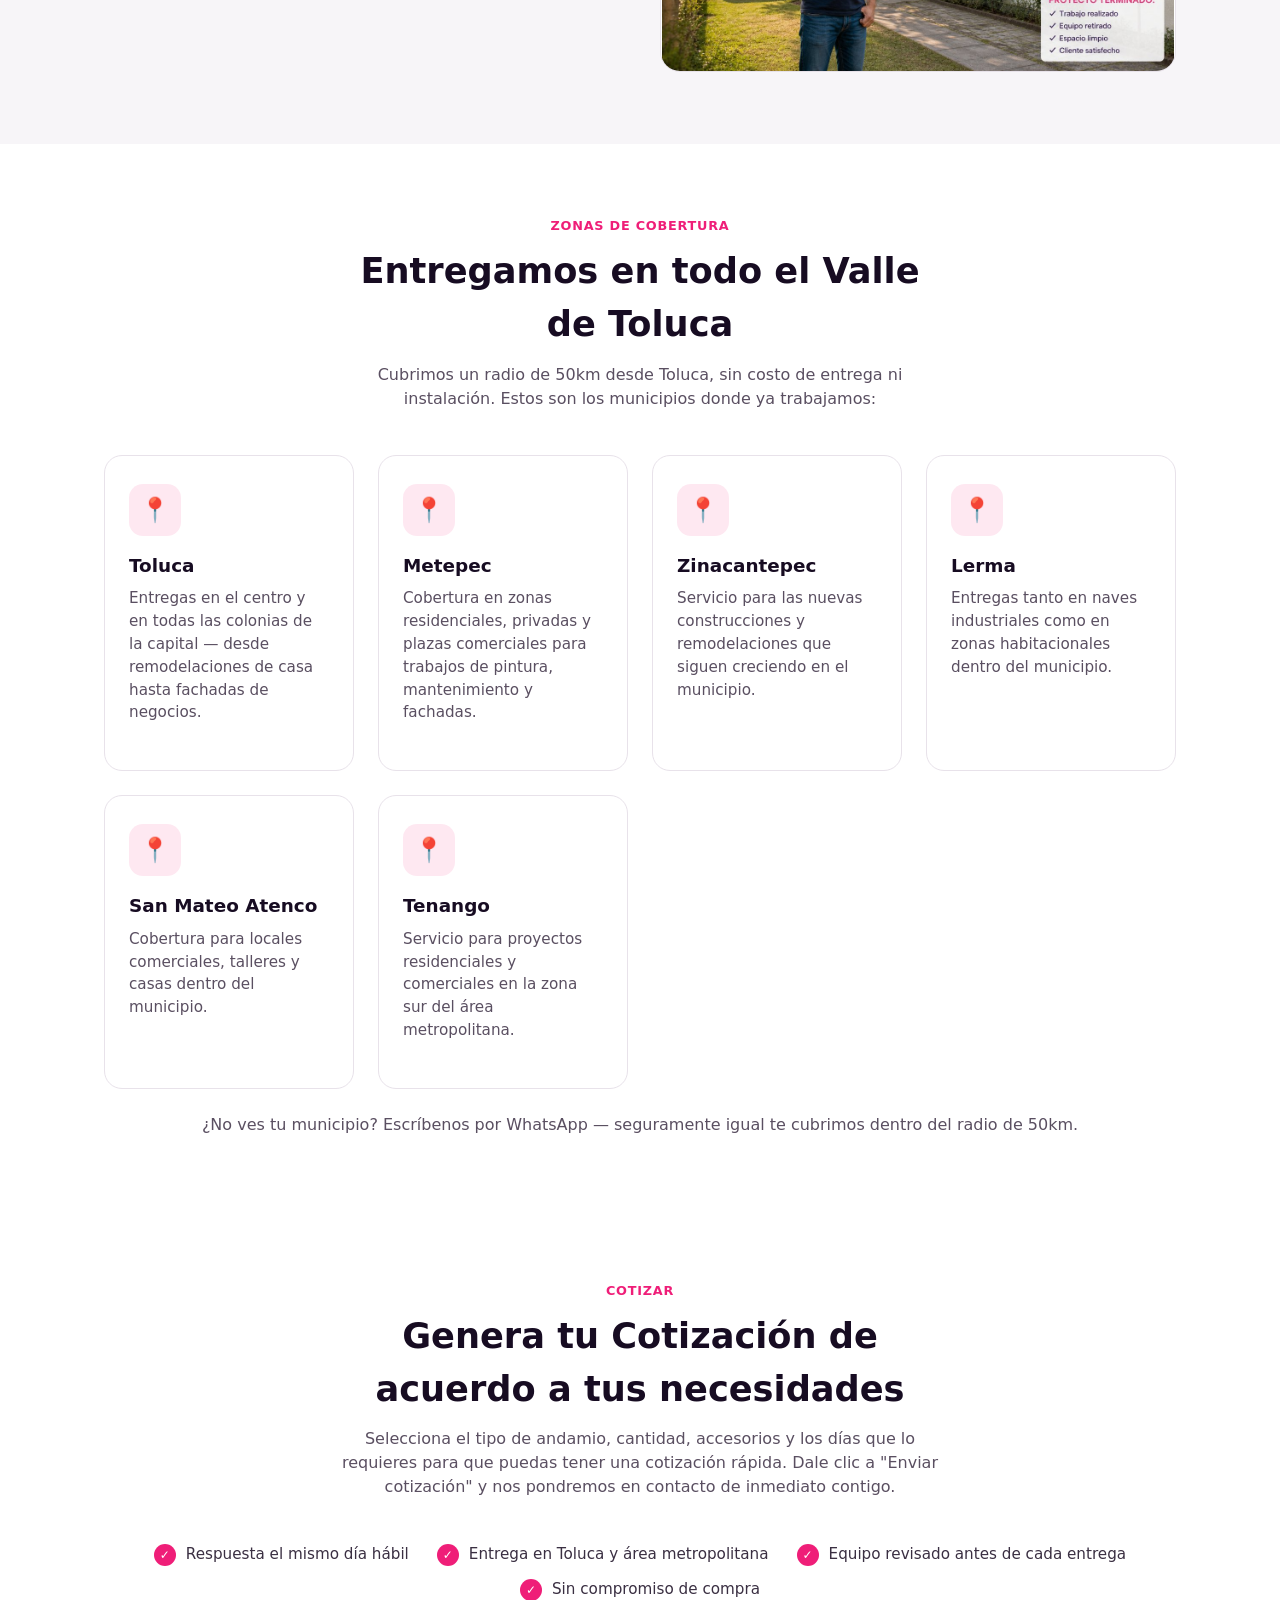
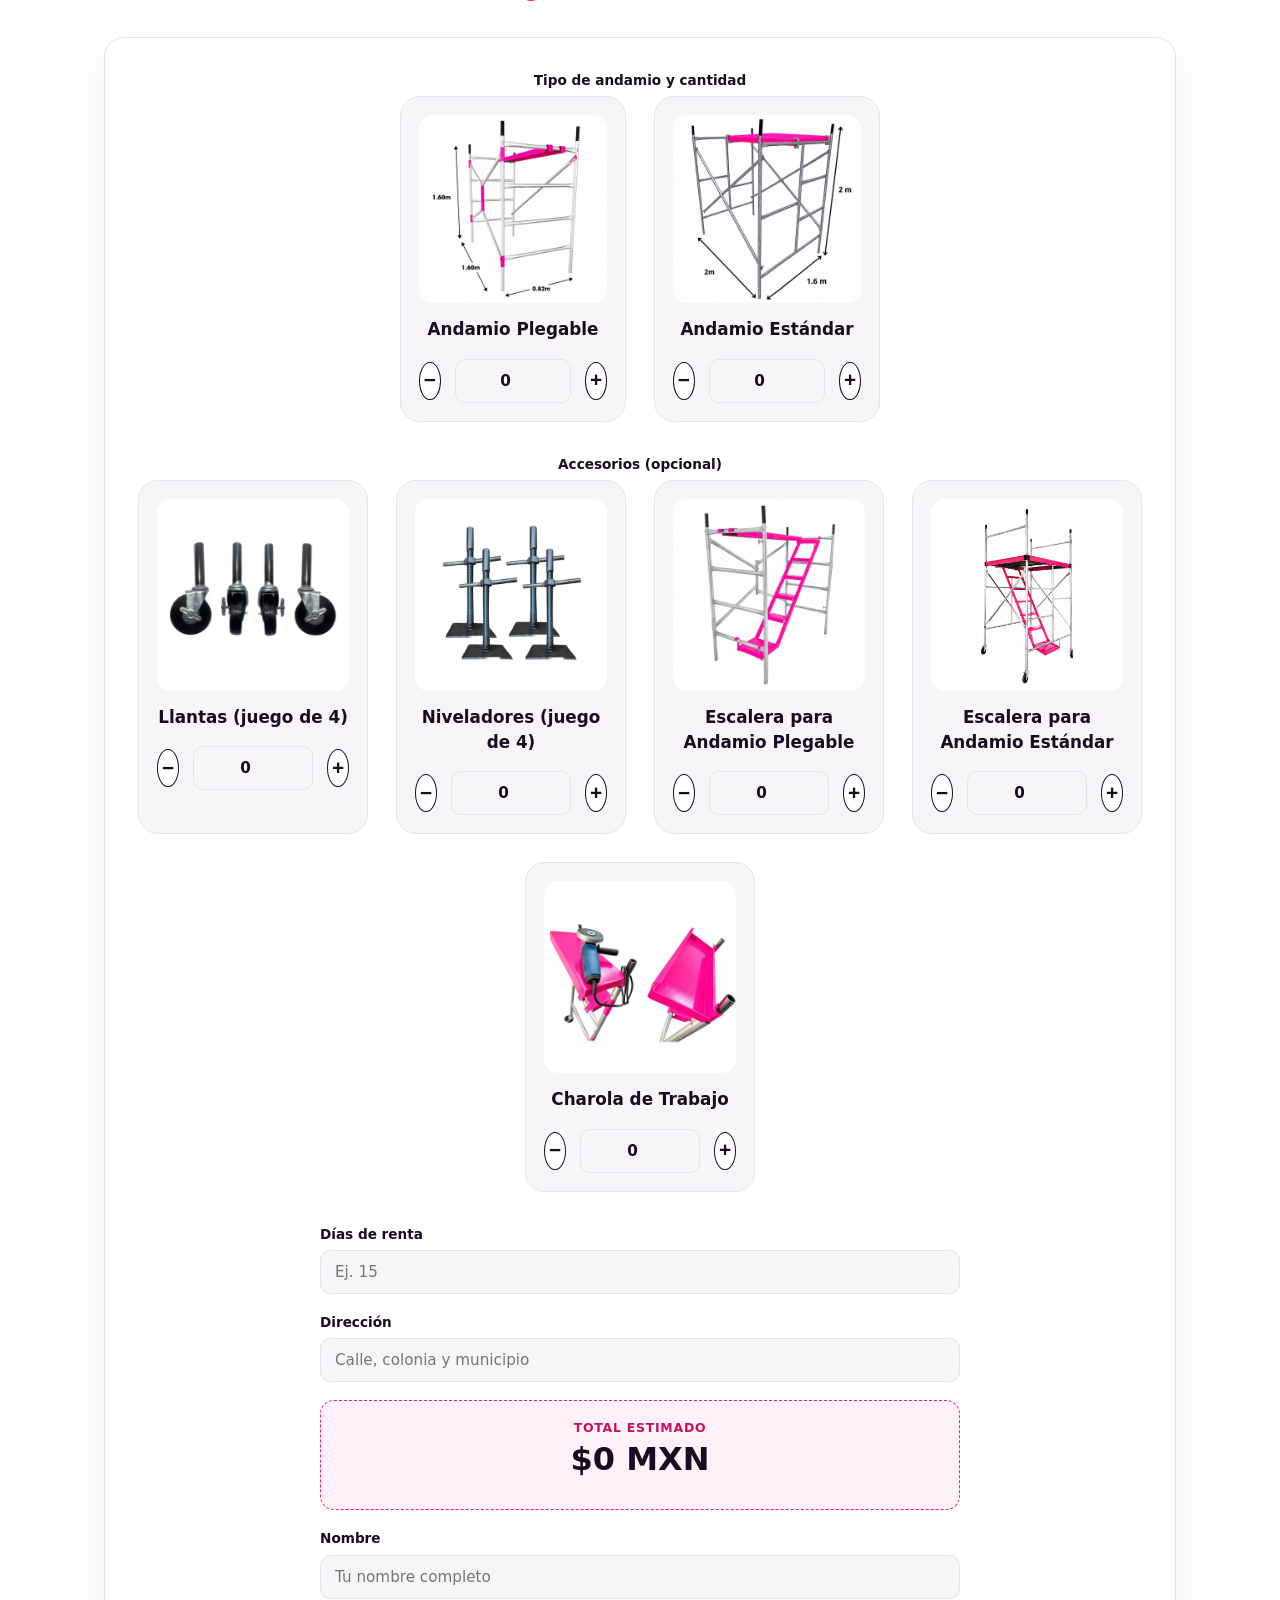
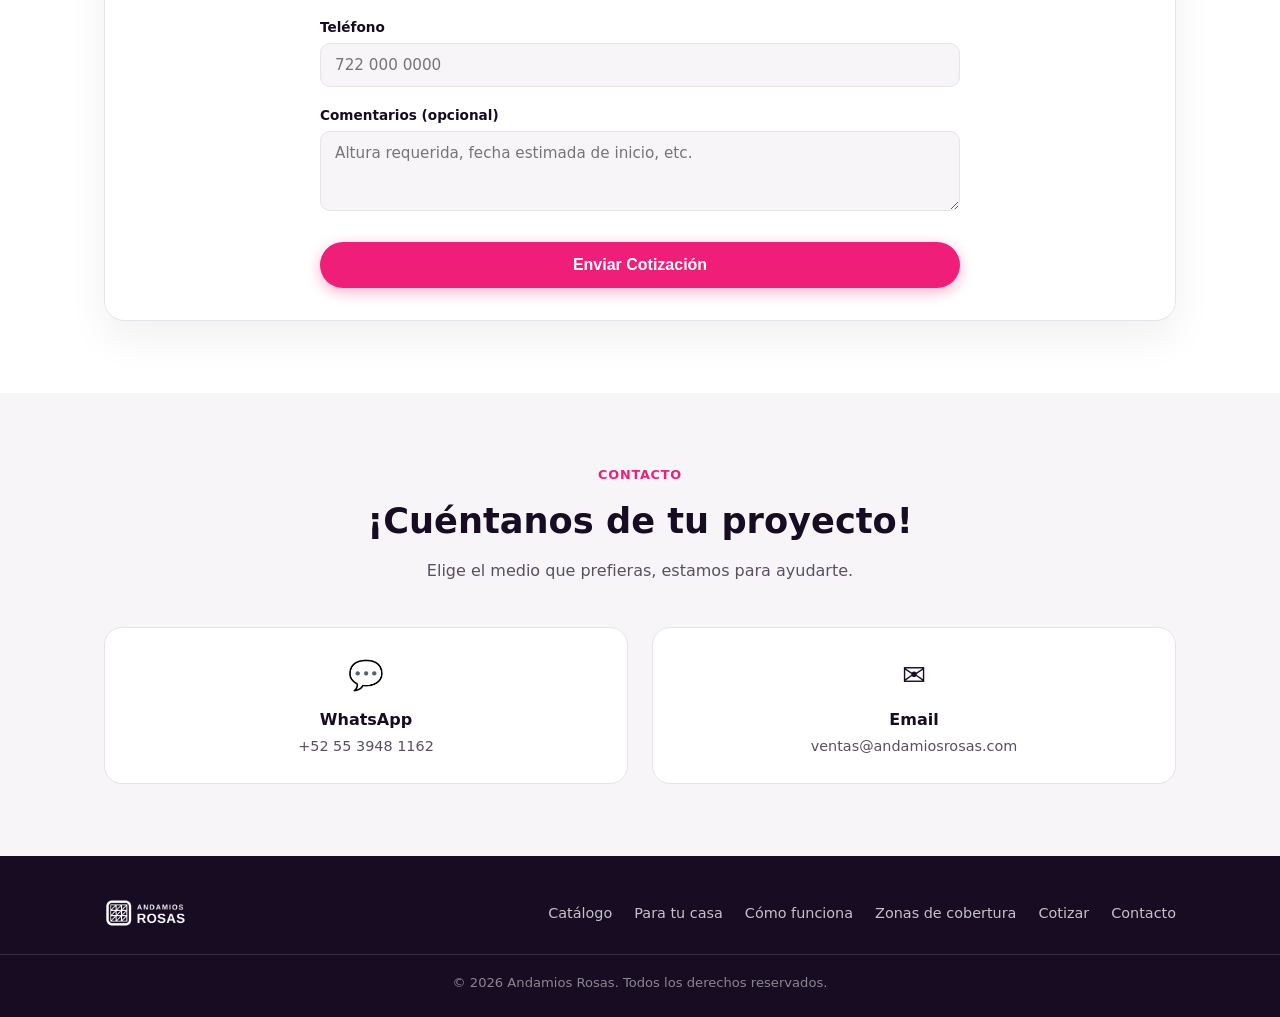
==== commit fae7757a: "Site: remove the starting-price line from the hero Co-Authored-By: Claude Sonnet 5.5 <noreply@anthro" ====
--- a/sitio-web/index.html
+++ b/sitio-web/index.html
@@ -82,7 +82,6 @@
         <span class="hero-tag">Toluca y área metropolitana</span>
         <h1>Renta de <span>andamios</span> rápida y segura para tu obra o proyecto</h1>
         <p>Andamios certificados. Entrega e instalación sin costo en Toluca, Metepec, Zinacantepec, Lerma, San Mateo Atenco, Tenango y zona conurbada. Obtén tu cotización en segundos.</p>
-        <p class="hero-price"><strong>Desde $110 por andamio al día</strong> en rentas de 5 días o más. Entrega e instalación gratis.</p>
         <div class="hero-actions">
           <a href="https://wa.me/525539481162?text=Hola%2C%20quiero%20cotizar%20la%20renta%20de%20un%20andamio" class="btn btn-wa" target="_blank" rel="noopener" onclick="gtag_report_conversion();">Cotizar por WhatsApp</a>
           <a href="#catalogo" class="btn btn-outline">Ver catálogo</a>
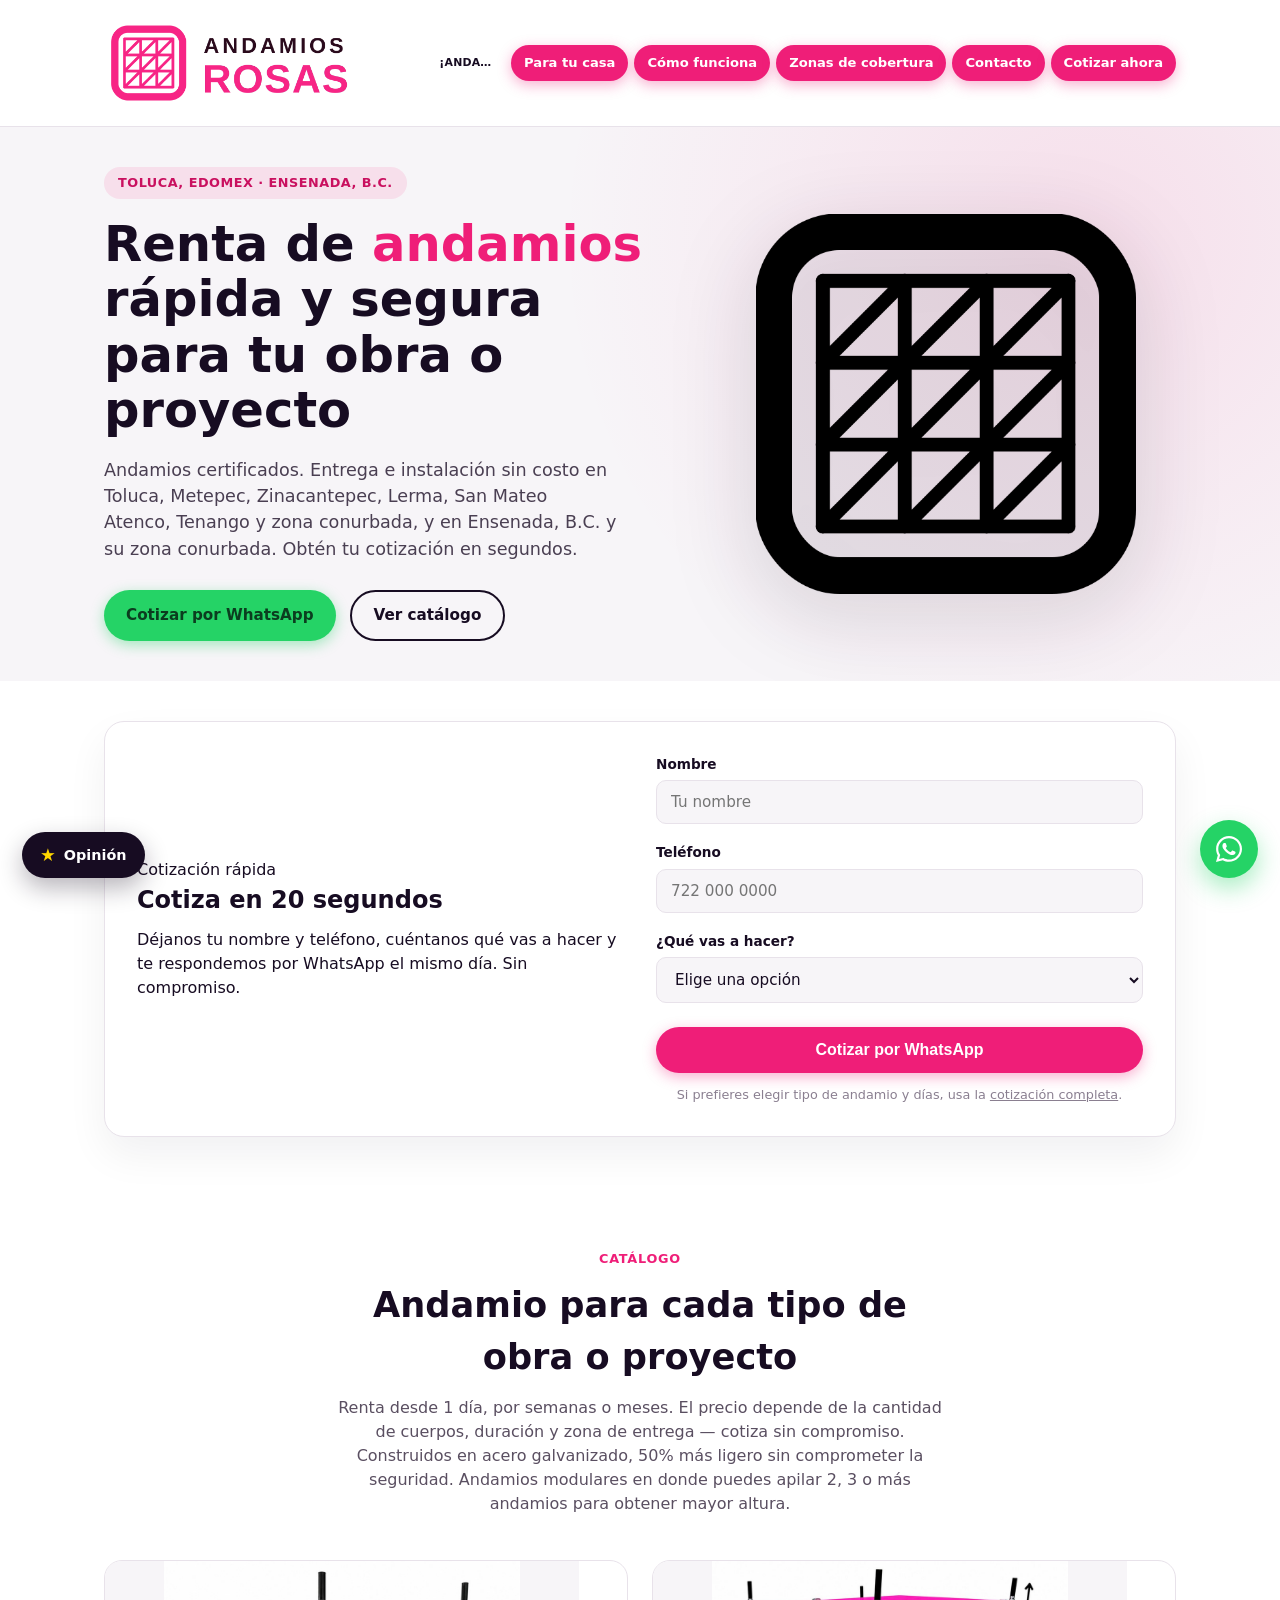
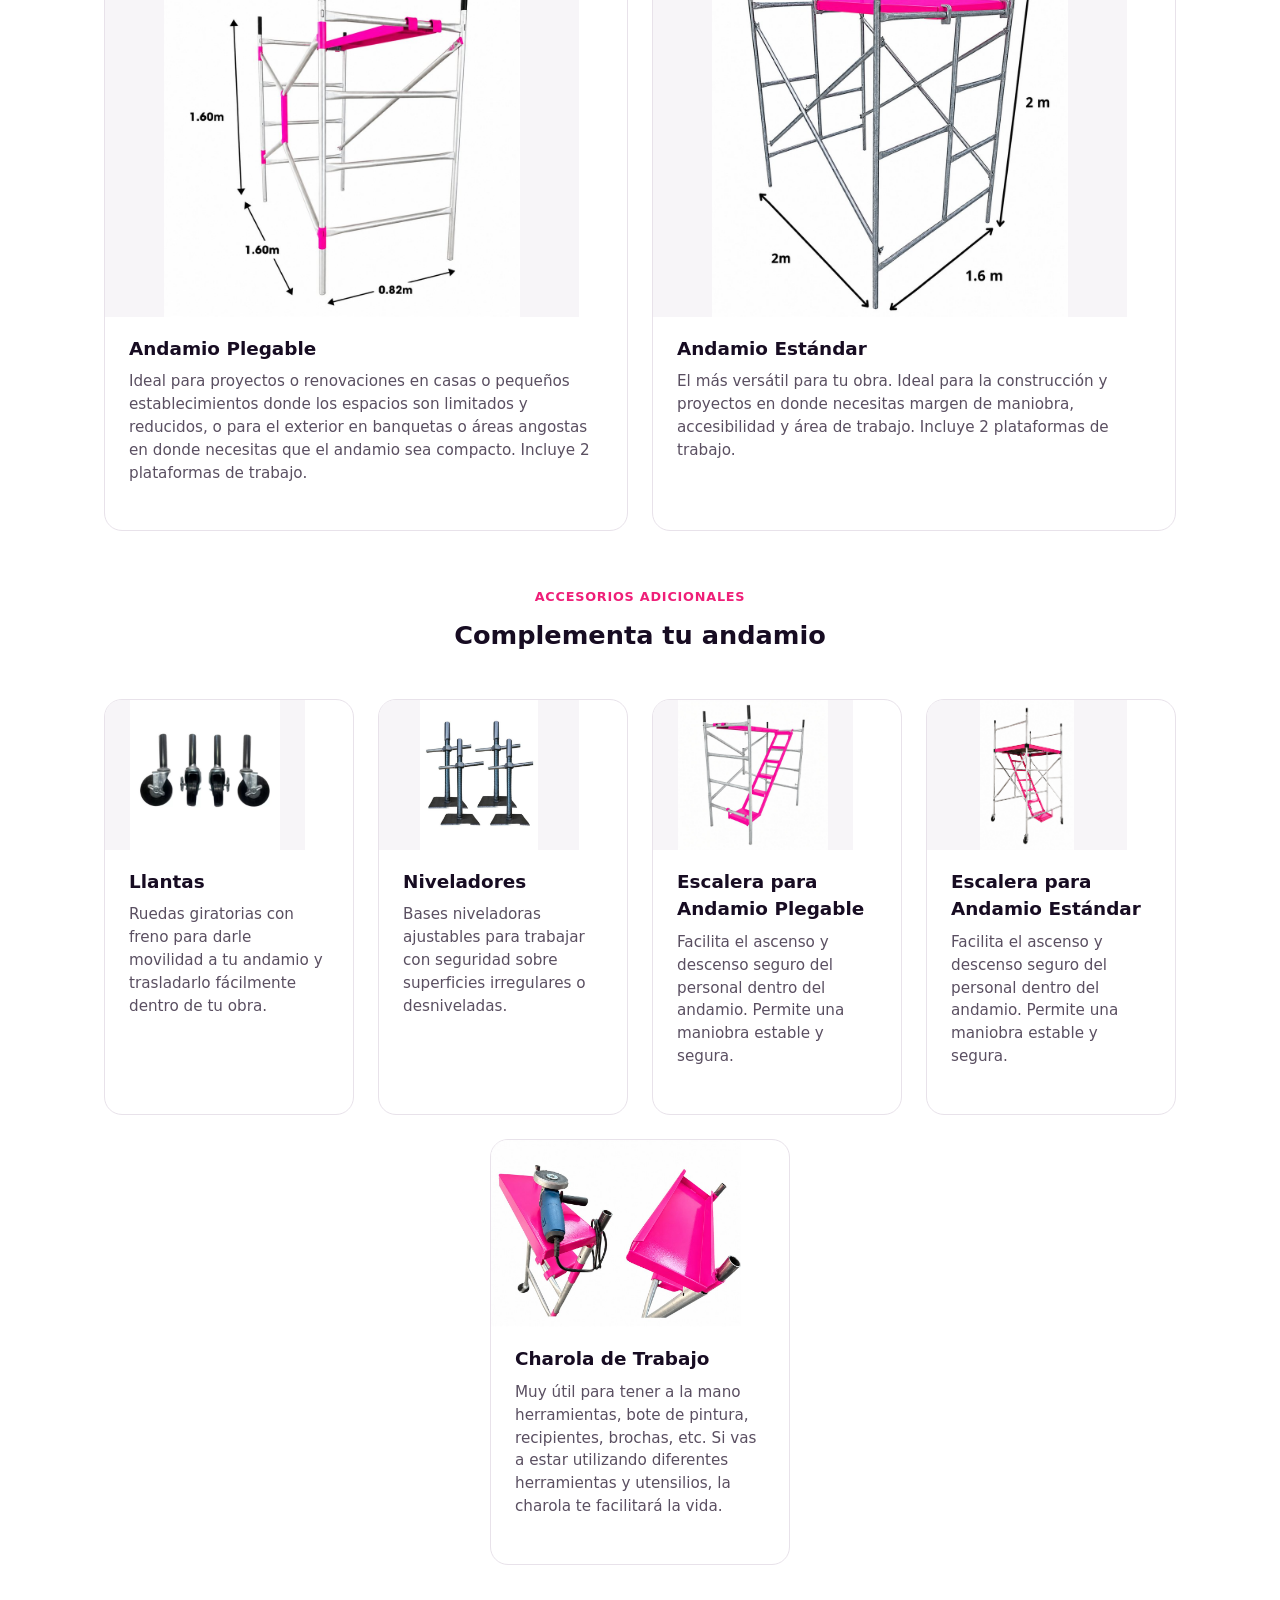
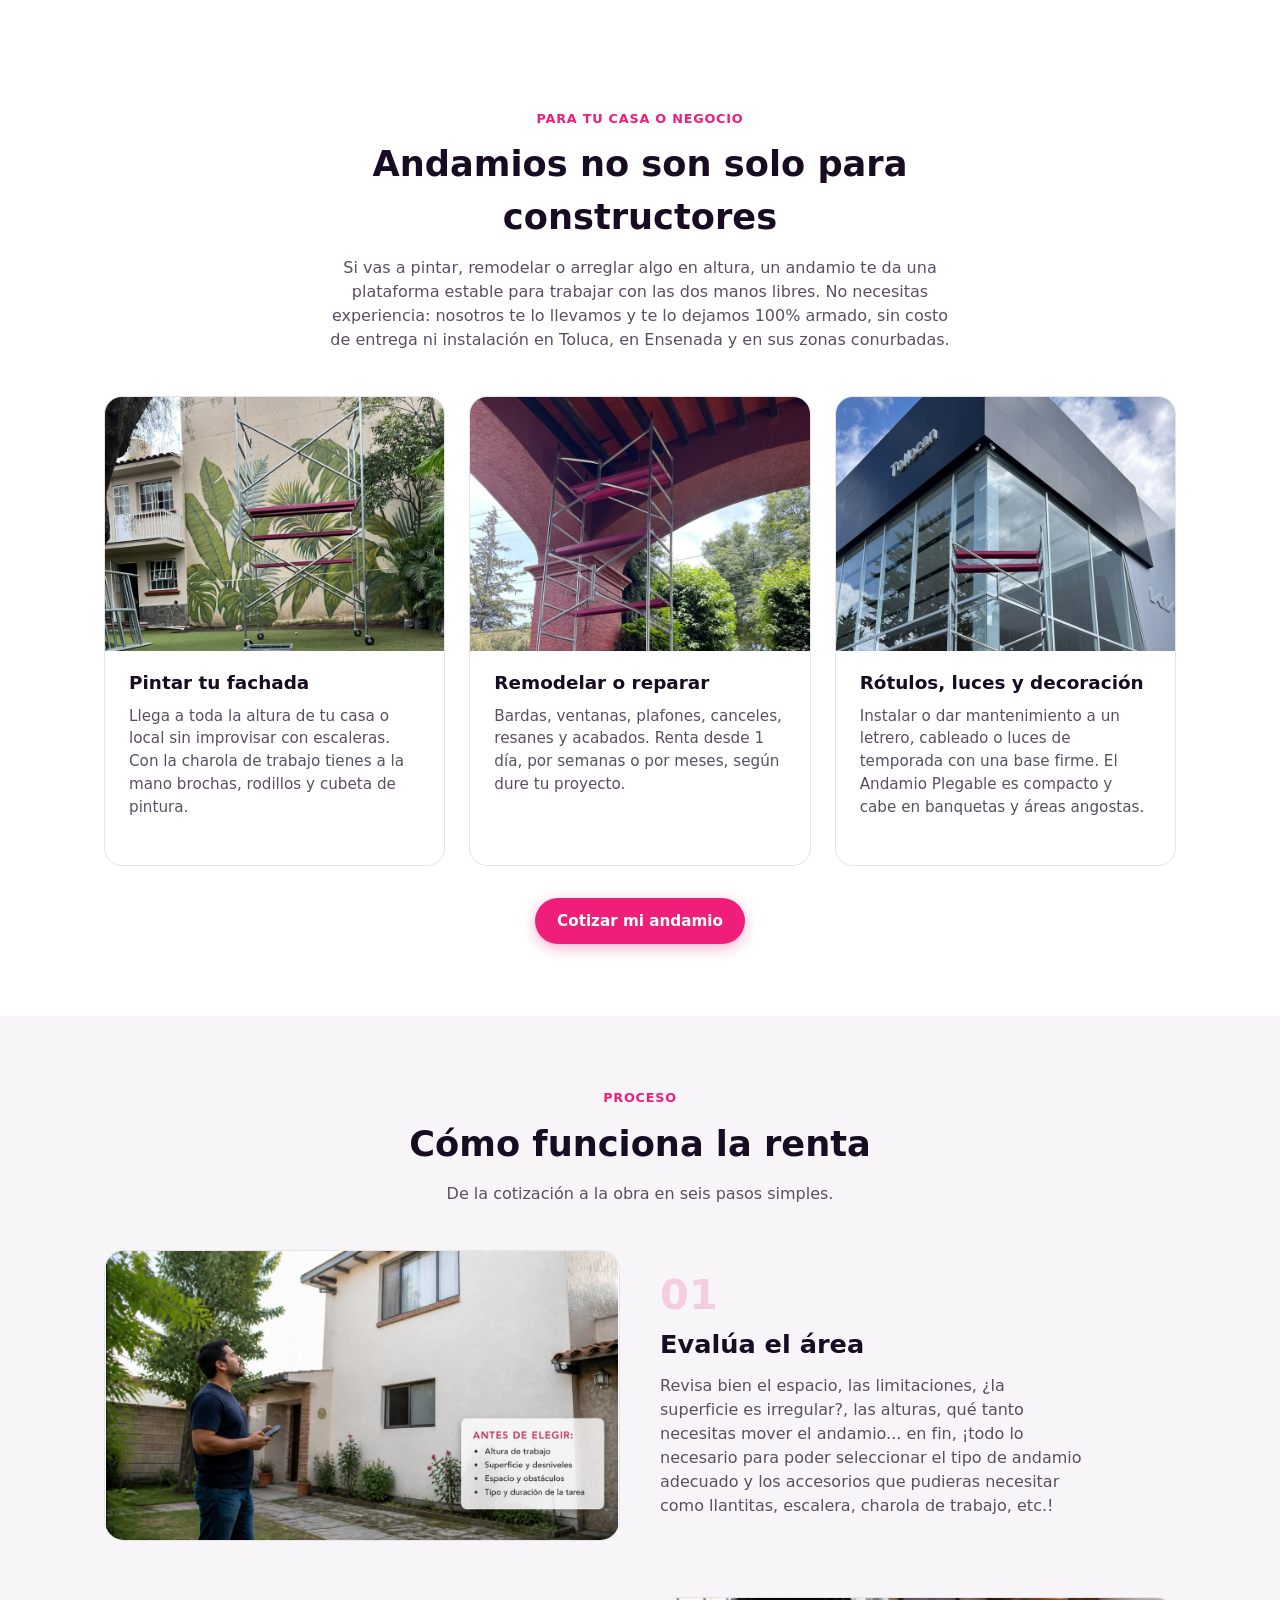
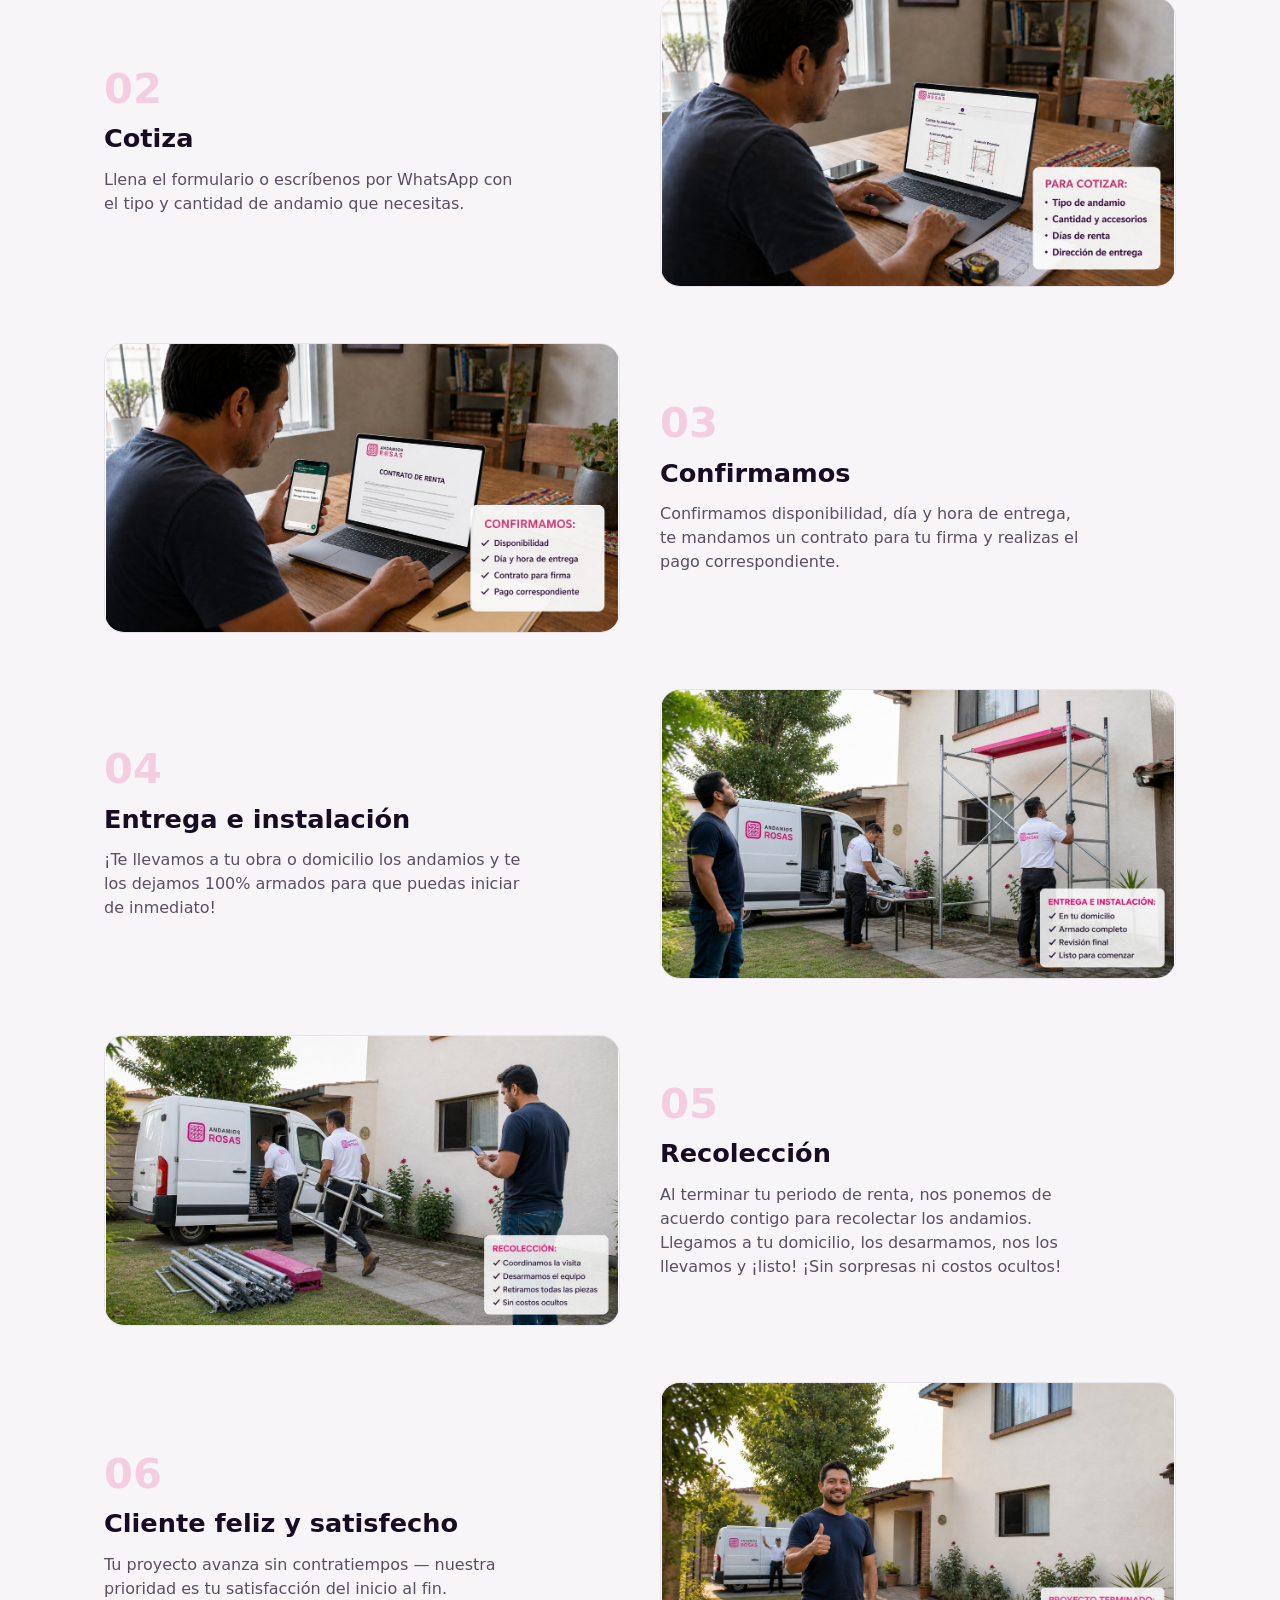
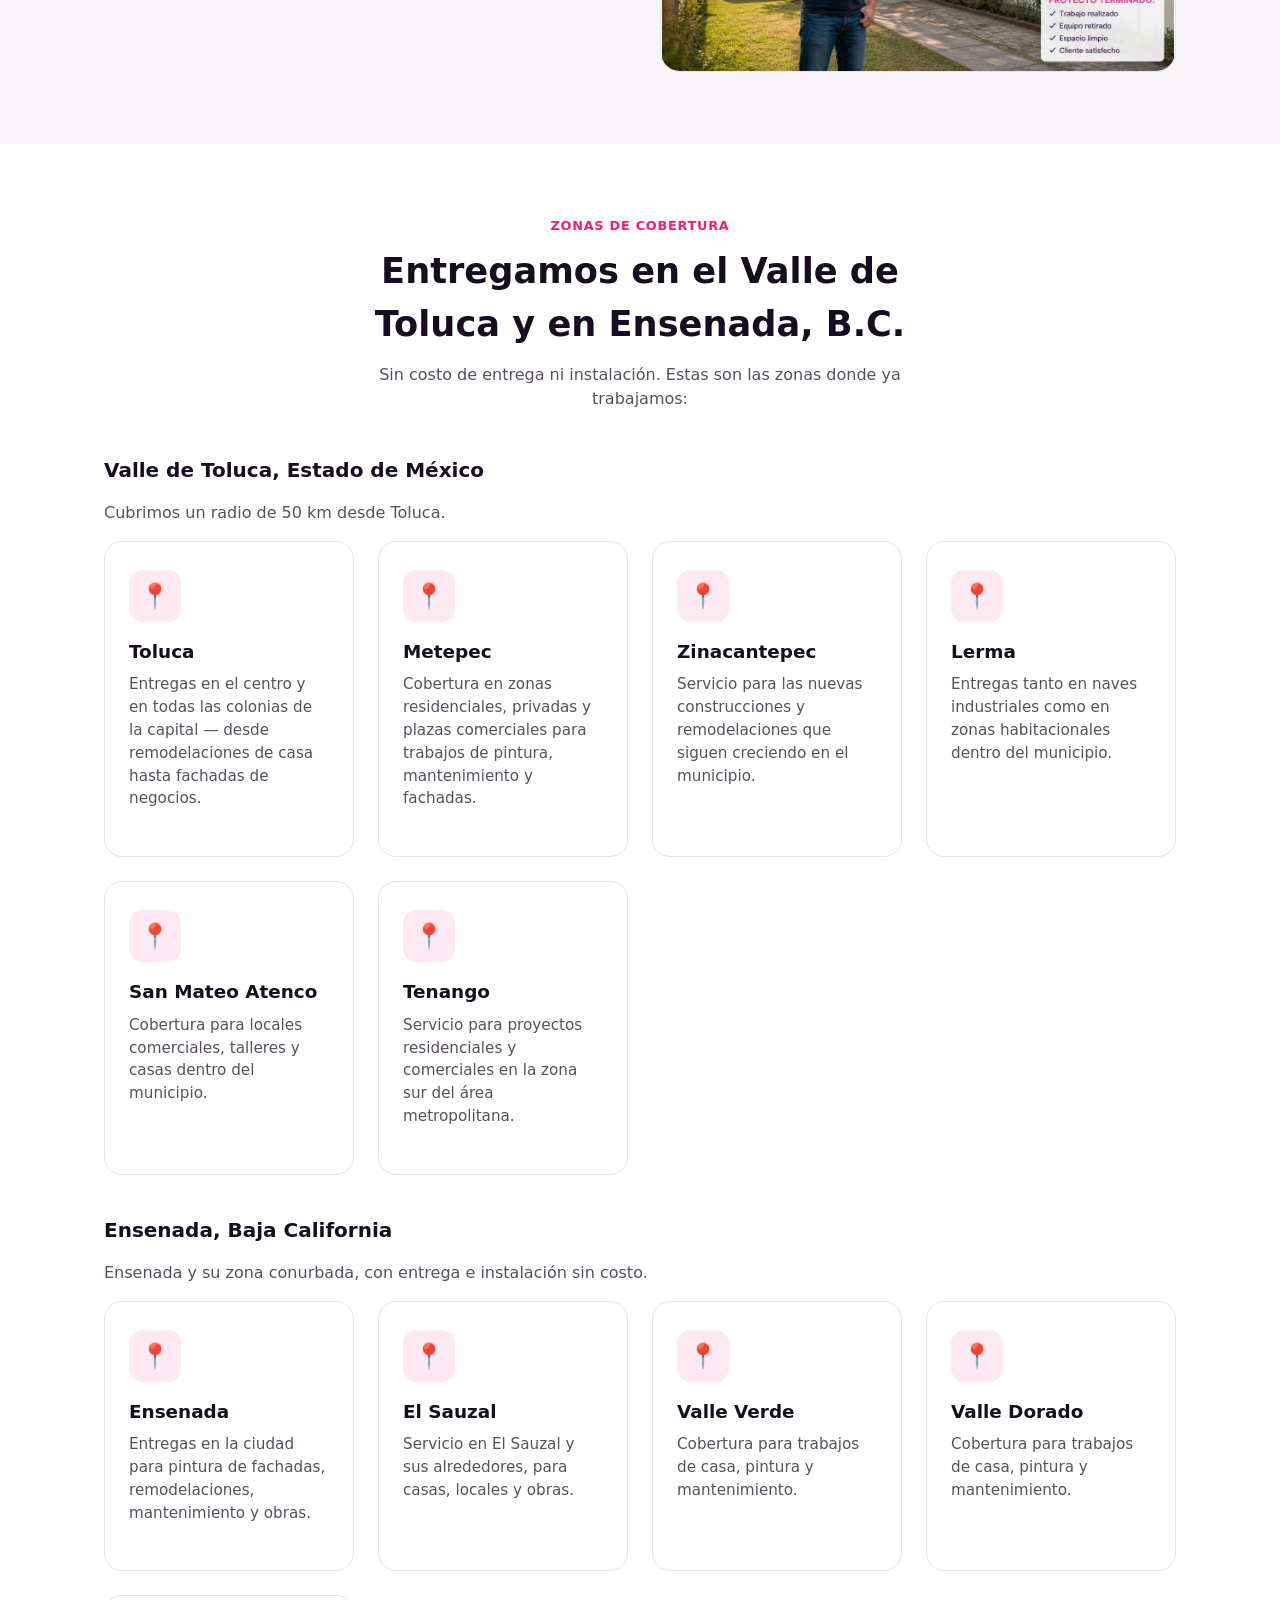
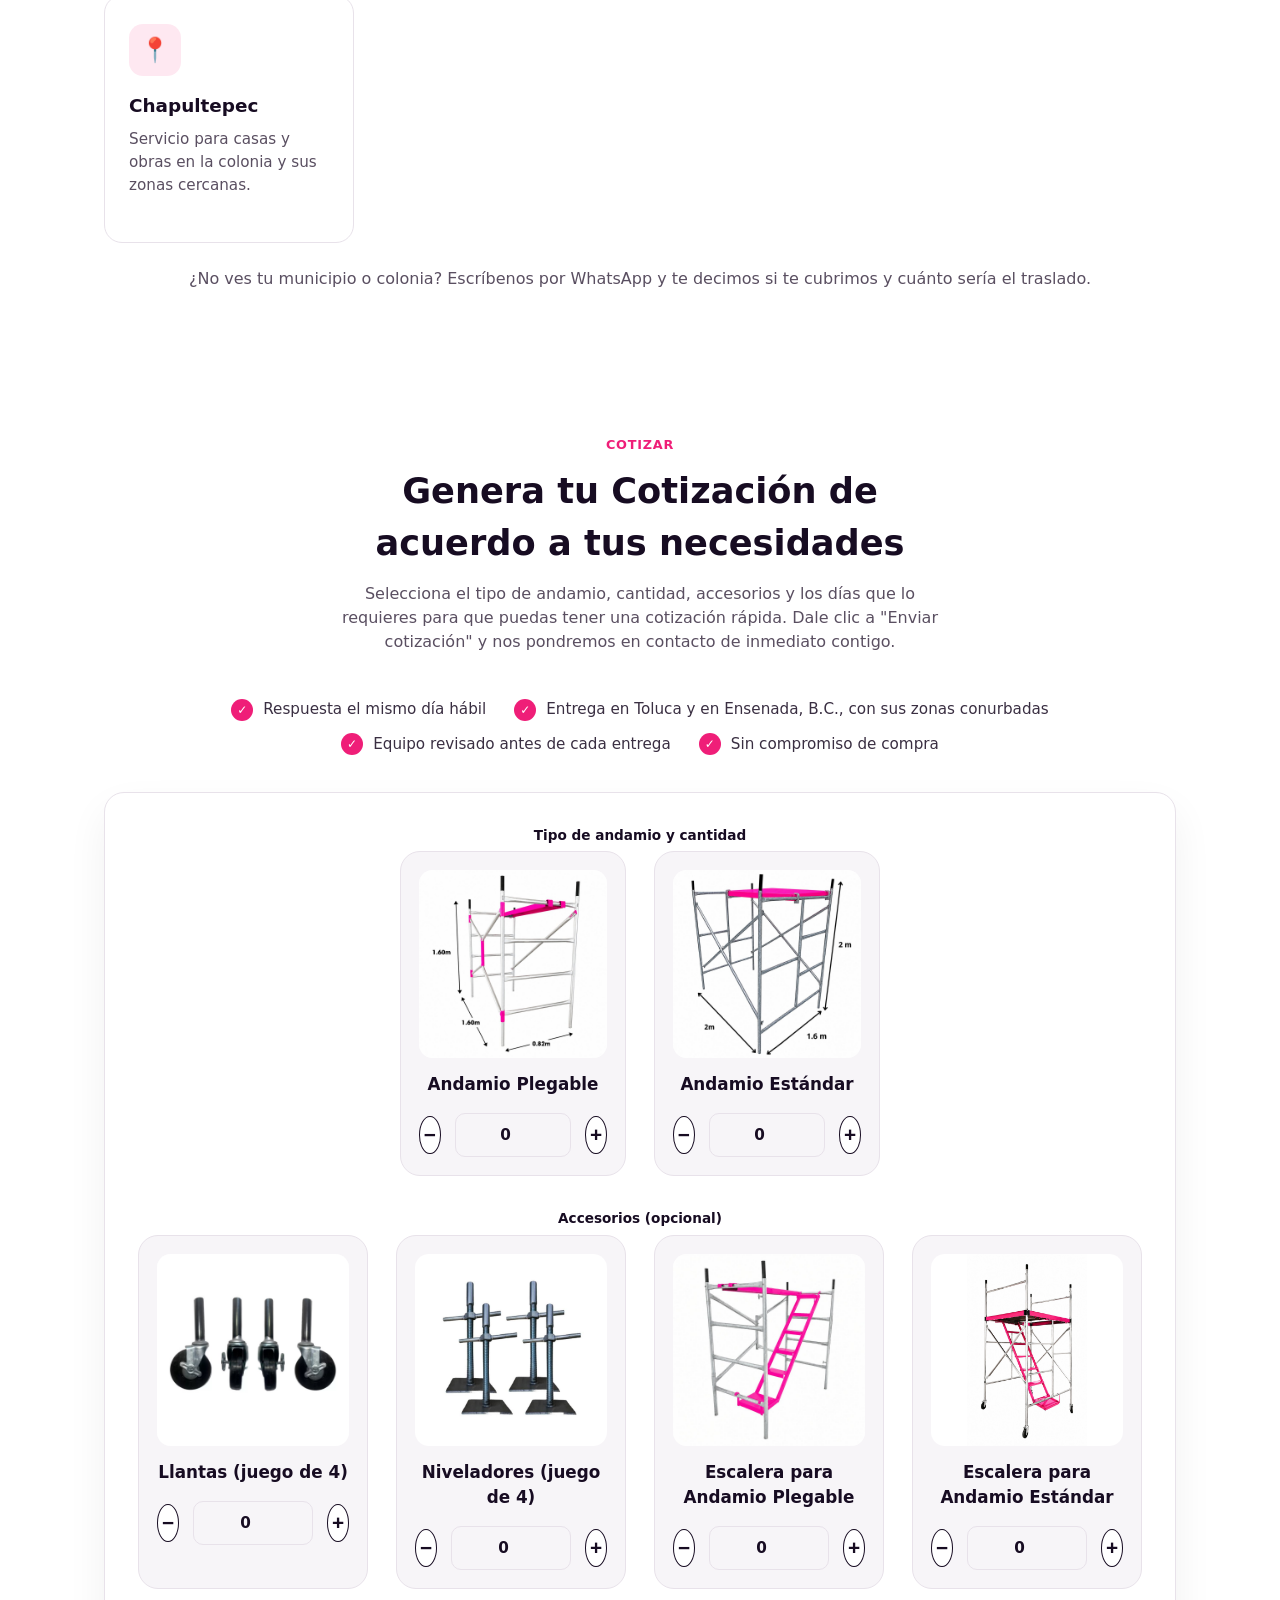
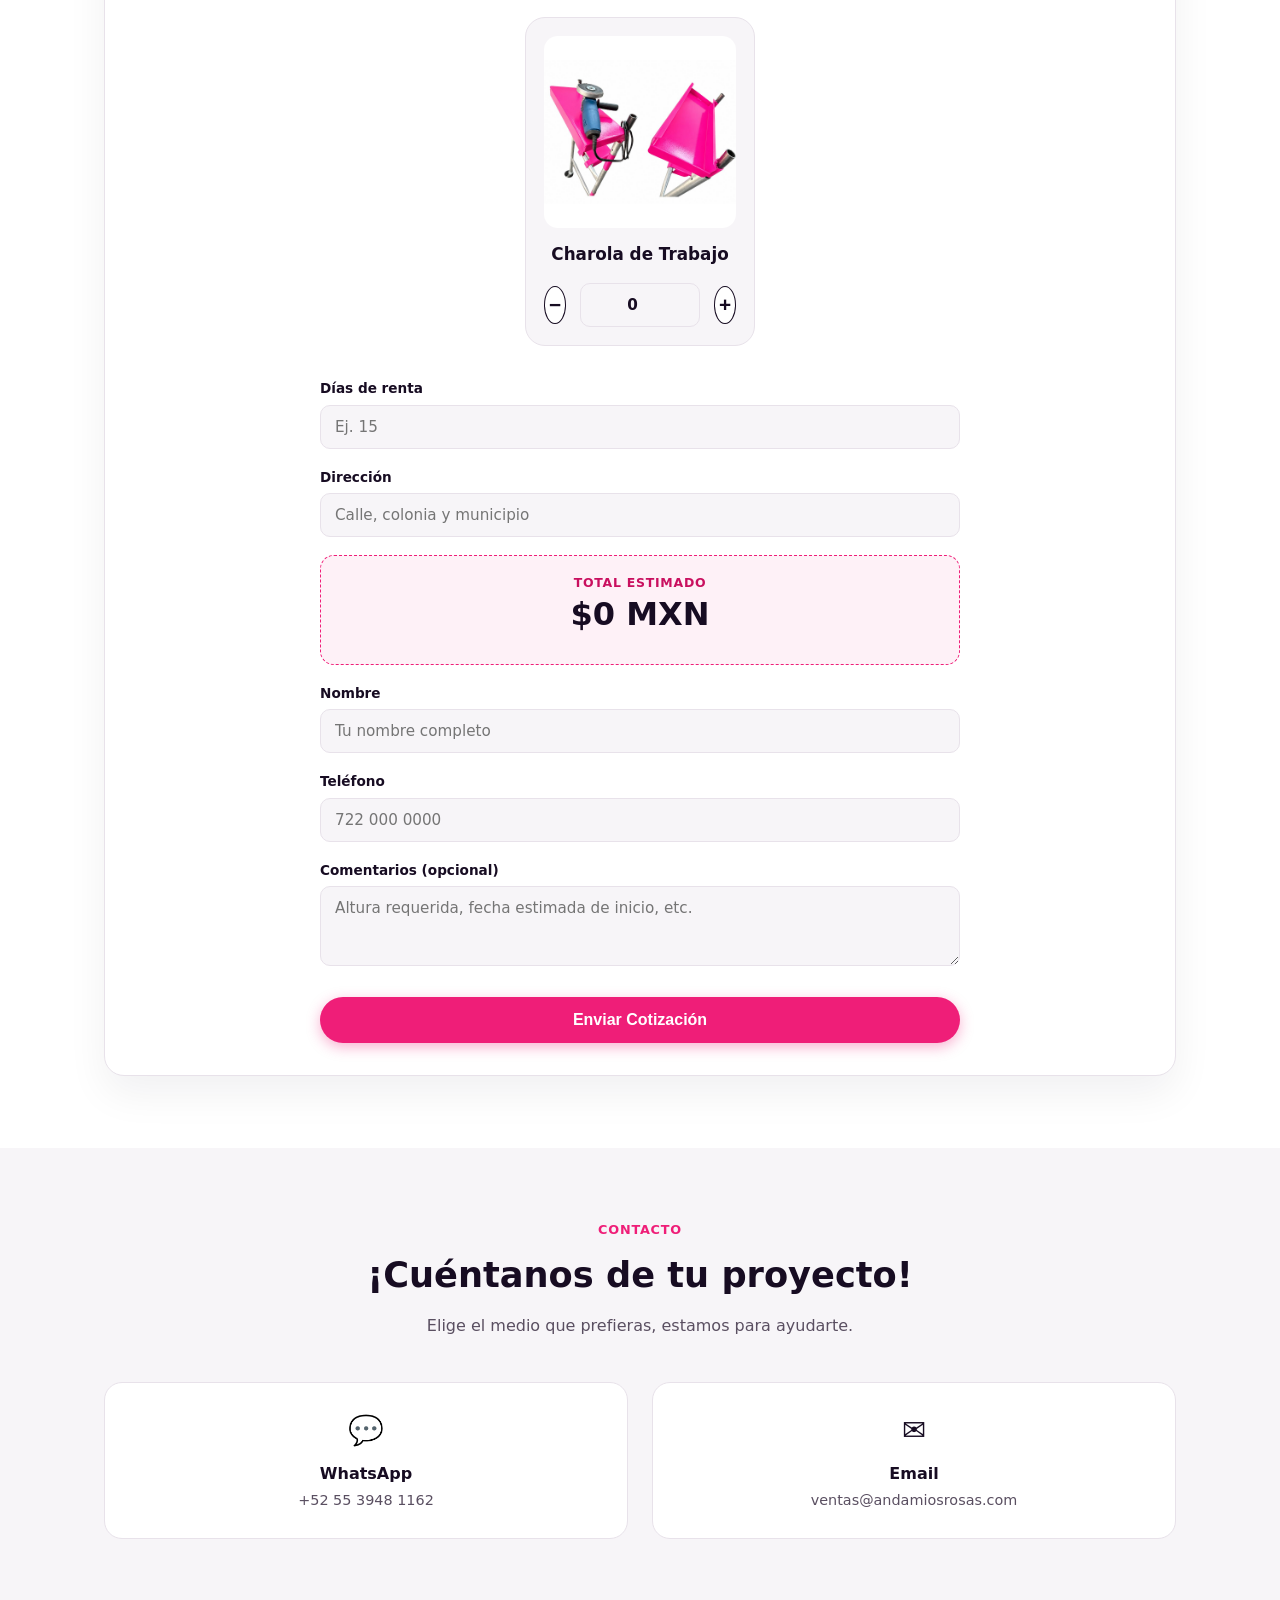
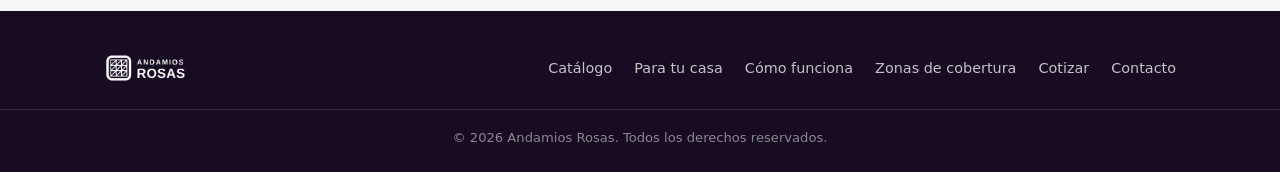
==== commit 23e057ef: "Site: now serving Ensenada, B.C. and its conurbated zone alongside Toluca - Title, meta description " ====
--- a/sitio-web/index.html
+++ b/sitio-web/index.html
@@ -29,8 +29,8 @@
 </script>
 <meta charset="UTF-8">
 <meta name="viewport" content="width=device-width, initial-scale=1.0">
-<title>Andamios Rosas — Renta de Andamios en Toluca, Metepec, Zinacantepec y Zona Metropolitana</title>
-<meta name="description" content="Renta de andamios en Toluca, Metepec, Zinacantepec, Lerma, San Mateo Atenco y Tenango. Entrega e instalación sin costo. Cotiza al instante por WhatsApp.">
+<title>Andamios Rosas — Renta de Andamios en Toluca y Ensenada, B.C.</title>
+<meta name="description" content="Renta de andamios en Toluca, Metepec, Zinacantepec, Lerma y Ensenada, B.C. (El Sauzal, Valle Verde, Valle Dorado, Chapultepec). Entrega e instalación sin costo. Cotiza al instante por WhatsApp.">
 <link rel="icon" type="image/png" href="assets/favicon.png">
 <link rel="apple-touch-icon" href="assets/favicon.png">
 <link rel="stylesheet" href="style.css?v=37">
@@ -44,14 +44,19 @@
   "telephone": "+52 55 3948 1162",
   "email": "ventas@andamiosrosas.com",
   "priceRange": "$$",
-  "description": "Renta de andamios tubulares y plegables con entrega e instalación sin costo en Toluca y municipios conurbados.",
+  "description": "Renta de andamios tubulares y plegables con entrega e instalación sin costo en Toluca y municipios conurbados, y en Ensenada, Baja California y su zona conurbada.",
   "areaServed": [
     { "@type": "City", "name": "Toluca" },
     { "@type": "City", "name": "Metepec" },
     { "@type": "City", "name": "Zinacantepec" },
     { "@type": "City", "name": "Lerma" },
     { "@type": "City", "name": "San Mateo Atenco" },
-    { "@type": "City", "name": "Tenango de Arista" }
+    { "@type": "City", "name": "Tenango de Arista" },
+    { "@type": "City", "name": "Ensenada" },
+    { "@type": "City", "name": "El Sauzal" },
+    { "@type": "City", "name": "Valle Verde" },
+    { "@type": "City", "name": "Valle Dorado" },
+    { "@type": "City", "name": "Chapultepec" }
   ]
 }
 </script>
@@ -79,9 +84,9 @@
   <section class="hero">
     <div class="container">
       <div>
-        <span class="hero-tag">Toluca y área metropolitana</span>
+        <span class="hero-tag">Toluca, Edomex · Ensenada, B.C.</span>
         <h1>Renta de <span>andamios</span> rápida y segura para tu obra o proyecto</h1>
-        <p>Andamios certificados. Entrega e instalación sin costo en Toluca, Metepec, Zinacantepec, Lerma, San Mateo Atenco, Tenango y zona conurbada. Obtén tu cotización en segundos.</p>
+        <p>Andamios certificados. Entrega e instalación sin costo en Toluca, Metepec, Zinacantepec, Lerma, San Mateo Atenco, Tenango y zona conurbada, y en Ensenada, B.C. y su zona conurbada. Obtén tu cotización en segundos.</p>
         <div class="hero-actions">
           <a href="https://wa.me/525539481162?text=Hola%2C%20quiero%20cotizar%20la%20renta%20de%20un%20andamio" class="btn btn-wa" target="_blank" rel="noopener" onclick="gtag_report_conversion();">Cotizar por WhatsApp</a>
           <a href="#catalogo" class="btn btn-outline">Ver catálogo</a>
@@ -199,7 +204,7 @@
       <div class="section-head">
         <div class="eyebrow">Para tu casa o negocio</div>
         <h2>Andamios no son solo para constructores</h2>
-        <p>Si vas a pintar, remodelar o arreglar algo en altura, un andamio te da una plataforma estable para trabajar con las dos manos libres. No necesitas experiencia: nosotros te lo llevamos y te lo dejamos 100% armado, sin costo de entrega ni instalación en Toluca y zona conurbada.</p>
+        <p>Si vas a pintar, remodelar o arreglar algo en altura, un andamio te da una plataforma estable para trabajar con las dos manos libres. No necesitas experiencia: nosotros te lo llevamos y te lo dejamos 100% armado, sin costo de entrega ni instalación en Toluca, en Ensenada y en sus zonas conurbadas.</p>
       </div>
       <div class="catalog-grid">
 
@@ -292,9 +297,11 @@
     <div class="container">
       <div class="section-head">
         <div class="eyebrow">Zonas de cobertura</div>
-        <h2>Entregamos en todo el Valle de Toluca</h2>
-        <p>Cubrimos un radio de 50km desde Toluca, sin costo de entrega ni instalación. Estos son los municipios donde ya trabajamos:</p>
-      </div>
+        <h2>Entregamos en el Valle de Toluca y en Ensenada, B.C.</h2>
+        <p>Sin costo de entrega ni instalación. Estas son las zonas donde ya trabajamos:</p>
+      </div>
+      <h3 style="margin:8px 0 16px; font-size:1.25rem;">Valle de Toluca, Estado de México</h3>
+      <p style="margin:0 0 16px; color:#5a4f61;">Cubrimos un radio de 50 km desde Toluca.</p>
       <div class="catalog-grid">
 
         <div class="card">
@@ -334,7 +341,43 @@
         </div>
 
       </div>
-      <p style="margin-top:24px; text-align:center; color:#5a4f61;">¿No ves tu municipio? Escríbenos por WhatsApp — seguramente igual te cubrimos dentro del radio de 50km.</p>
+
+      <h3 style="margin:40px 0 16px; font-size:1.25rem;">Ensenada, Baja California</h3>
+      <p style="margin:0 0 16px; color:#5a4f61;">Ensenada y su zona conurbada, con entrega e instalación sin costo.</p>
+      <div class="catalog-grid">
+
+        <div class="card">
+          <div class="card-icon">📍</div>
+          <h3>Ensenada</h3>
+          <p>Entregas en la ciudad para pintura de fachadas, remodelaciones, mantenimiento y obras.</p>
+        </div>
+
+        <div class="card">
+          <div class="card-icon">📍</div>
+          <h3>El Sauzal</h3>
+          <p>Servicio en El Sauzal y sus alrededores, para casas, locales y obras.</p>
+        </div>
+
+        <div class="card">
+          <div class="card-icon">📍</div>
+          <h3>Valle Verde</h3>
+          <p>Cobertura para trabajos de casa, pintura y mantenimiento.</p>
+        </div>
+
+        <div class="card">
+          <div class="card-icon">📍</div>
+          <h3>Valle Dorado</h3>
+          <p>Cobertura para trabajos de casa, pintura y mantenimiento.</p>
+        </div>
+
+        <div class="card">
+          <div class="card-icon">📍</div>
+          <h3>Chapultepec</h3>
+          <p>Servicio para casas y obras en la colonia y sus zonas cercanas.</p>
+        </div>
+
+      </div>
+      <p style="margin-top:24px; text-align:center; color:#5a4f61;">¿No ves tu municipio o colonia? Escríbenos por WhatsApp y te decimos si te cubrimos y cuánto sería el traslado.</p>
     </div>
   </section>
 
@@ -349,7 +392,7 @@
 
       <ul class="quote-checklist">
         <li><span class="dot">✓</span> Respuesta el mismo día hábil</li>
-        <li><span class="dot">✓</span> Entrega en Toluca y área metropolitana</li>
+        <li><span class="dot">✓</span> Entrega en Toluca y en Ensenada, B.C., con sus zonas conurbadas</li>
         <li><span class="dot">✓</span> Equipo revisado antes de cada entrega</li>
         <li><span class="dot">✓</span> Sin compromiso de compra</li>
       </ul>
@@ -554,7 +597,7 @@
 
 <div class="toast" id="toast"></div>
 
-<script src="logic.js?v=5"></script>
-<script src="script.js?v=25"></script>
+<script src="logic.js?v=6"></script>
+<script src="script.js?v=26"></script>
 </body>
 </html>
